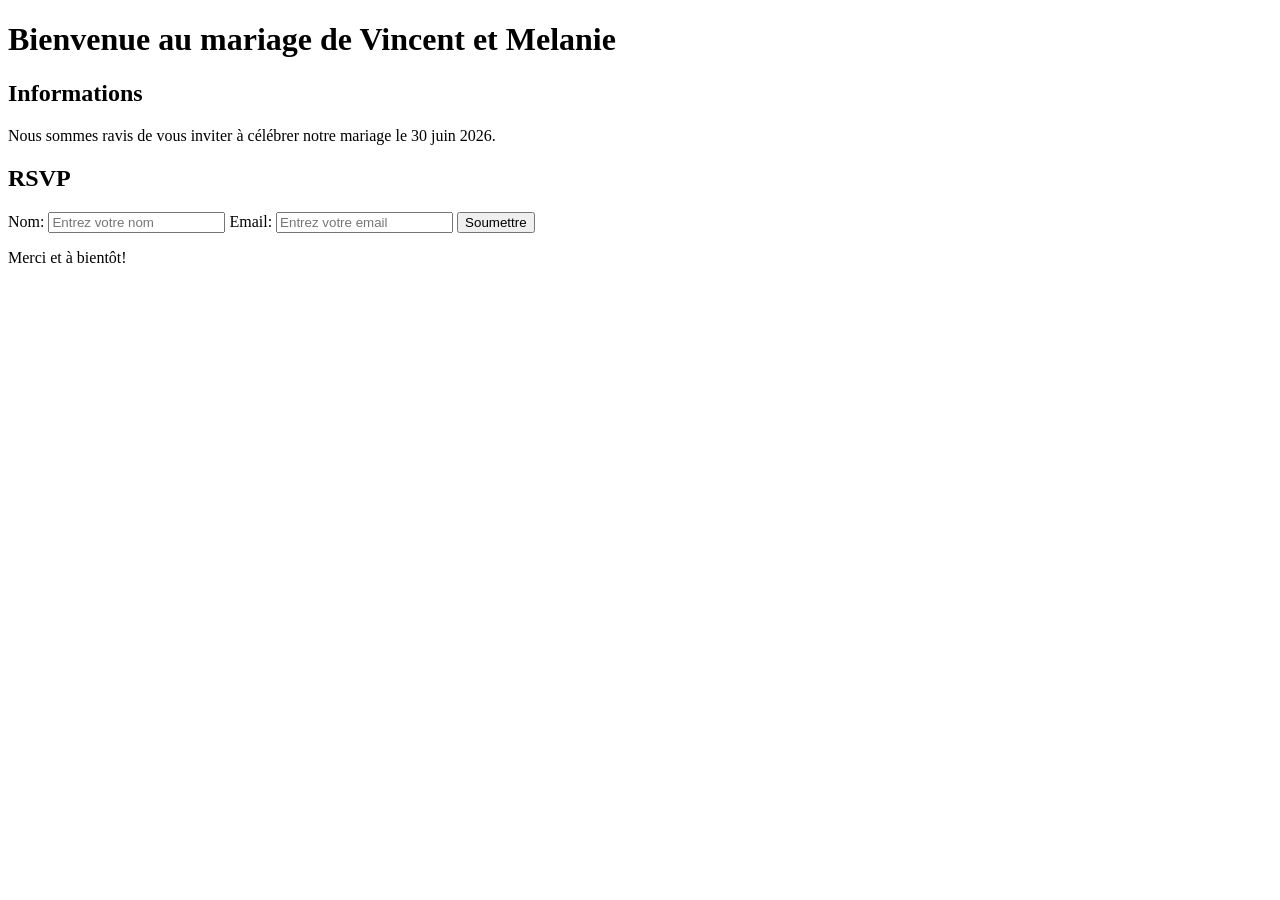
==== index.html @ d150af00 "Update index.html to French content" ====
<!DOCTYPE html>
<html lang="fr">
<head>
    <meta charset="UTF-8">
    <meta name="viewport" content="width=device-width, initial-scale=1.0">
    <title>Vincent et Melanie - Mariage</title>
</head>
<body>
    <header>
        <h1>Bienvenue au mariage de Vincent et Melanie</h1>
    </header>
    <main>
        <section>
            <h2>Informations</h2>
            <p>Nous sommes ravis de vous inviter à célébrer notre mariage le 30 juin 2026.</p>
        </section>
        <section>
            <h2>RSVP</h2>
            <form>
                <label for="name">Nom:</label>
                <input type="text" id="name" placeholder="Entrez votre nom" required>
                <label for="email">Email:</label>
                <input type="email" id="email" placeholder="Entrez votre email" required>
                <button type="submit">Soumettre</button>
            </form>
        </section>
    </main>
    <footer>
        <p>Merci et à bientôt!</p>
    </footer>
</body>
</html>
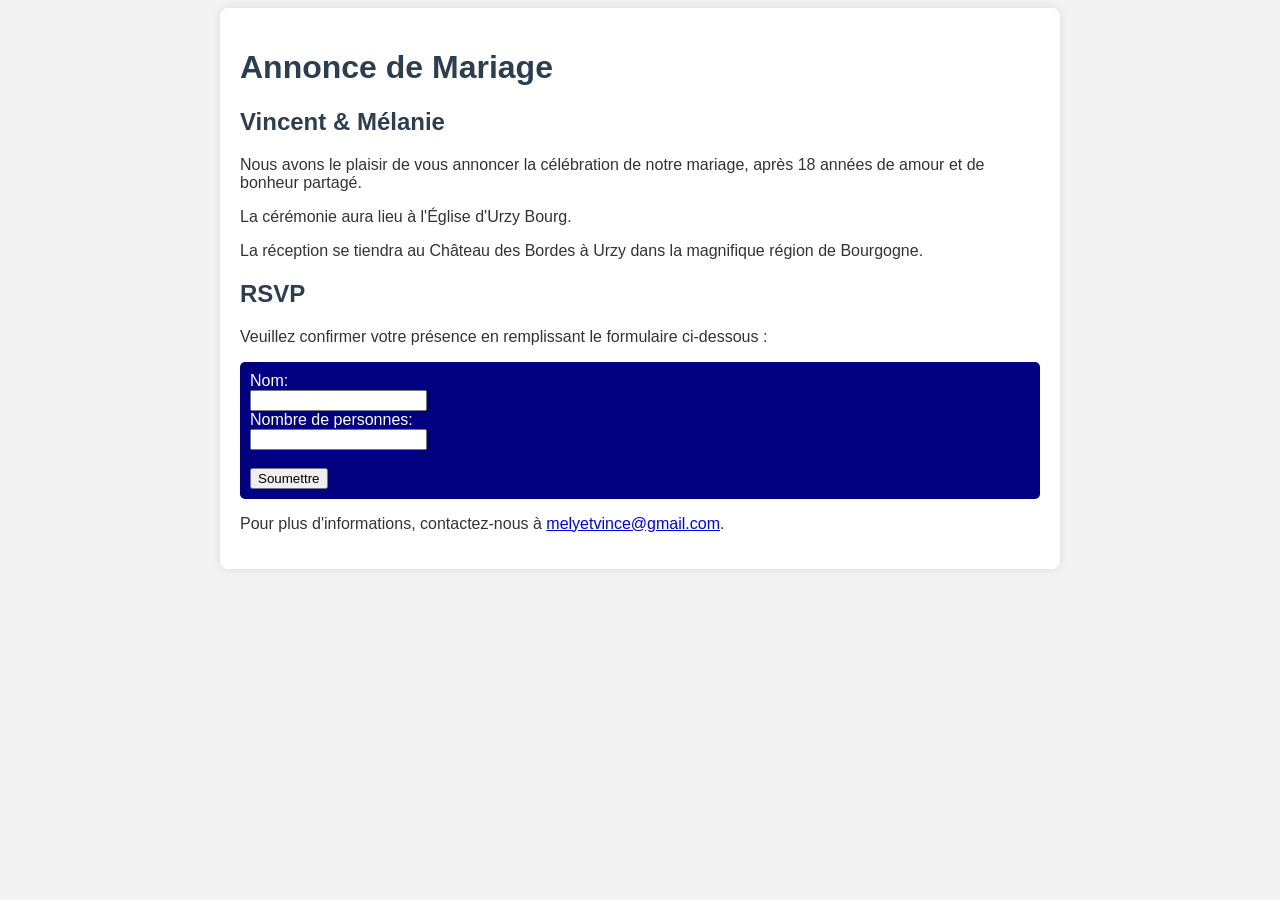
==== commit 3b2862e5: "Update index.html with wedding announcement content" ====
--- a/index.html
+++ b/index.html
@@ -3,30 +3,49 @@
 <head>
     <meta charset="UTF-8">
     <meta name="viewport" content="width=device-width, initial-scale=1.0">
-    <title>Vincent et Melanie - Mariage</title>
+    <title>Annonce de Mariage</title>
+    <style>
+        body {
+            font-family: Arial, sans-serif;
+            background-color: #f3f3f3;
+            color: #333;
+        }
+        .container {
+            max-width: 800px;
+            margin: auto;
+            background: white;
+            padding: 20px;
+            border-radius: 8px;
+            box-shadow: 0 0 10px rgba(0, 0, 0, 0.1);
+        }
+        h1, h2 {
+            color: #2c3e50;
+        }
+        .rsvp {
+            background-color: navy;
+            color: white;
+            padding: 10px;
+            border-radius: 5px;
+        }
+    </style>
 </head>
 <body>
-    <header>
-        <h1>Bienvenue au mariage de Vincent et Melanie</h1>
-    </header>
-    <main>
-        <section>
-            <h2>Informations</h2>
-            <p>Nous sommes ravis de vous inviter à célébrer notre mariage le 30 juin 2026.</p>
-        </section>
-        <section>
-            <h2>RSVP</h2>
-            <form>
-                <label for="name">Nom:</label>
-                <input type="text" id="name" placeholder="Entrez votre nom" required>
-                <label for="email">Email:</label>
-                <input type="email" id="email" placeholder="Entrez votre email" required>
-                <button type="submit">Soumettre</button>
-            </form>
-        </section>
-    </main>
-    <footer>
-        <p>Merci et à bientôt!</p>
-    </footer>
+    <div class="container">
+        <h1>Annonce de Mariage</h1>
+        <h2>Vincent & Mélanie</h2>
+        <p>Nous avons le plaisir de vous annoncer la célébration de notre mariage, après 18 années de amour et de bonheur partagé.</p>
+        <p>La cérémonie aura lieu à l'Église d'Urzy Bourg.</p>
+        <p>La réception se tiendra au Château des Bordes à Urzy dans la magnifique région de Bourgogne.</p>
+        <h2>RSVP</h2>
+        <p>Veuillez confirmer votre présence en remplissant le formulaire ci-dessous :</p>
+        <form class="rsvp">
+            <label for="name">Nom:</label><br>
+            <input type="text" id="name" name="name" required><br>
+            <label for="number">Nombre de personnes:</label><br>
+            <input type="number" id="number" name="number" min="1" required><br><br>
+            <input type="submit" value="Soumettre">
+        </form>
+        <p>Pour plus d'informations, contactez-nous à <a href="mailto:melyetvince@gmail.com">melyetvince@gmail.com</a>.</p>
+    </div>
 </body>
 </html>
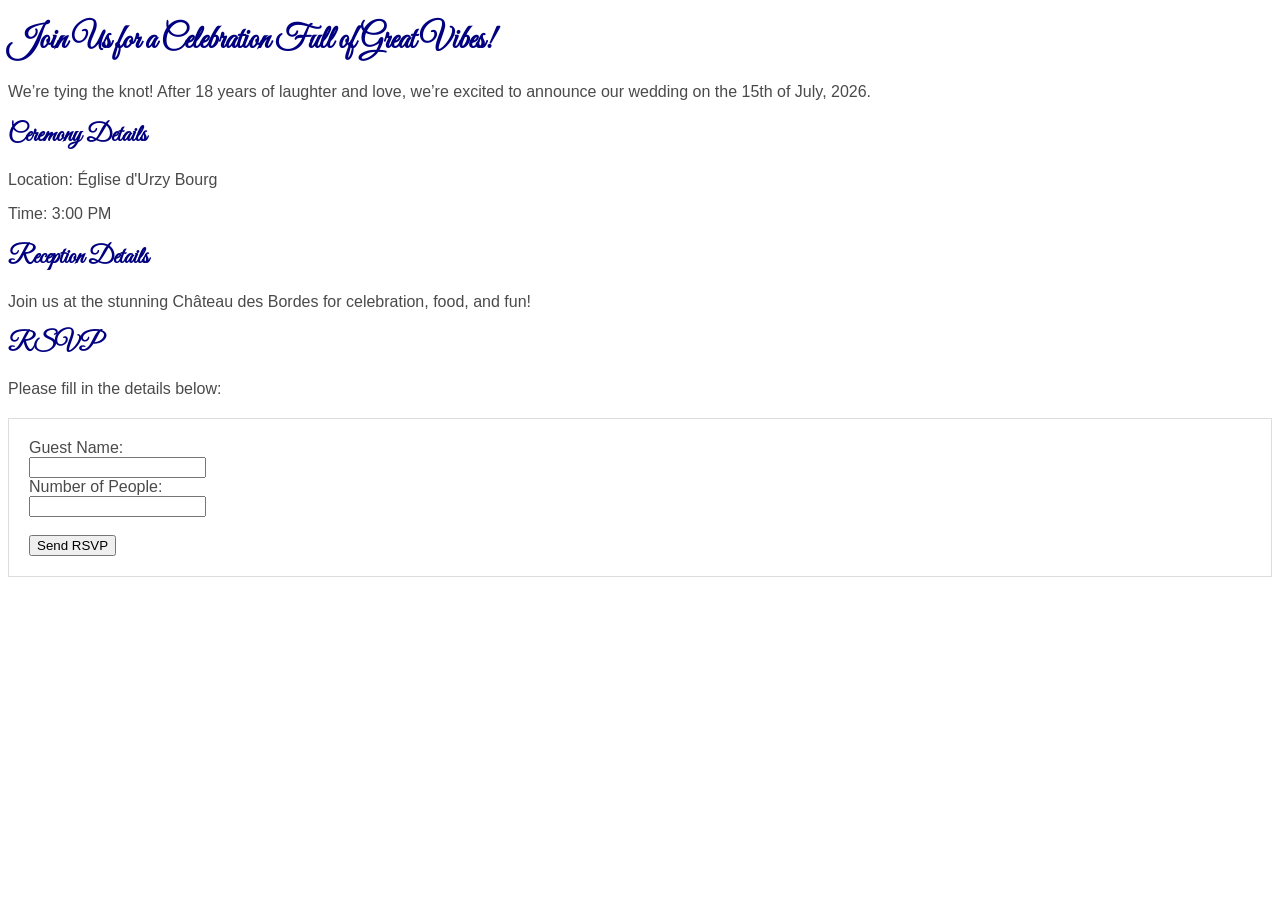
==== commit 25a69aa8: "Update index.html with wedding announcement content" ====
--- a/index.html
+++ b/index.html
@@ -1,51 +1,48 @@
 <!DOCTYPE html>
-<html lang="fr">
+<html lang="en">
 <head>
     <meta charset="UTF-8">
     <meta name="viewport" content="width=device-width, initial-scale=1.0">
-    <title>Annonce de Mariage</title>
+    <link href="https://fonts.googleapis.com/css2?family=Great+Vibes&display=swap" rel="stylesheet">
     <style>
         body {
             font-family: Arial, sans-serif;
-            background-color: #f3f3f3;
-            color: #333;
-        }
-        .container {
-            max-width: 800px;
-            margin: auto;
-            background: white;
-            padding: 20px;
-            border-radius: 8px;
-            box-shadow: 0 0 10px rgba(0, 0, 0, 0.1);
+            background-color: #fff;
+            color: #4A4A4A;
         }
         h1, h2 {
-            color: #2c3e50;
+            font-family: 'Great Vibes', cursive;
+            color: navy;
         }
-        .rsvp {
-            background-color: navy;
-            color: white;
-            padding: 10px;
-            border-radius: 5px;
+        .highlight {
+            color: terra-cotta;
+        }
+        .rsvp-form {
+            margin-top: 20px;
+            padding: 20px;
+            border: 1px solid #ddd;
         }
     </style>
+    <title>Wedding Announcement</title>
 </head>
 <body>
-    <div class="container">
-        <h1>Annonce de Mariage</h1>
-        <h2>Vincent & Mélanie</h2>
-        <p>Nous avons le plaisir de vous annoncer la célébration de notre mariage, après 18 années de amour et de bonheur partagé.</p>
-        <p>La cérémonie aura lieu à l'Église d'Urzy Bourg.</p>
-        <p>La réception se tiendra au Château des Bordes à Urzy dans la magnifique région de Bourgogne.</p>
-        <h2>RSVP</h2>
-        <p>Veuillez confirmer votre présence en remplissant le formulaire ci-dessous :</p>
-        <form class="rsvp">
-            <label for="name">Nom:</label><br>
-            <input type="text" id="name" name="name" required><br>
-            <label for="number">Nombre de personnes:</label><br>
-            <input type="number" id="number" name="number" min="1" required><br><br>
-            <input type="submit" value="Soumettre">
+    <h1>Join Us for a Celebration Full of Great Vibes!</h1>
+    <p>We’re tying the knot! After 18 years of laughter and love, we’re excited to announce our wedding on the 15th of July, 2026.</p>
+    <h2>Ceremony Details</h2>
+    <p>Location: Église d'Urzy Bourg</p>
+    <p>Time: 3:00 PM</p>
+    <h2>Reception Details</h2>
+    <p>Join us at the stunning Château des Bordes for celebration, food, and fun!</p>
+    <h2>RSVP</h2>
+    <p>Please fill in the details below:</p>
+    <div class="rsvp-form">
+        <form action="mailto:melyetvince@gmail.com" method="post" enctype="text/plain">
+            <label for="guestName">Guest Name:</label><br>
+            <input type="text" id="guestName" name="guestName" required><br>
+            <label for="numberOfPeople">Number of People:</label><br>
+            <input type="number" id="numberOfPeople" name="numberOfPeople" min="1" required><br><br>
+            <input type="submit" value="Send RSVP">
         </form>
-        <p>Pour plus d'informations, contactez-nous à <a href="mailto:melyetvince@gmail.com">melyetvince@gmail.com</a>.</p>
     </div>
 </body>
 </html>
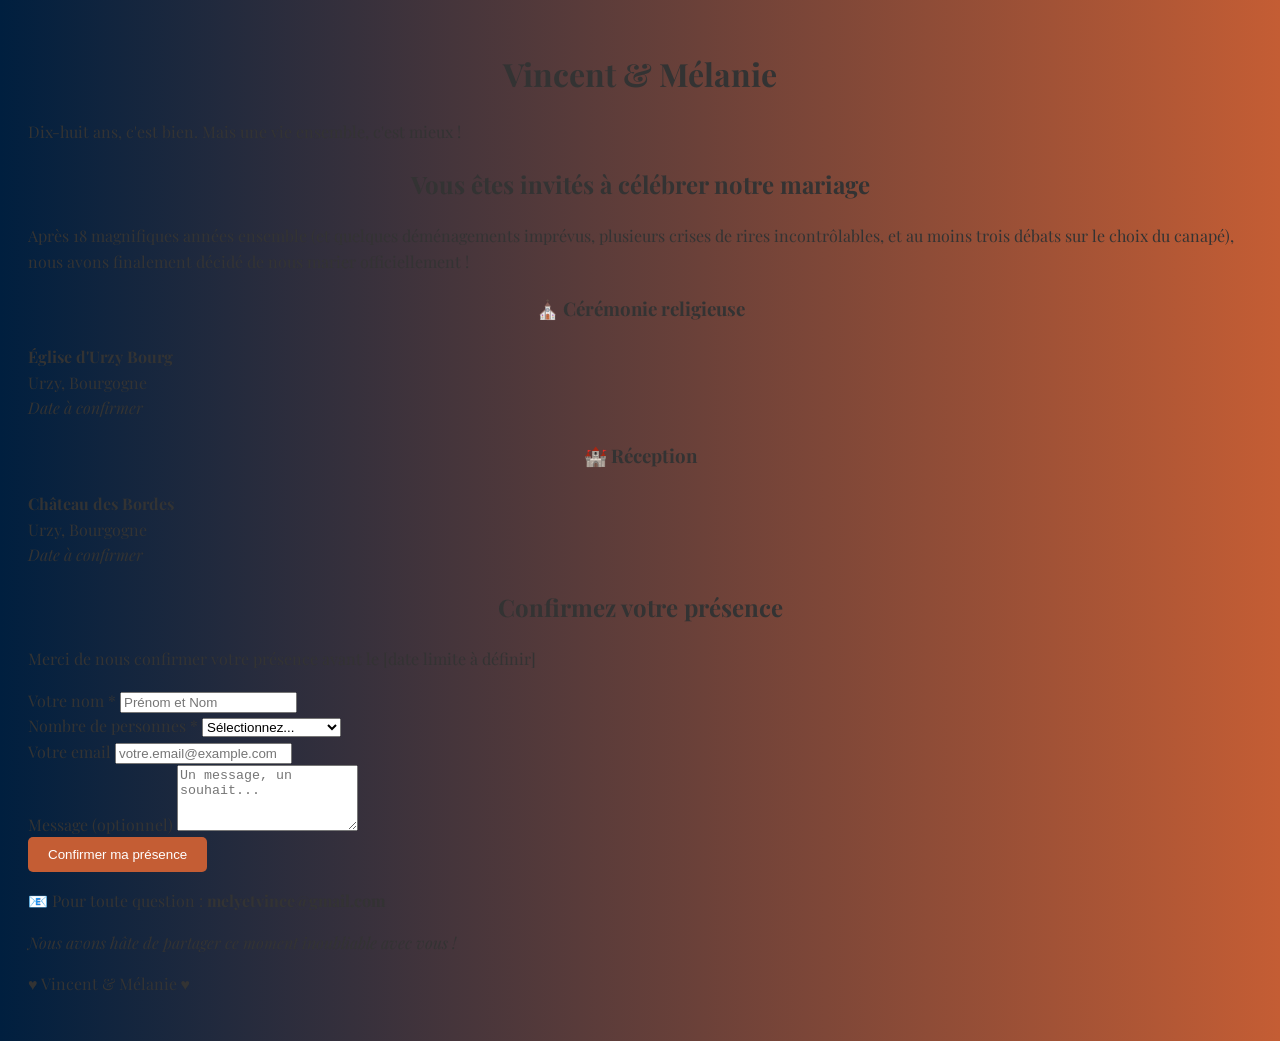
==== commit ecc298b6: "Revise index.html for French wedding announcement Updated the wedding announcement page to include F" ====
--- a/index.html
+++ b/index.html
@@ -1,48 +1,125 @@
 <!DOCTYPE html>
-<html lang="en">
+<html lang="fr">
 <head>
     <meta charset="UTF-8">
     <meta name="viewport" content="width=device-width, initial-scale=1.0">
-    <link href="https://fonts.googleapis.com/css2?family=Great+Vibes&display=swap" rel="stylesheet">
-    <style>
-        body {
-            font-family: Arial, sans-serif;
-            background-color: #fff;
-            color: #4A4A4A;
-        }
-        h1, h2 {
-            font-family: 'Great Vibes', cursive;
-            color: navy;
-        }
-        .highlight {
-            color: terra-cotta;
-        }
-        .rsvp-form {
-            margin-top: 20px;
-            padding: 20px;
-            border: 1px solid #ddd;
-        }
-    </style>
-    <title>Wedding Announcement</title>
+    <link href="https://fonts.googleapis.com/css2?family=Great+Vibes&family=Playfair+Display:wght@400;700&display=swap" rel="stylesheet">
+    <link rel="stylesheet" href="styles.css">
+    <title>Vincent & Mélanie - Faire-part de Mariage</title>
 </head>
 <body>
-    <h1>Join Us for a Celebration Full of Great Vibes!</h1>
-    <p>We’re tying the knot! After 18 years of laughter and love, we’re excited to announce our wedding on the 15th of July, 2026.</p>
-    <h2>Ceremony Details</h2>
-    <p>Location: Église d'Urzy Bourg</p>
-    <p>Time: 3:00 PM</p>
-    <h2>Reception Details</h2>
-    <p>Join us at the stunning Château des Bordes for celebration, food, and fun!</p>
-    <h2>RSVP</h2>
-    <p>Please fill in the details below:</p>
-    <div class="rsvp-form">
-        <form action="mailto:melyetvince@gmail.com" method="post" enctype="text/plain">
-            <label for="guestName">Guest Name:</label><br>
-            <input type="text" id="guestName" name="guestName" required><br>
-            <label for="numberOfPeople">Number of People:</label><br>
-            <input type="number" id="numberOfPeople" name="numberOfPeople" min="1" required><br><br>
-            <input type="submit" value="Send RSVP">
-        </form>
+    <div class="container">
+        <!-- En-tête -->
+        <header class="header">
+            <h1 class="main-title">Vincent & Mélanie</h1>
+            <p class="subtitle">Dix-huit ans, c'est bien. Mais une vie ensemble, c'est mieux !</p>
+        </header>
+
+        <!-- Section principale -->
+        <main class="main-content">
+            <!-- Invitation -->
+            <section class="invitation">
+                <h2 class="section-title">Vous êtes invités à célébrer notre mariage</h2>
+                <p class="invitation-text">
+                    Après 18 magnifiques années ensemble (et quelques déménagements imprévus, 
+                    plusieurs crises de rires incontrôlables, et au moins trois débats sur le choix 
+                    du canapé), nous avons finalement décidé de nous marier officiellement !
+                </p>
+            </section>
+
+            <!-- Détails de la cérémonie -->
+            <section class="details">
+                <div class="detail-block">
+                    <h3 class="detail-title">⛪ Cérémonie religieuse</h3>
+                    <p class="detail-content">
+                        <strong>Église d'Urzy Bourg</strong><br>
+                        Urzy, Bourgogne<br>
+                        <em>Date à confirmer</em>
+                    </p>
+                </div>
+
+                <div class="detail-block">
+                    <h3 class="detail-title">🏰 Réception</h3>
+                    <p class="detail-content">
+                        <strong>Château des Bordes</strong><br>
+                        Urzy, Bourgogne<br>
+                        <em>Date à confirmer</em>
+                    </p>
+                </div>
+            </section>
+
+            <!-- Formulaire RSVP -->
+            <section class="rsvp-section">
+                <h2 class="section-title">Confirmez votre présence</h2>
+                <p class="rsvp-text">
+                    Merci de nous confirmer votre présence avant le [date limite à définir]
+                </p>
+                
+                <form class="rsvp-form" action="mailto:melyetvince@gmail.com" method="post" enctype="text/plain">
+                    <div class="form-group">
+                        <label for="guest-name">Votre nom *</label>
+                        <input 
+                            type="text" 
+                            id="guest-name" 
+                            name="guest-name" 
+                            placeholder="Prénom et Nom" 
+                            required
+                        >
+                    </div>
+
+                    <div class="form-group">
+                        <label for="guest-count">Nombre de personnes *</label>
+                        <select id="guest-count" name="guest-count" required>
+                            <option value="">Sélectionnez...</option>
+                            <option value="1">1 personne</option>
+                            <option value="2">2 personnes</option>
+                            <option value="3">3 personnes</option>
+                            <option value="4">4 personnes</option>
+                            <option value="5">5 personnes</option>
+                            <option value="6">6 personnes et plus</option>
+                        </select>
+                    </div>
+
+                    <div class="form-group">
+                        <label for="guest-email">Votre email</label>
+                        <input 
+                            type="email" 
+                            id="guest-email" 
+                            name="guest-email" 
+                            placeholder="votre.email@example.com"
+                        >
+                    </div>
+
+                    <div class="form-group">
+                        <label for="guest-comment">Message (optionnel)</label>
+                        <textarea 
+                            id="guest-comment" 
+                            name="guest-comment" 
+                            placeholder="Un message, un souhait..."
+                            rows="4"
+                        ></textarea>
+                    </div>
+
+                    <button type="submit" class="submit-btn">Confirmer ma présence</button>
+                </form>
+
+                <p class="contact-info">
+                    📧 Pour toute question : <strong>melyetvince@gmail.com</strong>
+                </p>
+            </section>
+
+            <!-- Touche finale -->
+            <section class="closing">
+                <p class="closing-text">
+                    <em>Nous avons hâte de partager ce moment inoubliable avec vous !</em>
+                </p>
+            </section>
+        </main>
+
+        <!-- Pied de page -->
+        <footer class="footer">
+            <p>&hearts; Vincent & Mélanie &hearts;</p>
+        </footer>
     </div>
 </body>
-</html>+</html>
--- a/styles.css
+++ b/styles.css
@@ -0,0 +1,56 @@
+.container {
+    margin: 0 auto;
+    padding: 20px;
+    font-family: 'Playfair Display', serif;
+}
+
+body {
+    background: linear-gradient(to right, #001F3F, #C45D34);
+    color: #333;
+    line-height: 1.6;
+    font-family: 'Great Vibes', cursive;
+}
+
+h1, h2, h3 {
+    font-family: 'Playfair Display', serif;
+    text-align: center;
+    margin: 20px 0;
+}
+
+button {
+    background: #C45D34;
+    border: none;
+    border-radius: 5px;
+    color: white;
+    padding: 10px 20px;
+    cursor: pointer;
+    transition: background 0.3s;
+}
+
+button:hover {
+    background: #001F3F;
+}
+
+.form-control {
+    border: 2px solid #ccc;
+    border-radius: 5px;
+    padding: 10px;
+    width: 100%;
+}
+
+.form-control:focus {
+    border-color: #C45D34;
+    box-shadow: 0 0 5px #C45D34;
+}
+
+@media only screen and (max-width: 768px) {
+    body {
+        font-size: 14px;
+    }
+}
+
+@media only screen and (min-width: 769px) {
+    body {
+        font-size: 16px;
+    }
+}
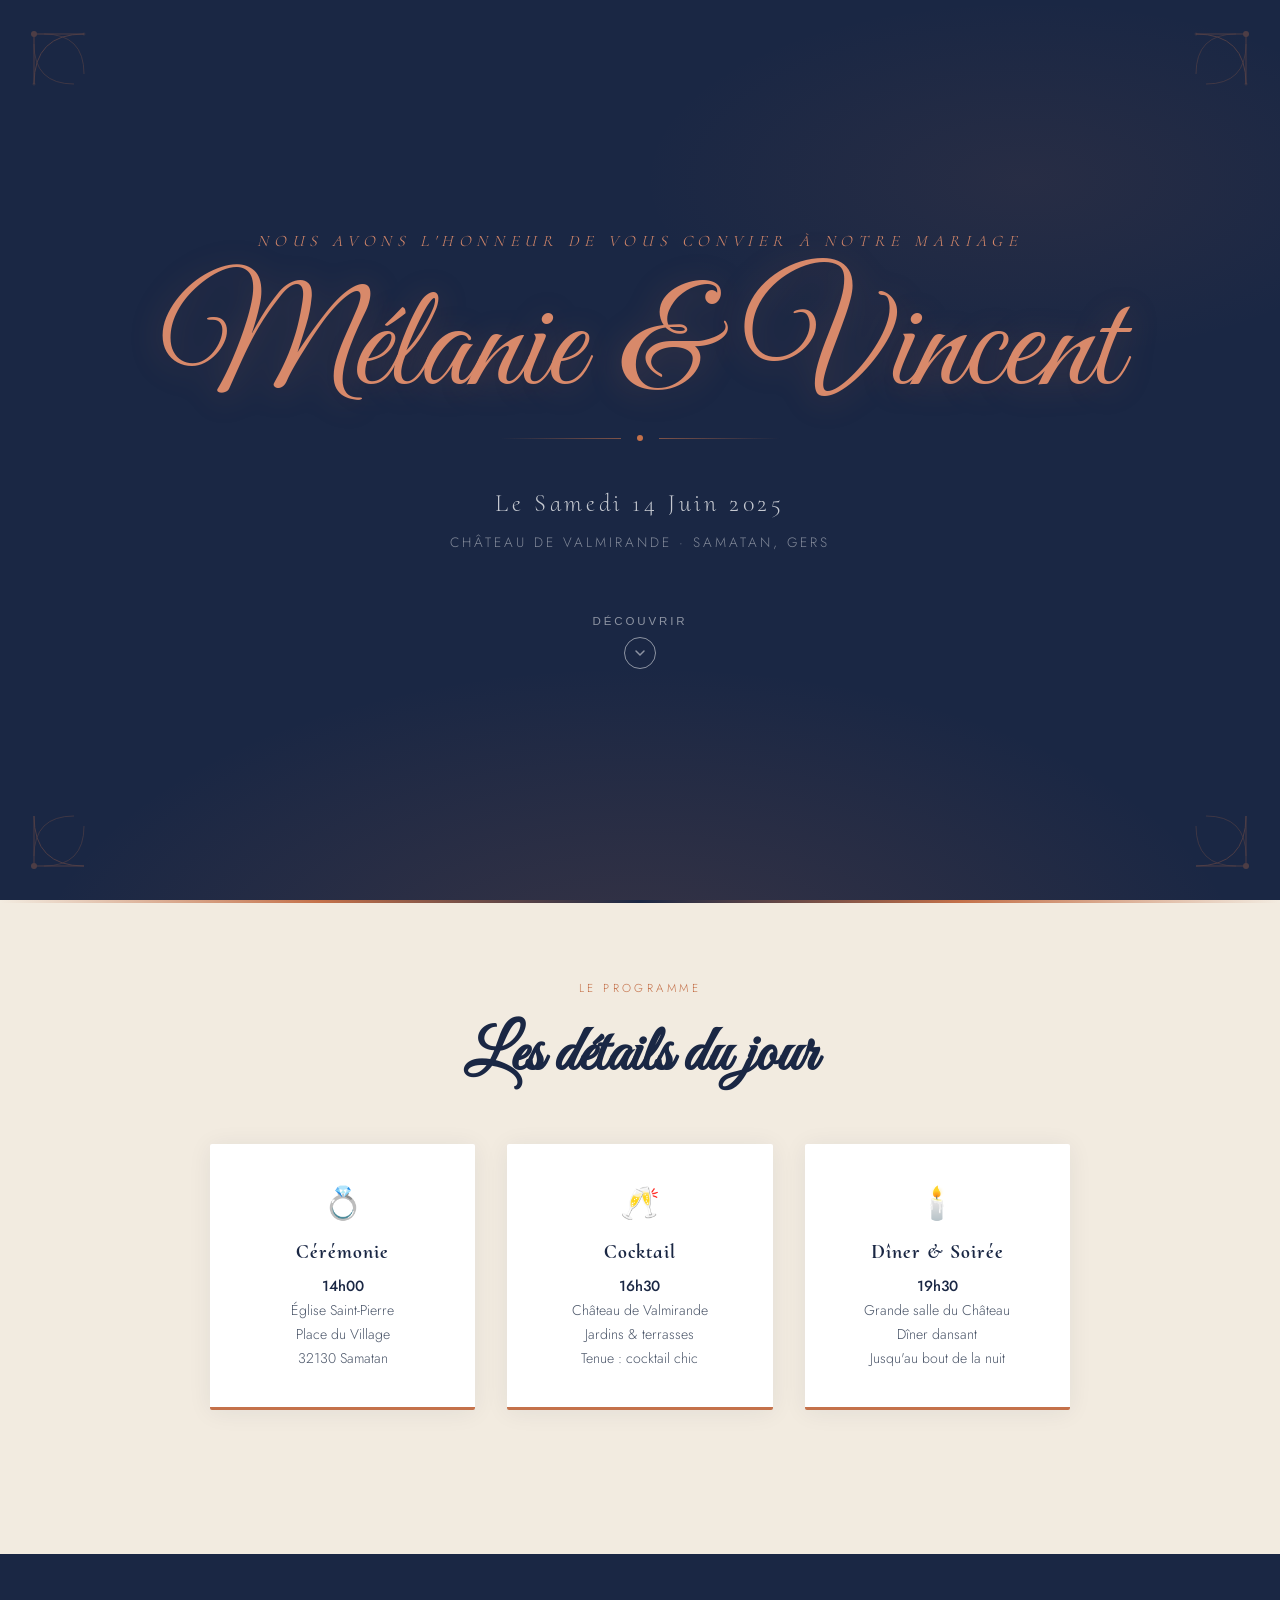
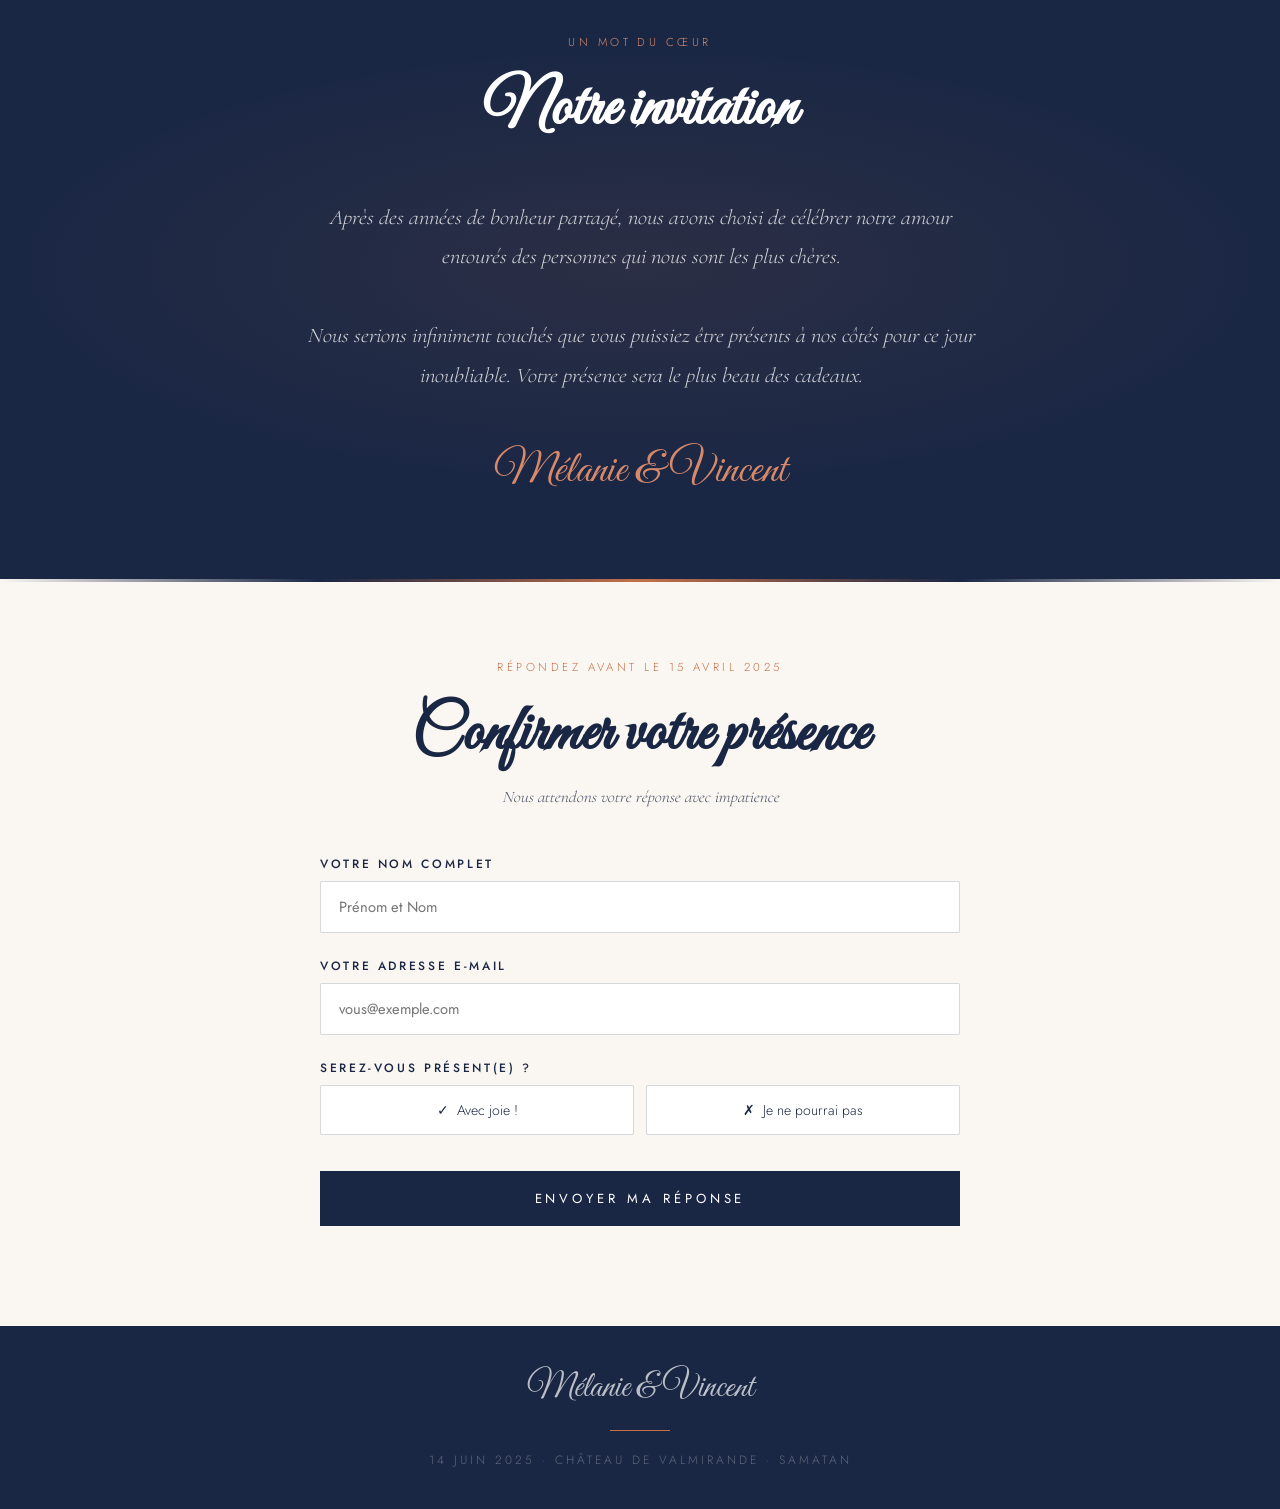
==== commit 8fdeecee: "Rename Index.html to index.html" ====
--- a/index.html
+++ b/index.html
@@ -1,125 +1,968 @@
-<!DOCTYPE html>
-<html lang="fr">
-<head>
-    <meta charset="UTF-8">
-    <meta name="viewport" content="width=device-width, initial-scale=1.0">
-    <link href="https://fonts.googleapis.com/css2?family=Great+Vibes&family=Playfair+Display:wght@400;700&display=swap" rel="stylesheet">
-    <link rel="stylesheet" href="styles.css">
-    <title>Vincent & Mélanie - Faire-part de Mariage</title>
-</head>
-<body>
-    <div class="container">
-        <!-- En-tête -->
-        <header class="header">
-            <h1 class="main-title">Vincent & Mélanie</h1>
-            <p class="subtitle">Dix-huit ans, c'est bien. Mais une vie ensemble, c'est mieux !</p>
-        </header>
-
-        <!-- Section principale -->
-        <main class="main-content">
-            <!-- Invitation -->
-            <section class="invitation">
-                <h2 class="section-title">Vous êtes invités à célébrer notre mariage</h2>
-                <p class="invitation-text">
-                    Après 18 magnifiques années ensemble (et quelques déménagements imprévus, 
-                    plusieurs crises de rires incontrôlables, et au moins trois débats sur le choix 
-                    du canapé), nous avons finalement décidé de nous marier officiellement !
-                </p>
-            </section>
-
-            <!-- Détails de la cérémonie -->
-            <section class="details">
-                <div class="detail-block">
-                    <h3 class="detail-title">⛪ Cérémonie religieuse</h3>
-                    <p class="detail-content">
-                        <strong>Église d'Urzy Bourg</strong><br>
-                        Urzy, Bourgogne<br>
-                        <em>Date à confirmer</em>
-                    </p>
-                </div>
-
-                <div class="detail-block">
-                    <h3 class="detail-title">🏰 Réception</h3>
-                    <p class="detail-content">
-                        <strong>Château des Bordes</strong><br>
-                        Urzy, Bourgogne<br>
-                        <em>Date à confirmer</em>
-                    </p>
-                </div>
-            </section>
-
-            <!-- Formulaire RSVP -->
-            <section class="rsvp-section">
-                <h2 class="section-title">Confirmez votre présence</h2>
-                <p class="rsvp-text">
-                    Merci de nous confirmer votre présence avant le [date limite à définir]
-                </p>
-                
-                <form class="rsvp-form" action="mailto:melyetvince@gmail.com" method="post" enctype="text/plain">
-                    <div class="form-group">
-                        <label for="guest-name">Votre nom *</label>
-                        <input 
-                            type="text" 
-                            id="guest-name" 
-                            name="guest-name" 
-                            placeholder="Prénom et Nom" 
-                            required
-                        >
-                    </div>
-
-                    <div class="form-group">
-                        <label for="guest-count">Nombre de personnes *</label>
-                        <select id="guest-count" name="guest-count" required>
-                            <option value="">Sélectionnez...</option>
-                            <option value="1">1 personne</option>
-                            <option value="2">2 personnes</option>
-                            <option value="3">3 personnes</option>
-                            <option value="4">4 personnes</option>
-                            <option value="5">5 personnes</option>
-                            <option value="6">6 personnes et plus</option>
-                        </select>
-                    </div>
-
-                    <div class="form-group">
-                        <label for="guest-email">Votre email</label>
-                        <input 
-                            type="email" 
-                            id="guest-email" 
-                            name="guest-email" 
-                            placeholder="votre.email@example.com"
-                        >
-                    </div>
-
-                    <div class="form-group">
-                        <label for="guest-comment">Message (optionnel)</label>
-                        <textarea 
-                            id="guest-comment" 
-                            name="guest-comment" 
-                            placeholder="Un message, un souhait..."
-                            rows="4"
-                        ></textarea>
-                    </div>
-
-                    <button type="submit" class="submit-btn">Confirmer ma présence</button>
-                </form>
-
-                <p class="contact-info">
-                    📧 Pour toute question : <strong>melyetvince@gmail.com</strong>
-                </p>
-            </section>
-
-            <!-- Touche finale -->
-            <section class="closing">
-                <p class="closing-text">
-                    <em>Nous avons hâte de partager ce moment inoubliable avec vous !</em>
-                </p>
-            </section>
-        </main>
-
-        <!-- Pied de page -->
-        <footer class="footer">
-            <p>&hearts; Vincent & Mélanie &hearts;</p>
-        </footer>
-    </div>
-</body>
-</html>
+<!DOCTYPE html>
+<html lang="fr">
+<head>
+<meta charset="UTF-8">
+<meta name="viewport" content="width=device-width, initial-scale=1.0">
+<title>Mélanie & Vincent — Mariage</title>
+<link rel="preconnect" href="https://fonts.googleapis.com">
+<link href="https://fonts.googleapis.com/css2?family=Cormorant+Upright:ital,wght@0,300;0,400;1,300;1,400&family=Great+Vibes&family=Jost:wght@300;400;500&display=swap" rel="stylesheet">
+<style>
+  :root {
+    --navy: #1a2744;
+    --navy-light: #243258;
+    --navy-mid: #2e3f6a;
+    --terra: #c4714a;
+    --terra-light: #d8896a;
+    --terra-pale: #f0d5c8;
+    --cream: #faf6f1;
+    --cream-dark: #f2ebe0;
+    --gold: #b8936a;
+    --text-dark: #1a2744;
+    --text-mid: #4a5568;
+  }
+
+  * { margin: 0; padding: 0; box-sizing: border-box; }
+
+  html { scroll-behavior: smooth; }
+
+  body {
+    background: var(--cream);
+    color: var(--text-dark);
+    font-family: 'Jost', sans-serif;
+    font-weight: 300;
+    overflow-x: hidden;
+  }
+
+  /* ===== HERO ===== */
+  .hero {
+    min-height: 100vh;
+    background: var(--navy);
+    display: flex;
+    flex-direction: column;
+    align-items: center;
+    justify-content: center;
+    position: relative;
+    overflow: hidden;
+    padding: 60px 20px;
+  }
+
+  .hero::before {
+    content: '';
+    position: absolute;
+    inset: 0;
+    background:
+      radial-gradient(ellipse 80% 60% at 50% 110%, rgba(196,113,74,0.18) 0%, transparent 60%),
+      radial-gradient(ellipse 60% 40% at 80% 20%, rgba(196,113,74,0.08) 0%, transparent 50%);
+  }
+
+  .hero-ornament {
+    position: absolute;
+    width: 100%;
+    height: 100%;
+    top: 0; left: 0;
+    pointer-events: none;
+  }
+
+  /* Decorative corners */
+  .corner {
+    position: absolute;
+    width: 120px;
+    height: 120px;
+    opacity: 0.3;
+  }
+  .corner svg { width: 100%; height: 100%; }
+  .corner-tl { top: 24px; left: 24px; }
+  .corner-tr { top: 24px; right: 24px; transform: scaleX(-1); }
+  .corner-bl { bottom: 24px; left: 24px; transform: scaleY(-1); }
+  .corner-br { bottom: 24px; right: 24px; transform: scale(-1); }
+
+  .hero-content {
+    position: relative;
+    z-index: 2;
+    text-align: center;
+    animation: fadeUp 1.2s ease both;
+  }
+
+  .pre-title {
+    font-family: 'Cormorant Upright', serif;
+    font-size: 1rem;
+    letter-spacing: 0.35em;
+    text-transform: uppercase;
+    color: var(--terra-light);
+    margin-bottom: 28px;
+    font-style: italic;
+  }
+
+  .names {
+    font-family: 'Great Vibes', cursive;
+    font-size: clamp(4.5rem, 12vw, 9rem);
+    color: #fff;
+    line-height: 1;
+    margin-bottom: 12px;
+    text-shadow: 0 4px 32px rgba(196,113,74,0.25);
+  }
+
+  .names span {
+    display: inline-block;
+    color: var(--terra-light);
+  }
+
+  .ampersand {
+    color: var(--terra);
+    margin: 0 12px;
+  }
+
+  .date-line {
+    font-family: 'Cormorant Upright', serif;
+    font-size: clamp(1.1rem, 2.5vw, 1.5rem);
+    color: rgba(255,255,255,0.75);
+    letter-spacing: 0.15em;
+    margin: 28px 0 14px;
+  }
+
+  .location-line {
+    font-family: 'Jost', sans-serif;
+    font-size: 0.85rem;
+    letter-spacing: 0.22em;
+    text-transform: uppercase;
+    color: rgba(255,255,255,0.45);
+    margin-bottom: 56px;
+  }
+
+  .divider {
+    display: flex;
+    align-items: center;
+    gap: 16px;
+    justify-content: center;
+    margin: 0 auto 48px;
+    width: 280px;
+  }
+  .divider-line {
+    flex: 1;
+    height: 1px;
+    background: linear-gradient(to right, transparent, rgba(196,113,74,0.6));
+  }
+  .divider-line:last-child {
+    background: linear-gradient(to left, transparent, rgba(196,113,74,0.6));
+  }
+  .divider-dot {
+    width: 6px; height: 6px;
+    border-radius: 50%;
+    background: var(--terra);
+  }
+
+  .scroll-cta {
+    display: inline-flex;
+    flex-direction: column;
+    align-items: center;
+    gap: 10px;
+    color: rgba(255,255,255,0.5);
+    font-size: 0.72rem;
+    letter-spacing: 0.25em;
+    text-transform: uppercase;
+    text-decoration: none;
+    transition: color 0.3s;
+    cursor: pointer;
+    border: none;
+    background: none;
+  }
+  .scroll-cta:hover { color: var(--terra-light); }
+  .scroll-arrow {
+    width: 32px; height: 32px;
+    border: 1px solid currentColor;
+    border-radius: 50%;
+    display: flex; align-items: center; justify-content: center;
+    animation: bounce 2s infinite;
+  }
+
+  /* ===== DETAILS SECTION ===== */
+  .details-section {
+    background: var(--cream-dark);
+    padding: 80px 20px;
+    text-align: center;
+    position: relative;
+    overflow: hidden;
+  }
+
+  .details-section::before {
+    content: '';
+    position: absolute;
+    top: 0; left: 0; right: 0;
+    height: 3px;
+    background: linear-gradient(to right, transparent, var(--terra), var(--navy), var(--terra), transparent);
+  }
+
+  .section-label {
+    font-family: 'Jost', sans-serif;
+    font-size: 0.72rem;
+    letter-spacing: 0.3em;
+    text-transform: uppercase;
+    color: var(--terra);
+    margin-bottom: 20px;
+  }
+
+  .section-title {
+    font-family: 'Great Vibes', cursive;
+    font-size: clamp(2.5rem, 6vw, 4rem);
+    color: var(--navy);
+    margin-bottom: 48px;
+  }
+
+  .details-grid {
+    display: grid;
+    grid-template-columns: repeat(auto-fit, minmax(220px, 1fr));
+    gap: 32px;
+    max-width: 860px;
+    margin: 0 auto 64px;
+  }
+
+  .detail-card {
+    background: #fff;
+    border-radius: 2px;
+    padding: 36px 28px;
+    border-bottom: 3px solid var(--terra);
+    box-shadow: 0 2px 24px rgba(26,39,68,0.07);
+    transition: transform 0.3s, box-shadow 0.3s;
+  }
+  .detail-card:hover {
+    transform: translateY(-4px);
+    box-shadow: 0 8px 40px rgba(26,39,68,0.12);
+  }
+
+  .detail-icon {
+    font-size: 2rem;
+    margin-bottom: 14px;
+  }
+
+  .detail-card-title {
+    font-family: 'Cormorant Upright', serif;
+    font-size: 1.25rem;
+    color: var(--navy);
+    letter-spacing: 0.05em;
+    margin-bottom: 10px;
+  }
+
+  .detail-card-text {
+    font-size: 0.88rem;
+    line-height: 1.7;
+    color: var(--text-mid);
+  }
+  .detail-card-text strong {
+    display: block;
+    color: var(--navy);
+    font-weight: 500;
+    font-size: 0.92rem;
+  }
+
+  /* ===== MESSAGE SECTION ===== */
+  .message-section {
+    background: var(--navy);
+    padding: 80px 20px;
+    text-align: center;
+    position: relative;
+    overflow: hidden;
+  }
+  .message-section::before {
+    content: '';
+    position: absolute;
+    inset: 0;
+    background: radial-gradient(ellipse 70% 50% at 50% 50%, rgba(196,113,74,0.1) 0%, transparent 70%);
+  }
+
+  .message-body {
+    position: relative;
+    z-index: 2;
+    max-width: 680px;
+    margin: 0 auto;
+  }
+
+  .message-section .section-label { color: var(--terra-light); }
+  .message-section .section-title { color: #fff; }
+
+  .message-text {
+    font-family: 'Cormorant Upright', serif;
+    font-size: clamp(1.05rem, 2.2vw, 1.3rem);
+    color: rgba(255,255,255,0.8);
+    line-height: 1.9;
+    font-style: italic;
+    margin-bottom: 48px;
+  }
+
+  .signature {
+    font-family: 'Great Vibes', cursive;
+    font-size: 2.8rem;
+    color: var(--terra-light);
+  }
+
+  /* ===== RSVP SECTION ===== */
+  .rsvp-section {
+    background: var(--cream);
+    padding: 80px 20px 100px;
+    position: relative;
+  }
+  .rsvp-section::before {
+    content: '';
+    position: absolute;
+    top: 0; left: 0; right: 0;
+    height: 3px;
+    background: linear-gradient(to right, transparent, var(--navy), var(--terra), var(--navy), transparent);
+  }
+
+  .rsvp-inner {
+    max-width: 640px;
+    margin: 0 auto;
+    text-align: center;
+  }
+
+  .rsvp-inner .section-title { color: var(--navy); margin-bottom: 12px; }
+
+  .rsvp-subtitle {
+    font-family: 'Cormorant Upright', serif;
+    font-size: 1rem;
+    color: var(--text-mid);
+    font-style: italic;
+    margin-bottom: 48px;
+  }
+
+  /* Form */
+  .form-group {
+    text-align: left;
+    margin-bottom: 24px;
+  }
+
+  .form-label {
+    display: block;
+    font-size: 0.75rem;
+    letter-spacing: 0.22em;
+    text-transform: uppercase;
+    color: var(--navy);
+    margin-bottom: 8px;
+    font-weight: 500;
+  }
+
+  .form-input, .form-select, .form-textarea {
+    width: 100%;
+    padding: 14px 18px;
+    border: 1.5px solid rgba(26,39,68,0.18);
+    border-radius: 2px;
+    background: #fff;
+    font-family: 'Jost', sans-serif;
+    font-size: 0.92rem;
+    color: var(--text-dark);
+    transition: border-color 0.25s, box-shadow 0.25s;
+    outline: none;
+    -webkit-appearance: none;
+  }
+
+  .form-input:focus, .form-select:focus, .form-textarea:focus {
+    border-color: var(--terra);
+    box-shadow: 0 0 0 3px rgba(196,113,74,0.12);
+  }
+
+  .form-select {
+    cursor: pointer;
+    background-image: url("data:image/svg+xml,%3Csvg xmlns='http://www.w3.org/2000/svg' width='14' height='8' viewBox='0 0 14 8'%3E%3Cpath d='M1 1l6 6 6-6' stroke='%231a2744' stroke-width='1.5' fill='none' stroke-linecap='round'/%3E%3C/svg%3E");
+    background-repeat: no-repeat;
+    background-position: right 16px center;
+    padding-right: 44px;
+  }
+
+  .form-textarea {
+    resize: vertical;
+    min-height: 100px;
+  }
+
+  /* Presence toggle */
+  .presence-toggle {
+    display: grid;
+    grid-template-columns: 1fr 1fr;
+    gap: 12px;
+  }
+
+  .toggle-option {
+    position: relative;
+  }
+
+  .toggle-option input {
+    position: absolute;
+    opacity: 0;
+    width: 0; height: 0;
+  }
+
+  .toggle-label {
+    display: flex;
+    align-items: center;
+    justify-content: center;
+    gap: 8px;
+    padding: 14px;
+    border: 1.5px solid rgba(26,39,68,0.18);
+    border-radius: 2px;
+    cursor: pointer;
+    font-size: 0.88rem;
+    transition: all 0.25s;
+    background: #fff;
+  }
+
+  .toggle-option input:checked + .toggle-label {
+    background: var(--navy);
+    border-color: var(--navy);
+    color: #fff;
+  }
+
+  .toggle-option.yes input:checked + .toggle-label {
+    background: var(--navy);
+    border-color: var(--navy);
+  }
+
+  .toggle-option.no input:checked + .toggle-label {
+    background: var(--terra);
+    border-color: var(--terra);
+    color: #fff;
+  }
+
+  .toggle-label:hover {
+    border-color: var(--navy);
+    background: rgba(26,39,68,0.04);
+  }
+
+  /* Guests counter */
+  .guests-counter {
+    display: flex;
+    align-items: center;
+    gap: 0;
+    border: 1.5px solid rgba(26,39,68,0.18);
+    border-radius: 2px;
+    overflow: hidden;
+    background: #fff;
+  }
+
+  .counter-btn {
+    width: 48px;
+    height: 48px;
+    border: none;
+    background: none;
+    font-size: 1.3rem;
+    cursor: pointer;
+    color: var(--navy);
+    transition: background 0.2s, color 0.2s;
+    display: flex; align-items: center; justify-content: center;
+  }
+  .counter-btn:hover { background: var(--navy); color: #fff; }
+
+  .counter-value {
+    flex: 1;
+    text-align: center;
+    font-size: 1.1rem;
+    font-family: 'Cormorant Upright', serif;
+    color: var(--navy);
+    border: none;
+    border-left: 1.5px solid rgba(26,39,68,0.12);
+    border-right: 1.5px solid rgba(26,39,68,0.12);
+    padding: 0 10px;
+    height: 48px;
+    background: #fff;
+    outline: none;
+    pointer-events: none;
+  }
+
+  /* Guests details */
+  #guests-details {
+    display: none;
+    animation: fadeUp 0.4s ease both;
+  }
+  #guests-details.visible { display: block; }
+
+  /* Dietary */
+  .checkbox-group {
+    display: flex;
+    flex-wrap: wrap;
+    gap: 10px;
+  }
+
+  .checkbox-option {
+    position: relative;
+  }
+  .checkbox-option input {
+    position: absolute;
+    opacity: 0;
+    width: 0; height: 0;
+  }
+  .checkbox-label {
+    display: inline-block;
+    padding: 8px 16px;
+    border: 1.5px solid rgba(26,39,68,0.18);
+    border-radius: 30px;
+    font-size: 0.82rem;
+    cursor: pointer;
+    transition: all 0.2s;
+    background: #fff;
+  }
+  .checkbox-option input:checked + .checkbox-label {
+    background: var(--terra-pale);
+    border-color: var(--terra);
+    color: var(--navy);
+  }
+
+  /* Submit */
+  .submit-btn {
+    width: 100%;
+    padding: 18px;
+    background: var(--navy);
+    color: #fff;
+    border: none;
+    font-family: 'Jost', sans-serif;
+    font-size: 0.82rem;
+    letter-spacing: 0.3em;
+    text-transform: uppercase;
+    cursor: pointer;
+    margin-top: 12px;
+    transition: background 0.3s, transform 0.2s;
+    position: relative;
+    overflow: hidden;
+  }
+  .submit-btn::after {
+    content: '';
+    position: absolute;
+    inset: 0;
+    background: linear-gradient(to right, transparent, rgba(255,255,255,0.08), transparent);
+    transform: translateX(-100%);
+    transition: transform 0.5s;
+  }
+  .submit-btn:hover { background: var(--terra); }
+  .submit-btn:hover::after { transform: translateX(100%); }
+  .submit-btn:active { transform: scale(0.99); }
+
+  /* Success */
+  .success-message {
+    display: none;
+    text-align: center;
+    padding: 60px 20px;
+    animation: fadeUp 0.6s ease both;
+  }
+  .success-message.visible { display: block; }
+  .success-icon { font-size: 3rem; margin-bottom: 24px; }
+  .success-title {
+    font-family: 'Great Vibes', cursive;
+    font-size: 3rem;
+    color: var(--navy);
+    margin-bottom: 16px;
+  }
+  .success-text {
+    font-family: 'Cormorant Upright', serif;
+    font-style: italic;
+    font-size: 1.1rem;
+    color: var(--text-mid);
+    line-height: 1.7;
+  }
+
+  /* Absence message */
+  #absence-block {
+    display: none;
+    animation: fadeUp 0.4s ease both;
+  }
+  #absence-block.visible { display: block; }
+
+  /* ===== FOOTER ===== */
+  footer {
+    background: var(--navy);
+    padding: 40px 20px;
+    text-align: center;
+  }
+
+  .footer-names {
+    font-family: 'Great Vibes', cursive;
+    font-size: 2.2rem;
+    color: rgba(255,255,255,0.7);
+    margin-bottom: 10px;
+  }
+
+  .footer-date {
+    font-size: 0.75rem;
+    letter-spacing: 0.25em;
+    text-transform: uppercase;
+    color: rgba(255,255,255,0.3);
+  }
+
+  .footer-line {
+    width: 60px;
+    height: 1px;
+    background: var(--terra);
+    margin: 20px auto;
+  }
+
+  /* ===== ANIMATIONS ===== */
+  @keyframes fadeUp {
+    from { opacity: 0; transform: translateY(28px); }
+    to { opacity: 1; transform: translateY(0); }
+  }
+
+  @keyframes bounce {
+    0%, 100% { transform: translateY(0); }
+    50% { transform: translateY(6px); }
+  }
+
+  /* ===== RESPONSIVE ===== */
+  @media (max-width: 540px) {
+    .corner { width: 70px; height: 70px; }
+    .names { font-size: 4rem; }
+    .details-grid { grid-template-columns: 1fr; }
+  }
+
+  /* Fade-in on scroll */
+  .fade-in {
+    opacity: 0;
+    transform: translateY(24px);
+    transition: opacity 0.7s ease, transform 0.7s ease;
+  }
+  .fade-in.visible-anim {
+    opacity: 1;
+    transform: translateY(0);
+  }
+</style>
+</head>
+<body>
+
+<!-- ===== HERO ===== -->
+<section class="hero" id="top">
+
+  <!-- Decorative corners -->
+  <div class="corner corner-tl">
+    <svg viewBox="0 0 120 120" fill="none" xmlns="http://www.w3.org/2000/svg">
+      <path d="M10 10 L10 60 Q10 10 60 10 Z" stroke="#c4714a" stroke-width="1" fill="none"/>
+      <path d="M20 10 Q60 10 60 50" stroke="#c4714a" stroke-width="0.7" fill="none"/>
+      <path d="M10 20 Q10 60 50 60" stroke="#c4714a" stroke-width="0.7" fill="none"/>
+      <circle cx="10" cy="10" r="3" fill="#c4714a"/>
+      <circle cx="60" cy="10" r="1.5" fill="#c4714a" opacity="0.5"/>
+      <circle cx="10" cy="60" r="1.5" fill="#c4714a" opacity="0.5"/>
+      <path d="M30 10 L10 10 L10 30" stroke="#c4714a" stroke-width="0.5" fill="none" opacity="0.4"/>
+    </svg>
+  </div>
+  <div class="corner corner-tr">
+    <svg viewBox="0 0 120 120" fill="none" xmlns="http://www.w3.org/2000/svg">
+      <path d="M10 10 L10 60 Q10 10 60 10 Z" stroke="#c4714a" stroke-width="1" fill="none"/>
+      <path d="M20 10 Q60 10 60 50" stroke="#c4714a" stroke-width="0.7" fill="none"/>
+      <path d="M10 20 Q10 60 50 60" stroke="#c4714a" stroke-width="0.7" fill="none"/>
+      <circle cx="10" cy="10" r="3" fill="#c4714a"/>
+      <circle cx="60" cy="10" r="1.5" fill="#c4714a" opacity="0.5"/>
+      <circle cx="10" cy="60" r="1.5" fill="#c4714a" opacity="0.5"/>
+    </svg>
+  </div>
+  <div class="corner corner-bl">
+    <svg viewBox="0 0 120 120" fill="none" xmlns="http://www.w3.org/2000/svg">
+      <path d="M10 10 L10 60 Q10 10 60 10 Z" stroke="#c4714a" stroke-width="1" fill="none"/>
+      <path d="M20 10 Q60 10 60 50" stroke="#c4714a" stroke-width="0.7" fill="none"/>
+      <path d="M10 20 Q10 60 50 60" stroke="#c4714a" stroke-width="0.7" fill="none"/>
+      <circle cx="10" cy="10" r="3" fill="#c4714a"/>
+    </svg>
+  </div>
+  <div class="corner corner-br">
+    <svg viewBox="0 0 120 120" fill="none" xmlns="http://www.w3.org/2000/svg">
+      <path d="M10 10 L10 60 Q10 10 60 10 Z" stroke="#c4714a" stroke-width="1" fill="none"/>
+      <path d="M20 10 Q60 10 60 50" stroke="#c4714a" stroke-width="0.7" fill="none"/>
+      <path d="M10 20 Q10 60 50 60" stroke="#c4714a" stroke-width="0.7" fill="none"/>
+      <circle cx="10" cy="10" r="3" fill="#c4714a"/>
+    </svg>
+  </div>
+
+  <div class="hero-content">
+    <p class="pre-title">Nous avons l'honneur de vous convier à notre mariage</p>
+
+    <div class="names">
+      <span>Mélanie</span>
+      <span class="ampersand">&amp;</span>
+      <span>Vincent</span>
+    </div>
+
+    <div class="divider">
+      <div class="divider-line"></div>
+      <div class="divider-dot"></div>
+      <div class="divider-line"></div>
+    </div>
+
+    <p class="date-line">Le Samedi 14 Juin 2025</p>
+    <p class="location-line">Château de Valmirande · Samatan, Gers</p>
+
+    <button class="scroll-cta" onclick="document.getElementById('details').scrollIntoView({behavior:'smooth'})">
+      <span>Découvrir</span>
+      <div class="scroll-arrow">
+        <svg width="12" height="12" viewBox="0 0 12 12" fill="none"><path d="M2 4l4 4 4-4" stroke="currentColor" stroke-width="1.5" stroke-linecap="round"/></svg>
+      </div>
+    </button>
+  </div>
+</section>
+
+<!-- ===== DETAILS ===== -->
+<section class="details-section" id="details">
+  <p class="section-label fade-in">Le Programme</p>
+  <h2 class="section-title fade-in">Les détails du jour</h2>
+
+  <div class="details-grid">
+    <div class="detail-card fade-in">
+      <div class="detail-icon">💍</div>
+      <h3 class="detail-card-title">Cérémonie</h3>
+      <p class="detail-card-text">
+        <strong>14h00</strong>
+        Église Saint-Pierre<br>
+        Place du Village<br>
+        32130 Samatan
+      </p>
+    </div>
+    <div class="detail-card fade-in">
+      <div class="detail-icon">🥂</div>
+      <h3 class="detail-card-title">Cocktail</h3>
+      <p class="detail-card-text">
+        <strong>16h30</strong>
+        Château de Valmirande<br>
+        Jardins & terrasses<br>
+        Tenue : cocktail chic
+      </p>
+    </div>
+    <div class="detail-card fade-in">
+      <div class="detail-icon">🕯️</div>
+      <h3 class="detail-card-title">Dîner & Soirée</h3>
+      <p class="detail-card-text">
+        <strong>19h30</strong>
+        Grande salle du Château<br>
+        Dîner dansant<br>
+        Jusqu'au bout de la nuit
+      </p>
+    </div>
+  </div>
+</section>
+
+<!-- ===== MESSAGE ===== -->
+<section class="message-section">
+  <div class="message-body fade-in">
+    <p class="section-label">Un mot du cœur</p>
+    <h2 class="section-title">Notre invitation</h2>
+
+    <p class="message-text">
+      Après des années de bonheur partagé, nous avons choisi de célébrer notre amour entourés des personnes qui nous sont les plus chères.<br><br>
+      Nous serions infiniment touchés que vous puissiez être présents à nos côtés pour ce jour inoubliable. Votre présence sera le plus beau des cadeaux.
+    </p>
+
+    <p class="signature">Mélanie &amp; Vincent</p>
+  </div>
+</section>
+
+<!-- ===== RSVP ===== -->
+<section class="rsvp-section" id="rsvp">
+  <div class="rsvp-inner">
+    <p class="section-label fade-in">Répondez avant le 15 Avril 2025</p>
+    <h2 class="section-title fade-in">Confirmer votre présence</h2>
+    <p class="rsvp-subtitle fade-in">Nous attendons votre réponse avec impatience</p>
+
+    <!-- FORM -->
+    <div id="rsvp-form" class="fade-in">
+
+      <!-- Prénom / Nom -->
+      <div class="form-group">
+        <label class="form-label" for="fullname">Votre nom complet</label>
+        <input class="form-input" type="text" id="fullname" placeholder="Prénom et Nom" required>
+      </div>
+
+      <!-- Email -->
+      <div class="form-group">
+        <label class="form-label" for="email">Votre adresse e-mail</label>
+        <input class="form-input" type="email" id="email" placeholder="vous@exemple.com">
+      </div>
+
+      <!-- Présence -->
+      <div class="form-group">
+        <label class="form-label">Serez-vous présent(e) ?</label>
+        <div class="presence-toggle">
+          <div class="toggle-option yes">
+            <input type="radio" name="presence" id="pres-yes" value="yes" onchange="handlePresence(this)">
+            <label class="toggle-label" for="pres-yes">
+              <span>✓</span> Avec joie !
+            </label>
+          </div>
+          <div class="toggle-option no">
+            <input type="radio" name="presence" id="pres-no" value="no" onchange="handlePresence(this)">
+            <label class="toggle-label" for="pres-no">
+              <span>✗</span> Je ne pourrai pas
+            </label>
+          </div>
+        </div>
+      </div>
+
+      <!-- Si présent -->
+      <div id="presence-block">
+
+        <!-- Nombre de personnes -->
+        <div class="form-group">
+          <label class="form-label">Nombre de personnes (vous inclus)</label>
+          <div class="guests-counter">
+            <button type="button" class="counter-btn" onclick="changeCount(-1)">−</button>
+            <div class="counter-value" id="counter-display">1</div>
+            <button type="button" class="counter-btn" onclick="changeCount(1)">+</button>
+          </div>
+        </div>
+
+        <!-- Détails invités supplémentaires -->
+        <div id="guests-details">
+          <div class="form-group">
+            <label class="form-label">Noms des personnes vous accompagnant</label>
+            <textarea class="form-textarea" id="guest-names" placeholder="Ex : Marie Dupont, Jean Dupont…" style="min-height:80px;"></textarea>
+          </div>
+        </div>
+
+        <!-- Participe aux festivités -->
+        <div class="form-group">
+          <label class="form-label">Vous souhaitez participer à</label>
+          <div class="checkbox-group">
+            <div class="checkbox-option">
+              <input type="checkbox" id="cer" checked>
+              <label class="checkbox-label" for="cer">🕍 Cérémonie</label>
+            </div>
+            <div class="checkbox-option">
+              <input type="checkbox" id="coc" checked>
+              <label class="checkbox-label" for="coc">🥂 Cocktail</label>
+            </div>
+            <div class="checkbox-option">
+              <input type="checkbox" id="din" checked>
+              <label class="checkbox-label" for="din">🍽️ Dîner & Soirée</label>
+            </div>
+          </div>
+        </div>
+
+        <!-- Régime alimentaire -->
+        <div class="form-group">
+          <label class="form-label">Régime alimentaire</label>
+          <div class="checkbox-group">
+            <div class="checkbox-option">
+              <input type="checkbox" id="veg">
+              <label class="checkbox-label" for="veg">🥗 Végétarien</label>
+            </div>
+            <div class="checkbox-option">
+              <input type="checkbox" id="vegan">
+              <label class="checkbox-label" for="vegan">🌱 Vegan</label>
+            </div>
+            <div class="checkbox-option">
+              <input type="checkbox" id="gf">
+              <label class="checkbox-label" for="gf">🌾 Sans gluten</label>
+            </div>
+            <div class="checkbox-option">
+              <input type="checkbox" id="allerg">
+              <label class="checkbox-label" for="allerg">⚠️ Allergie(s)</label>
+            </div>
+          </div>
+        </div>
+
+        <!-- Message -->
+        <div class="form-group">
+          <label class="form-label">Un message pour les mariés (optionnel)</label>
+          <textarea class="form-textarea" id="message" placeholder="Partagez vos mots doux…"></textarea>
+        </div>
+
+      </div>
+
+      <!-- Si absent -->
+      <div id="absence-block">
+        <div class="form-group">
+          <label class="form-label">Un mot pour les mariés</label>
+          <textarea class="form-textarea" id="absence-message" placeholder="Partagez vos voeux et vos pensées…"></textarea>
+        </div>
+      </div>
+
+      <button class="submit-btn" onclick="submitForm()">
+        Envoyer ma réponse
+      </button>
+    </div>
+
+    <!-- SUCCESS -->
+    <div class="success-message" id="success-msg">
+      <div class="success-icon">💌</div>
+      <h3 class="success-title" id="success-title">Merci !</h3>
+      <p class="success-text" id="success-text">Nous avons bien reçu votre réponse.<br>Nous vous attendons avec impatience !</p>
+    </div>
+  </div>
+</section>
+
+<!-- ===== FOOTER ===== -->
+<footer>
+  <p class="footer-names">Mélanie &amp; Vincent</p>
+  <div class="footer-line"></div>
+  <p class="footer-date">14 Juin 2025 · Château de Valmirande · Samatan</p>
+</footer>
+
+<script>
+  // Presence toggle
+  let guestCount = 1;
+
+  function handlePresence(radio) {
+    const presBlock = document.getElementById('presence-block');
+    const absBlock = document.getElementById('absence-block');
+
+    if (radio.value === 'yes') {
+      presBlock.style.display = 'block';
+      absBlock.classList.remove('visible');
+    } else {
+      presBlock.style.display = 'none';
+      absBlock.classList.add('visible');
+    }
+  }
+
+  // Counter
+  function changeCount(delta) {
+    guestCount = Math.max(1, Math.min(10, guestCount + delta));
+    document.getElementById('counter-display').textContent = guestCount;
+
+    const detailsEl = document.getElementById('guests-details');
+    if (guestCount > 1) {
+      detailsEl.classList.add('visible');
+    } else {
+      detailsEl.classList.remove('visible');
+    }
+  }
+
+  // Submit
+  function submitForm() {
+    const name = document.getElementById('fullname').value.trim();
+    const presence = document.querySelector('input[name="presence"]:checked');
+
+    if (!name) {
+      document.getElementById('fullname').focus();
+      document.getElementById('fullname').style.borderColor = '#c0392b';
+      setTimeout(() => document.getElementById('fullname').style.borderColor = '', 2000);
+      return;
+    }
+
+    if (!presence) {
+      alert('Merci d\'indiquer si vous serez présent(e).');
+      return;
+    }
+
+    const isPresent = presence.value === 'yes';
+
+    document.getElementById('rsvp-form').style.display = 'none';
+    const successEl = document.getElementById('success-msg');
+    successEl.classList.add('visible');
+
+    const firstName = name.split(' ')[0];
+
+    if (isPresent) {
+      document.getElementById('success-title').textContent = `À bientôt, ${firstName} !`;
+      document.getElementById('success-text').innerHTML = `Nous sommes ravis de vous compter parmi nous.<br>Nous avons hâte de célébrer avec vous !<br><br><em style="font-family:'Cormorant Upright',serif;color:#c4714a;">Mélanie &amp; Vincent</em>`;
+    } else {
+      document.getElementById('success-title').textContent = `Merci, ${firstName}`;
+      document.getElementById('success-text').innerHTML = `Nous sommes touchés de votre réponse.<br>Vous serez dans nos pensées en ce beau jour.<br><br><em style="font-family:'Cormorant Upright',serif;color:#c4714a;">Mélanie &amp; Vincent</em>`;
+    }
+  }
+
+  // Scroll animations
+  const observer = new IntersectionObserver((entries) => {
+    entries.forEach(e => {
+      if (e.isIntersecting) {
+        e.target.classList.add('visible-anim');
+      }
+    });
+  }, { threshold: 0.12 });
+
+  document.querySelectorAll('.fade-in').forEach(el => observer.observe(el));
+
+  // Init presence block hidden
+  document.getElementById('presence-block').style.display = 'none';
+</script>
+</body>
+</html>
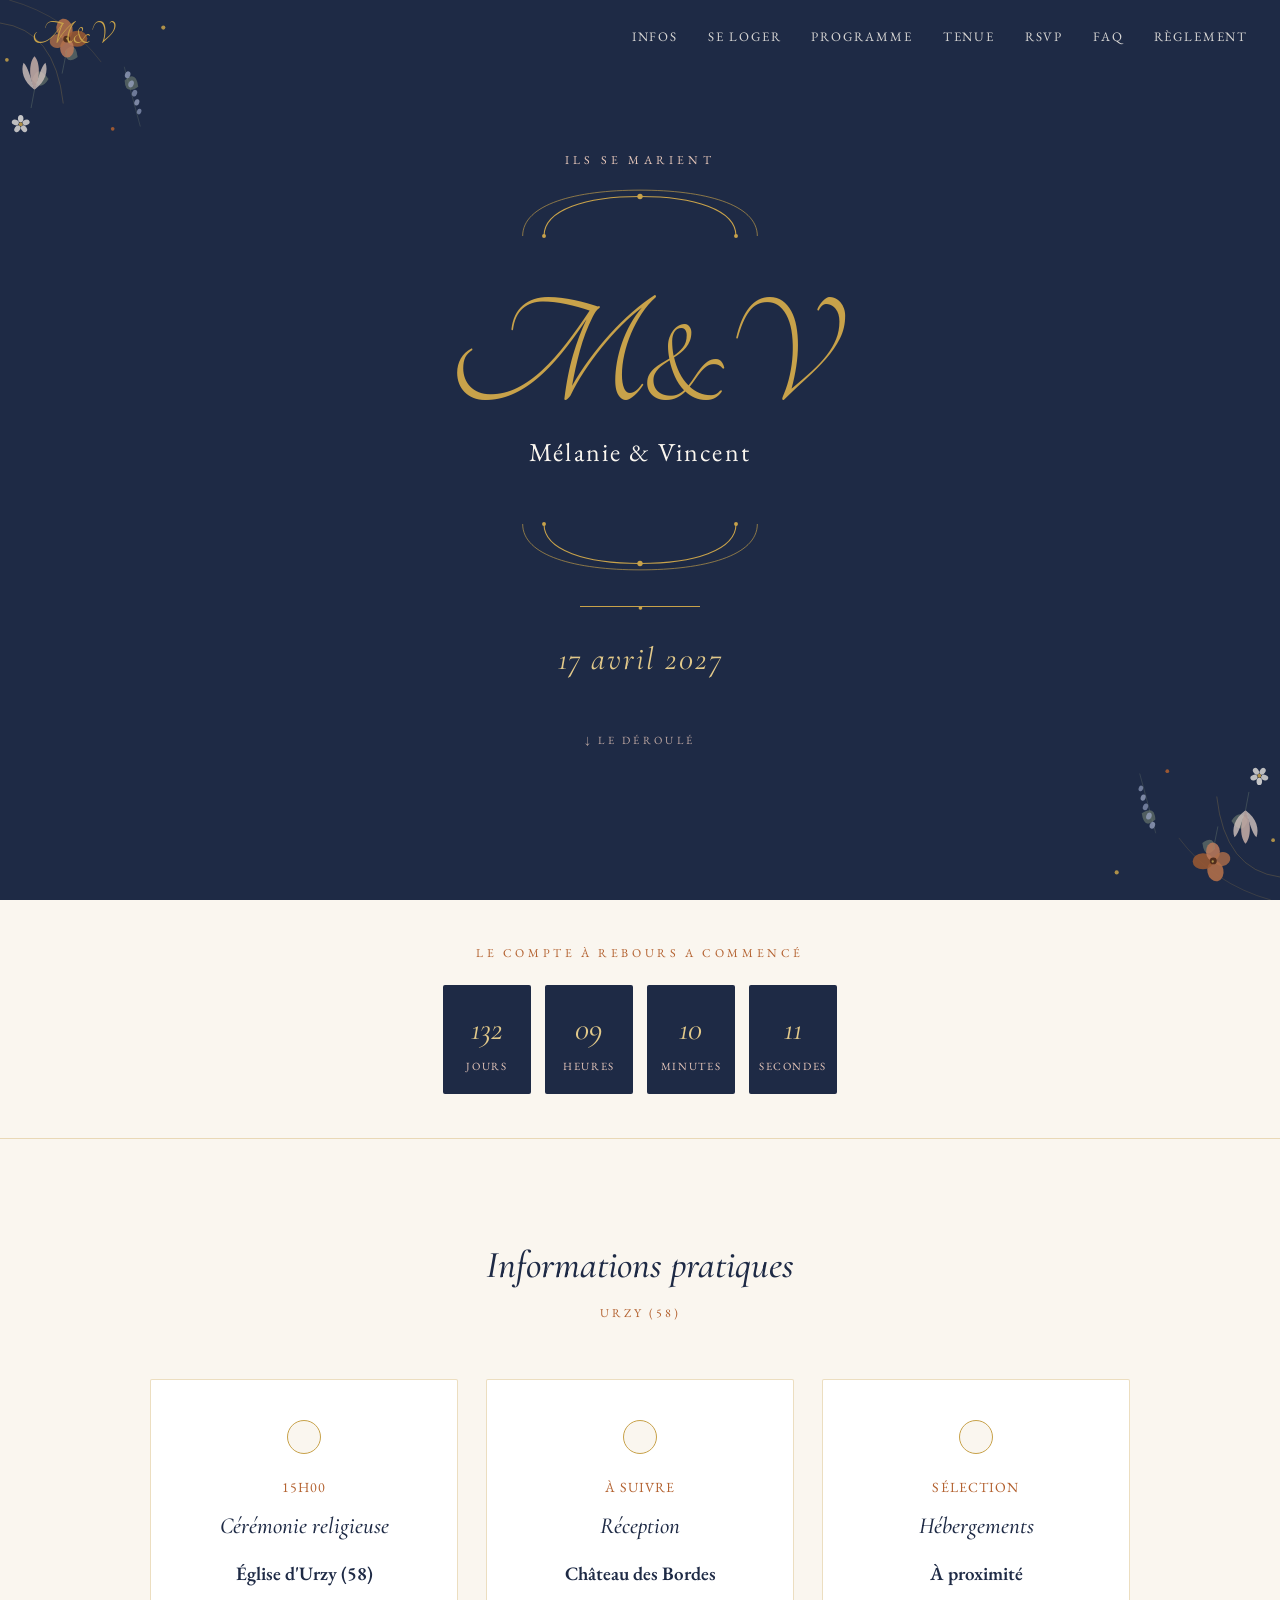
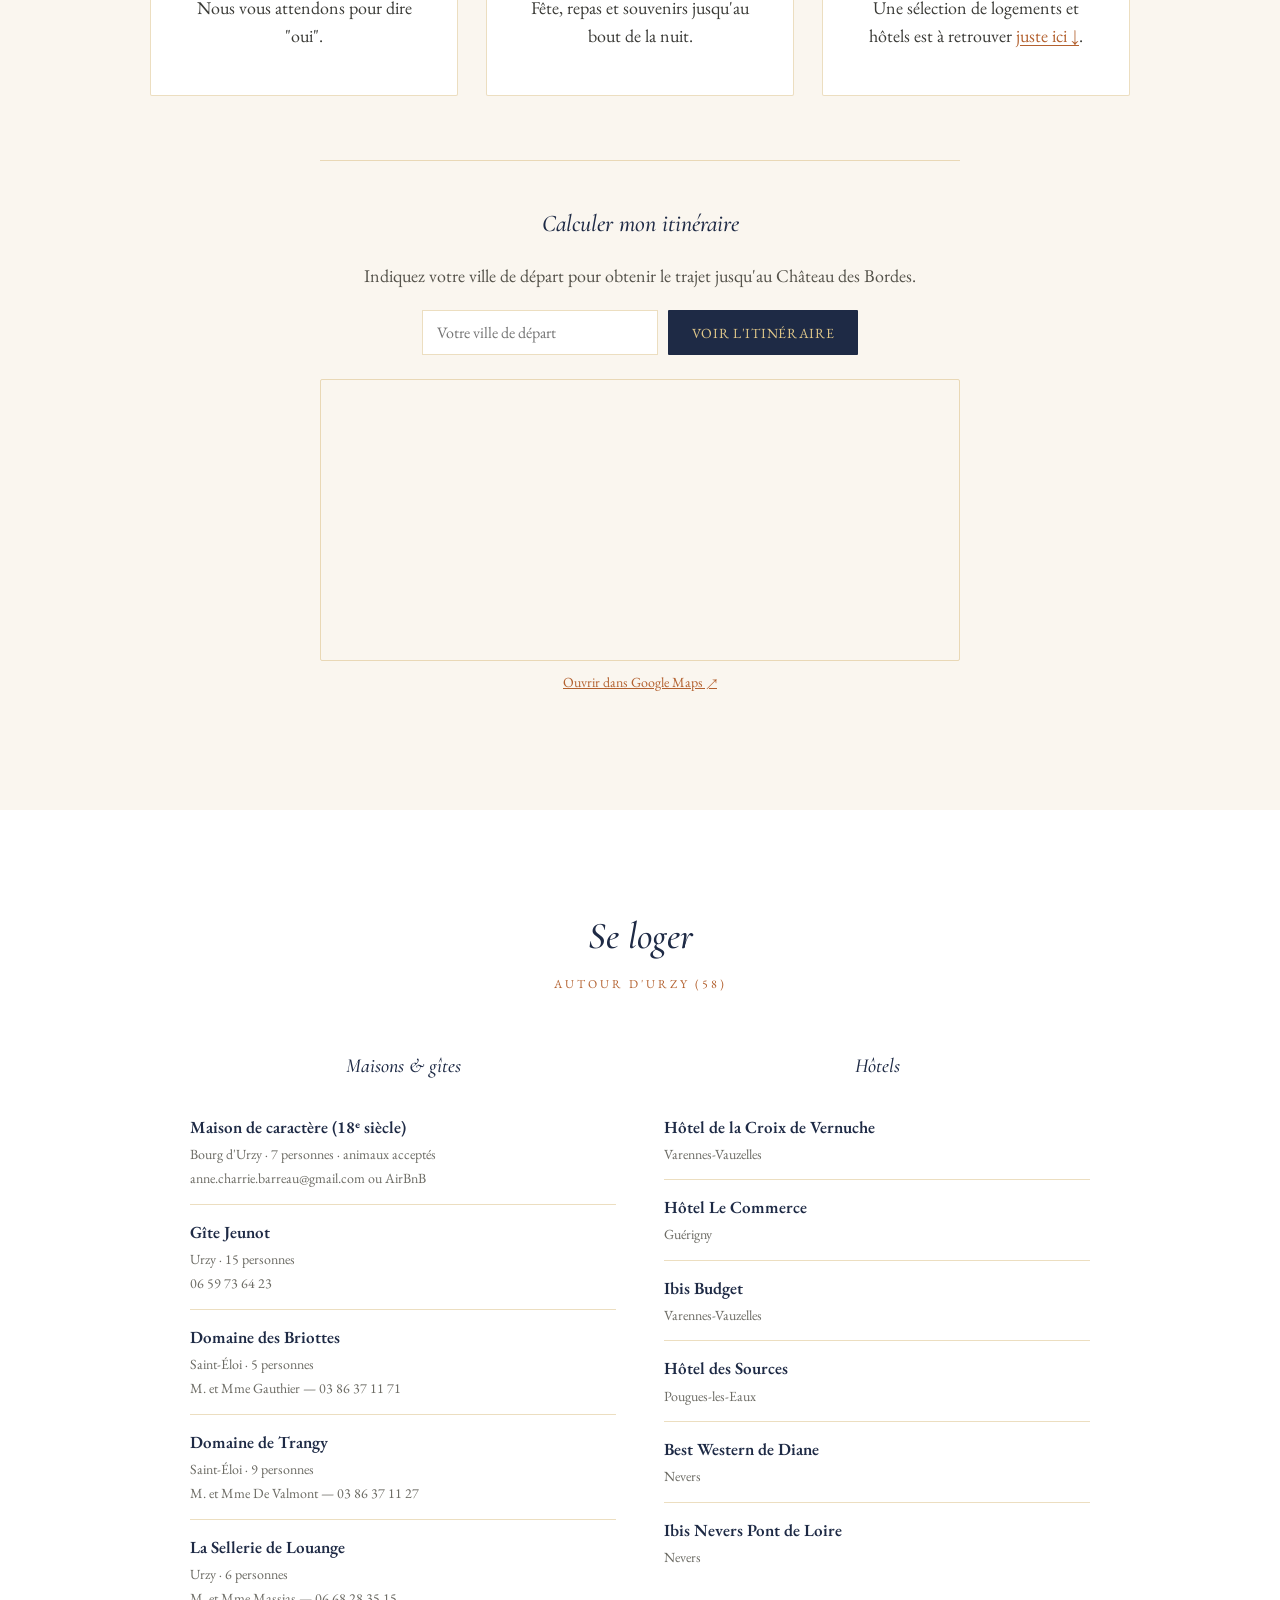
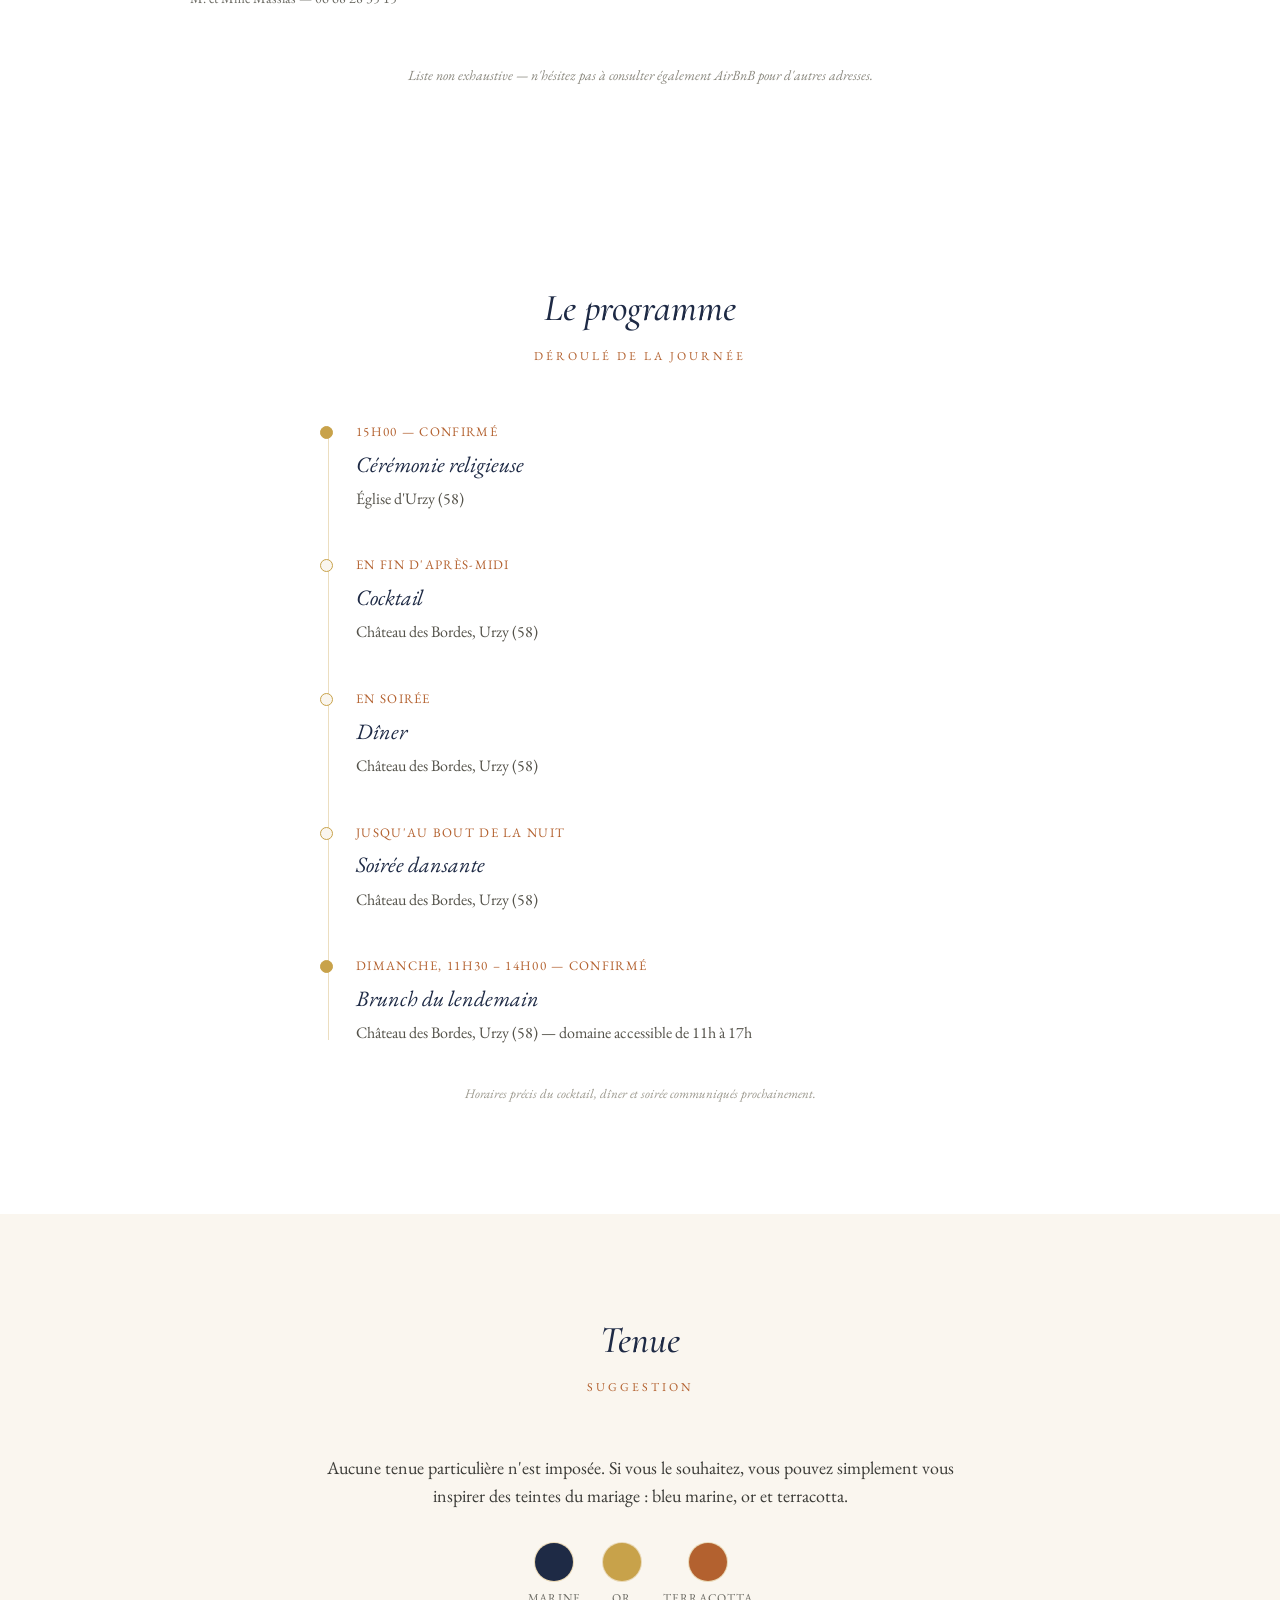
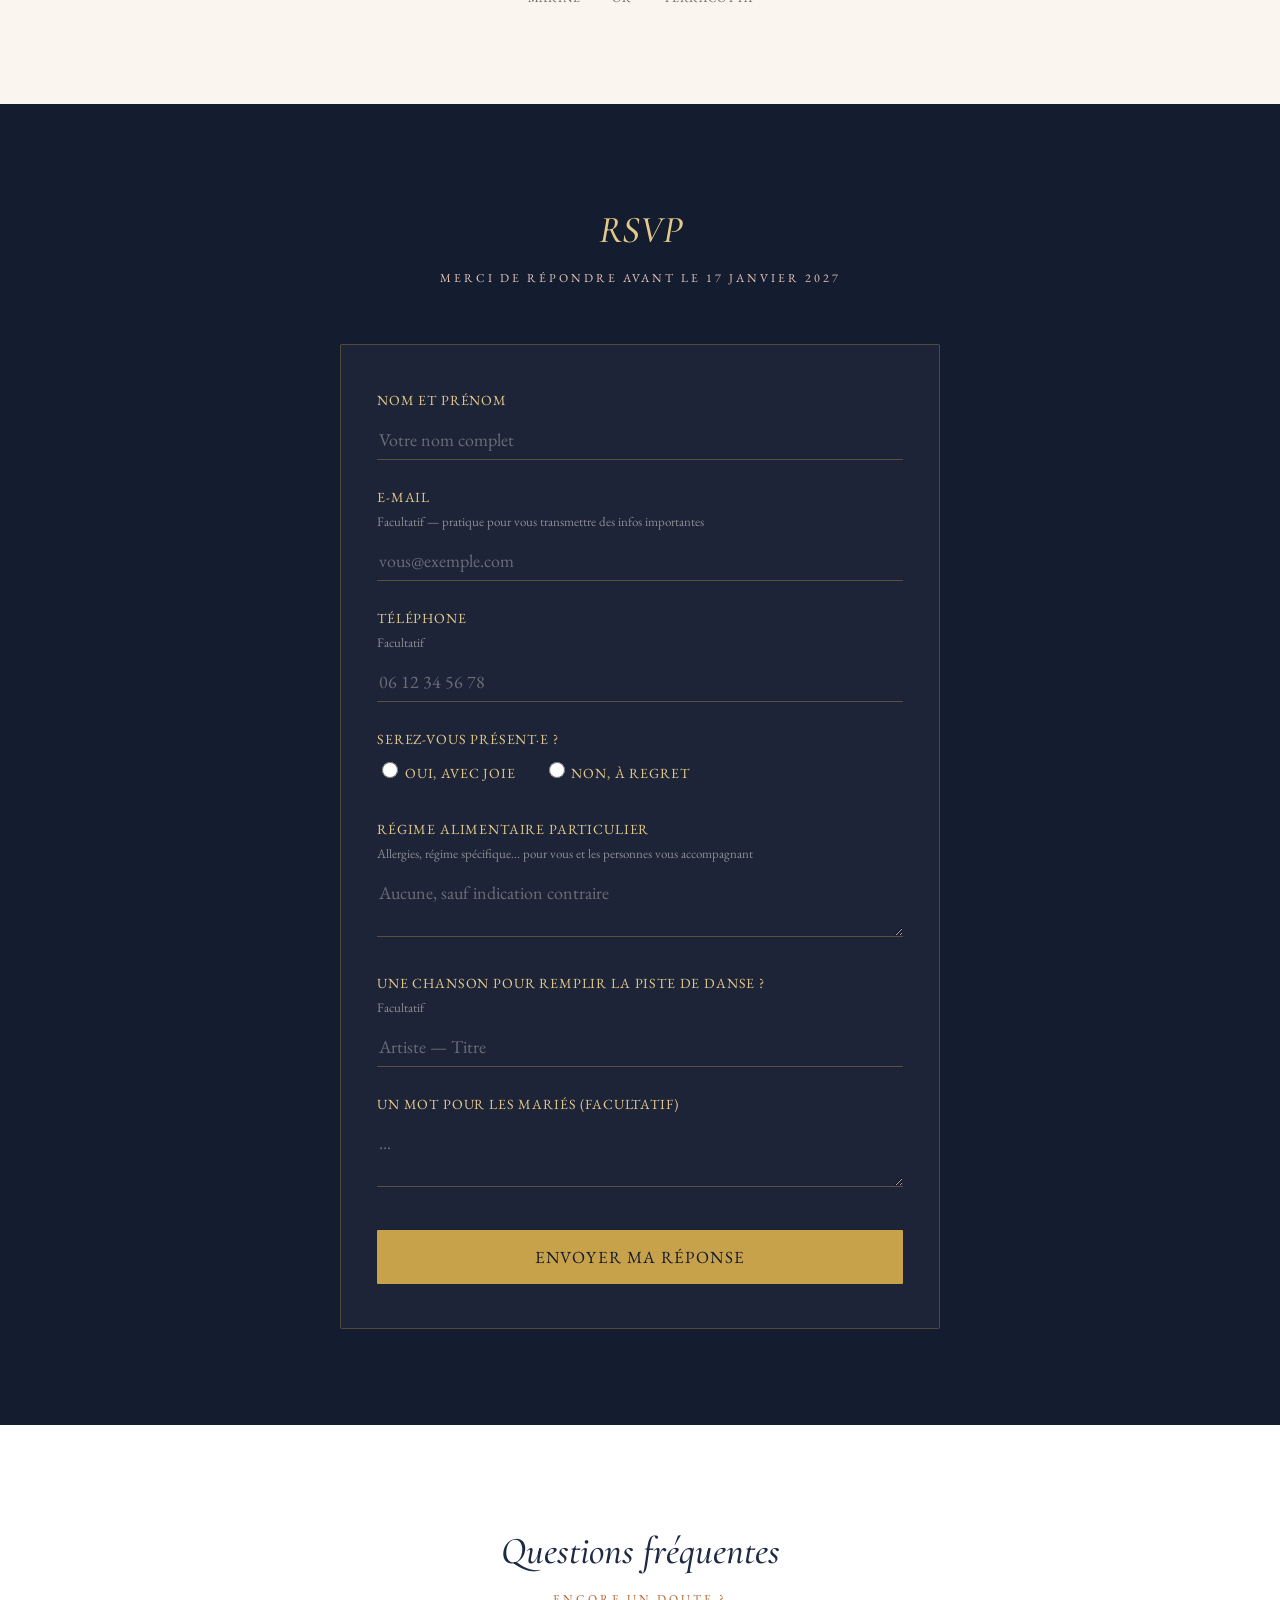
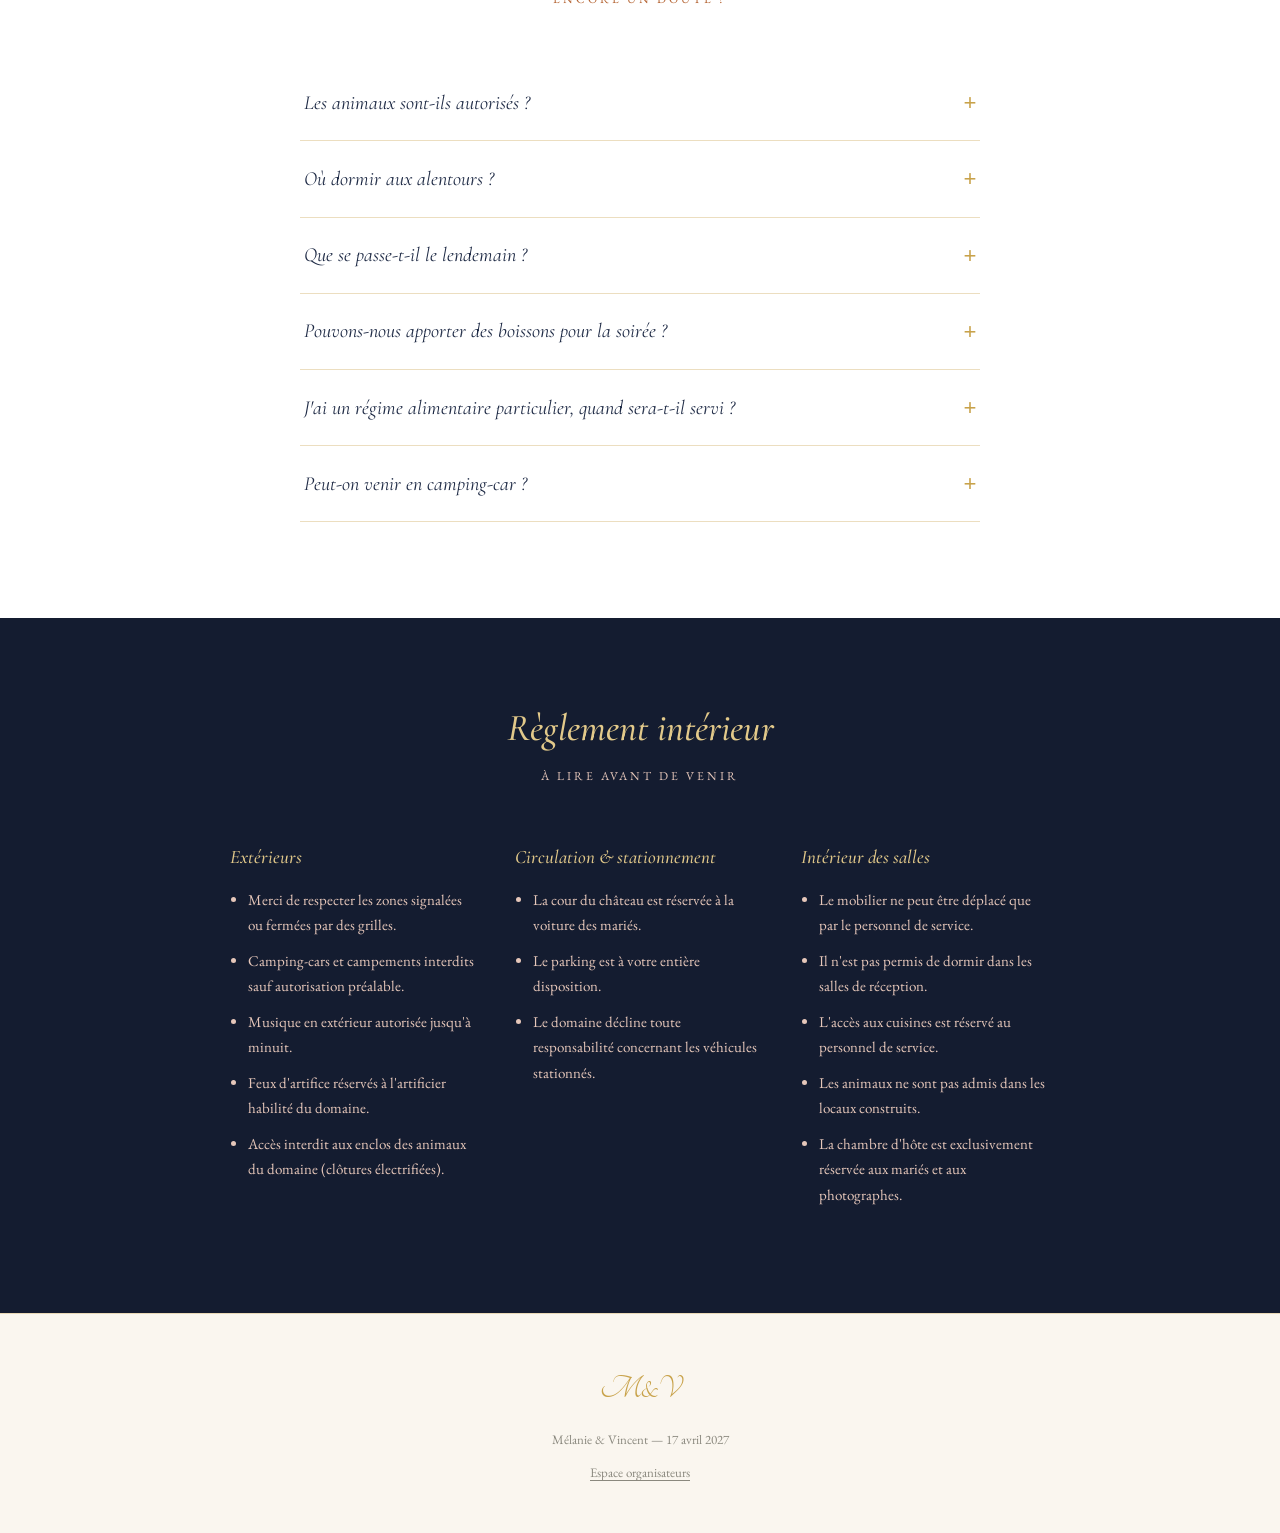
==== commit 2954b9ce: "Add files via upload" ====
--- a/index.html
+++ b/index.html
@@ -1,968 +1,1169 @@
-<!DOCTYPE html>
-<html lang="fr">
-<head>
-<meta charset="UTF-8">
-<meta name="viewport" content="width=device-width, initial-scale=1.0">
-<title>Mélanie & Vincent — Mariage</title>
-<link rel="preconnect" href="https://fonts.googleapis.com">
-<link href="https://fonts.googleapis.com/css2?family=Cormorant+Upright:ital,wght@0,300;0,400;1,300;1,400&family=Great+Vibes&family=Jost:wght@300;400;500&display=swap" rel="stylesheet">
-<style>
-  :root {
-    --navy: #1a2744;
-    --navy-light: #243258;
-    --navy-mid: #2e3f6a;
-    --terra: #c4714a;
-    --terra-light: #d8896a;
-    --terra-pale: #f0d5c8;
-    --cream: #faf6f1;
-    --cream-dark: #f2ebe0;
-    --gold: #b8936a;
-    --text-dark: #1a2744;
-    --text-mid: #4a5568;
-  }
-
-  * { margin: 0; padding: 0; box-sizing: border-box; }
-
-  html { scroll-behavior: smooth; }
-
-  body {
-    background: var(--cream);
-    color: var(--text-dark);
-    font-family: 'Jost', sans-serif;
-    font-weight: 300;
-    overflow-x: hidden;
-  }
-
-  /* ===== HERO ===== */
-  .hero {
-    min-height: 100vh;
-    background: var(--navy);
-    display: flex;
-    flex-direction: column;
-    align-items: center;
-    justify-content: center;
-    position: relative;
-    overflow: hidden;
-    padding: 60px 20px;
-  }
-
-  .hero::before {
-    content: '';
-    position: absolute;
-    inset: 0;
-    background:
-      radial-gradient(ellipse 80% 60% at 50% 110%, rgba(196,113,74,0.18) 0%, transparent 60%),
-      radial-gradient(ellipse 60% 40% at 80% 20%, rgba(196,113,74,0.08) 0%, transparent 50%);
-  }
-
-  .hero-ornament {
-    position: absolute;
-    width: 100%;
-    height: 100%;
-    top: 0; left: 0;
-    pointer-events: none;
-  }
-
-  /* Decorative corners */
-  .corner {
-    position: absolute;
-    width: 120px;
-    height: 120px;
-    opacity: 0.3;
-  }
-  .corner svg { width: 100%; height: 100%; }
-  .corner-tl { top: 24px; left: 24px; }
-  .corner-tr { top: 24px; right: 24px; transform: scaleX(-1); }
-  .corner-bl { bottom: 24px; left: 24px; transform: scaleY(-1); }
-  .corner-br { bottom: 24px; right: 24px; transform: scale(-1); }
-
-  .hero-content {
-    position: relative;
-    z-index: 2;
-    text-align: center;
-    animation: fadeUp 1.2s ease both;
-  }
-
-  .pre-title {
-    font-family: 'Cormorant Upright', serif;
-    font-size: 1rem;
-    letter-spacing: 0.35em;
-    text-transform: uppercase;
-    color: var(--terra-light);
-    margin-bottom: 28px;
-    font-style: italic;
-  }
-
-  .names {
-    font-family: 'Great Vibes', cursive;
-    font-size: clamp(4.5rem, 12vw, 9rem);
-    color: #fff;
-    line-height: 1;
-    margin-bottom: 12px;
-    text-shadow: 0 4px 32px rgba(196,113,74,0.25);
-  }
-
-  .names span {
-    display: inline-block;
-    color: var(--terra-light);
-  }
-
-  .ampersand {
-    color: var(--terra);
-    margin: 0 12px;
-  }
-
-  .date-line {
-    font-family: 'Cormorant Upright', serif;
-    font-size: clamp(1.1rem, 2.5vw, 1.5rem);
-    color: rgba(255,255,255,0.75);
-    letter-spacing: 0.15em;
-    margin: 28px 0 14px;
-  }
-
-  .location-line {
-    font-family: 'Jost', sans-serif;
-    font-size: 0.85rem;
-    letter-spacing: 0.22em;
-    text-transform: uppercase;
-    color: rgba(255,255,255,0.45);
-    margin-bottom: 56px;
-  }
-
-  .divider {
-    display: flex;
-    align-items: center;
-    gap: 16px;
-    justify-content: center;
-    margin: 0 auto 48px;
-    width: 280px;
-  }
-  .divider-line {
-    flex: 1;
-    height: 1px;
-    background: linear-gradient(to right, transparent, rgba(196,113,74,0.6));
-  }
-  .divider-line:last-child {
-    background: linear-gradient(to left, transparent, rgba(196,113,74,0.6));
-  }
-  .divider-dot {
-    width: 6px; height: 6px;
-    border-radius: 50%;
-    background: var(--terra);
-  }
-
-  .scroll-cta {
-    display: inline-flex;
-    flex-direction: column;
-    align-items: center;
-    gap: 10px;
-    color: rgba(255,255,255,0.5);
-    font-size: 0.72rem;
-    letter-spacing: 0.25em;
-    text-transform: uppercase;
-    text-decoration: none;
-    transition: color 0.3s;
-    cursor: pointer;
-    border: none;
-    background: none;
-  }
-  .scroll-cta:hover { color: var(--terra-light); }
-  .scroll-arrow {
-    width: 32px; height: 32px;
-    border: 1px solid currentColor;
-    border-radius: 50%;
-    display: flex; align-items: center; justify-content: center;
-    animation: bounce 2s infinite;
-  }
-
-  /* ===== DETAILS SECTION ===== */
-  .details-section {
-    background: var(--cream-dark);
-    padding: 80px 20px;
-    text-align: center;
-    position: relative;
-    overflow: hidden;
-  }
-
-  .details-section::before {
-    content: '';
-    position: absolute;
-    top: 0; left: 0; right: 0;
-    height: 3px;
-    background: linear-gradient(to right, transparent, var(--terra), var(--navy), var(--terra), transparent);
-  }
-
-  .section-label {
-    font-family: 'Jost', sans-serif;
-    font-size: 0.72rem;
-    letter-spacing: 0.3em;
-    text-transform: uppercase;
-    color: var(--terra);
-    margin-bottom: 20px;
-  }
-
-  .section-title {
-    font-family: 'Great Vibes', cursive;
-    font-size: clamp(2.5rem, 6vw, 4rem);
-    color: var(--navy);
-    margin-bottom: 48px;
-  }
-
-  .details-grid {
-    display: grid;
-    grid-template-columns: repeat(auto-fit, minmax(220px, 1fr));
-    gap: 32px;
-    max-width: 860px;
-    margin: 0 auto 64px;
-  }
-
-  .detail-card {
-    background: #fff;
-    border-radius: 2px;
-    padding: 36px 28px;
-    border-bottom: 3px solid var(--terra);
-    box-shadow: 0 2px 24px rgba(26,39,68,0.07);
-    transition: transform 0.3s, box-shadow 0.3s;
-  }
-  .detail-card:hover {
-    transform: translateY(-4px);
-    box-shadow: 0 8px 40px rgba(26,39,68,0.12);
-  }
-
-  .detail-icon {
-    font-size: 2rem;
-    margin-bottom: 14px;
-  }
-
-  .detail-card-title {
-    font-family: 'Cormorant Upright', serif;
-    font-size: 1.25rem;
-    color: var(--navy);
-    letter-spacing: 0.05em;
-    margin-bottom: 10px;
-  }
-
-  .detail-card-text {
-    font-size: 0.88rem;
-    line-height: 1.7;
-    color: var(--text-mid);
-  }
-  .detail-card-text strong {
-    display: block;
-    color: var(--navy);
-    font-weight: 500;
-    font-size: 0.92rem;
-  }
-
-  /* ===== MESSAGE SECTION ===== */
-  .message-section {
-    background: var(--navy);
-    padding: 80px 20px;
-    text-align: center;
-    position: relative;
-    overflow: hidden;
-  }
-  .message-section::before {
-    content: '';
-    position: absolute;
-    inset: 0;
-    background: radial-gradient(ellipse 70% 50% at 50% 50%, rgba(196,113,74,0.1) 0%, transparent 70%);
-  }
-
-  .message-body {
-    position: relative;
-    z-index: 2;
-    max-width: 680px;
-    margin: 0 auto;
-  }
-
-  .message-section .section-label { color: var(--terra-light); }
-  .message-section .section-title { color: #fff; }
-
-  .message-text {
-    font-family: 'Cormorant Upright', serif;
-    font-size: clamp(1.05rem, 2.2vw, 1.3rem);
-    color: rgba(255,255,255,0.8);
-    line-height: 1.9;
-    font-style: italic;
-    margin-bottom: 48px;
-  }
-
-  .signature {
-    font-family: 'Great Vibes', cursive;
-    font-size: 2.8rem;
-    color: var(--terra-light);
-  }
-
-  /* ===== RSVP SECTION ===== */
-  .rsvp-section {
-    background: var(--cream);
-    padding: 80px 20px 100px;
-    position: relative;
-  }
-  .rsvp-section::before {
-    content: '';
-    position: absolute;
-    top: 0; left: 0; right: 0;
-    height: 3px;
-    background: linear-gradient(to right, transparent, var(--navy), var(--terra), var(--navy), transparent);
-  }
-
-  .rsvp-inner {
-    max-width: 640px;
-    margin: 0 auto;
-    text-align: center;
-  }
-
-  .rsvp-inner .section-title { color: var(--navy); margin-bottom: 12px; }
-
-  .rsvp-subtitle {
-    font-family: 'Cormorant Upright', serif;
-    font-size: 1rem;
-    color: var(--text-mid);
-    font-style: italic;
-    margin-bottom: 48px;
-  }
-
-  /* Form */
-  .form-group {
-    text-align: left;
-    margin-bottom: 24px;
-  }
-
-  .form-label {
-    display: block;
-    font-size: 0.75rem;
-    letter-spacing: 0.22em;
-    text-transform: uppercase;
-    color: var(--navy);
-    margin-bottom: 8px;
-    font-weight: 500;
-  }
-
-  .form-input, .form-select, .form-textarea {
-    width: 100%;
-    padding: 14px 18px;
-    border: 1.5px solid rgba(26,39,68,0.18);
-    border-radius: 2px;
-    background: #fff;
-    font-family: 'Jost', sans-serif;
-    font-size: 0.92rem;
-    color: var(--text-dark);
-    transition: border-color 0.25s, box-shadow 0.25s;
-    outline: none;
-    -webkit-appearance: none;
-  }
-
-  .form-input:focus, .form-select:focus, .form-textarea:focus {
-    border-color: var(--terra);
-    box-shadow: 0 0 0 3px rgba(196,113,74,0.12);
-  }
-
-  .form-select {
-    cursor: pointer;
-    background-image: url("data:image/svg+xml,%3Csvg xmlns='http://www.w3.org/2000/svg' width='14' height='8' viewBox='0 0 14 8'%3E%3Cpath d='M1 1l6 6 6-6' stroke='%231a2744' stroke-width='1.5' fill='none' stroke-linecap='round'/%3E%3C/svg%3E");
-    background-repeat: no-repeat;
-    background-position: right 16px center;
-    padding-right: 44px;
-  }
-
-  .form-textarea {
-    resize: vertical;
-    min-height: 100px;
-  }
-
-  /* Presence toggle */
-  .presence-toggle {
-    display: grid;
-    grid-template-columns: 1fr 1fr;
-    gap: 12px;
-  }
-
-  .toggle-option {
-    position: relative;
-  }
-
-  .toggle-option input {
-    position: absolute;
-    opacity: 0;
-    width: 0; height: 0;
-  }
-
-  .toggle-label {
-    display: flex;
-    align-items: center;
-    justify-content: center;
-    gap: 8px;
-    padding: 14px;
-    border: 1.5px solid rgba(26,39,68,0.18);
-    border-radius: 2px;
-    cursor: pointer;
-    font-size: 0.88rem;
-    transition: all 0.25s;
-    background: #fff;
-  }
-
-  .toggle-option input:checked + .toggle-label {
-    background: var(--navy);
-    border-color: var(--navy);
-    color: #fff;
-  }
-
-  .toggle-option.yes input:checked + .toggle-label {
-    background: var(--navy);
-    border-color: var(--navy);
-  }
-
-  .toggle-option.no input:checked + .toggle-label {
-    background: var(--terra);
-    border-color: var(--terra);
-    color: #fff;
-  }
-
-  .toggle-label:hover {
-    border-color: var(--navy);
-    background: rgba(26,39,68,0.04);
-  }
-
-  /* Guests counter */
-  .guests-counter {
-    display: flex;
-    align-items: center;
-    gap: 0;
-    border: 1.5px solid rgba(26,39,68,0.18);
-    border-radius: 2px;
-    overflow: hidden;
-    background: #fff;
-  }
-
-  .counter-btn {
-    width: 48px;
-    height: 48px;
-    border: none;
-    background: none;
-    font-size: 1.3rem;
-    cursor: pointer;
-    color: var(--navy);
-    transition: background 0.2s, color 0.2s;
-    display: flex; align-items: center; justify-content: center;
-  }
-  .counter-btn:hover { background: var(--navy); color: #fff; }
-
-  .counter-value {
-    flex: 1;
-    text-align: center;
-    font-size: 1.1rem;
-    font-family: 'Cormorant Upright', serif;
-    color: var(--navy);
-    border: none;
-    border-left: 1.5px solid rgba(26,39,68,0.12);
-    border-right: 1.5px solid rgba(26,39,68,0.12);
-    padding: 0 10px;
-    height: 48px;
-    background: #fff;
-    outline: none;
-    pointer-events: none;
-  }
-
-  /* Guests details */
-  #guests-details {
-    display: none;
-    animation: fadeUp 0.4s ease both;
-  }
-  #guests-details.visible { display: block; }
-
-  /* Dietary */
-  .checkbox-group {
-    display: flex;
-    flex-wrap: wrap;
-    gap: 10px;
-  }
-
-  .checkbox-option {
-    position: relative;
-  }
-  .checkbox-option input {
-    position: absolute;
-    opacity: 0;
-    width: 0; height: 0;
-  }
-  .checkbox-label {
-    display: inline-block;
-    padding: 8px 16px;
-    border: 1.5px solid rgba(26,39,68,0.18);
-    border-radius: 30px;
-    font-size: 0.82rem;
-    cursor: pointer;
-    transition: all 0.2s;
-    background: #fff;
-  }
-  .checkbox-option input:checked + .checkbox-label {
-    background: var(--terra-pale);
-    border-color: var(--terra);
-    color: var(--navy);
-  }
-
-  /* Submit */
-  .submit-btn {
-    width: 100%;
-    padding: 18px;
-    background: var(--navy);
-    color: #fff;
-    border: none;
-    font-family: 'Jost', sans-serif;
-    font-size: 0.82rem;
-    letter-spacing: 0.3em;
-    text-transform: uppercase;
-    cursor: pointer;
-    margin-top: 12px;
-    transition: background 0.3s, transform 0.2s;
-    position: relative;
-    overflow: hidden;
-  }
-  .submit-btn::after {
-    content: '';
-    position: absolute;
-    inset: 0;
-    background: linear-gradient(to right, transparent, rgba(255,255,255,0.08), transparent);
-    transform: translateX(-100%);
-    transition: transform 0.5s;
-  }
-  .submit-btn:hover { background: var(--terra); }
-  .submit-btn:hover::after { transform: translateX(100%); }
-  .submit-btn:active { transform: scale(0.99); }
-
-  /* Success */
-  .success-message {
-    display: none;
-    text-align: center;
-    padding: 60px 20px;
-    animation: fadeUp 0.6s ease both;
-  }
-  .success-message.visible { display: block; }
-  .success-icon { font-size: 3rem; margin-bottom: 24px; }
-  .success-title {
-    font-family: 'Great Vibes', cursive;
-    font-size: 3rem;
-    color: var(--navy);
-    margin-bottom: 16px;
-  }
-  .success-text {
-    font-family: 'Cormorant Upright', serif;
-    font-style: italic;
-    font-size: 1.1rem;
-    color: var(--text-mid);
-    line-height: 1.7;
-  }
-
-  /* Absence message */
-  #absence-block {
-    display: none;
-    animation: fadeUp 0.4s ease both;
-  }
-  #absence-block.visible { display: block; }
-
-  /* ===== FOOTER ===== */
-  footer {
-    background: var(--navy);
-    padding: 40px 20px;
-    text-align: center;
-  }
-
-  .footer-names {
-    font-family: 'Great Vibes', cursive;
-    font-size: 2.2rem;
-    color: rgba(255,255,255,0.7);
-    margin-bottom: 10px;
-  }
-
-  .footer-date {
-    font-size: 0.75rem;
-    letter-spacing: 0.25em;
-    text-transform: uppercase;
-    color: rgba(255,255,255,0.3);
-  }
-
-  .footer-line {
-    width: 60px;
-    height: 1px;
-    background: var(--terra);
-    margin: 20px auto;
-  }
-
-  /* ===== ANIMATIONS ===== */
-  @keyframes fadeUp {
-    from { opacity: 0; transform: translateY(28px); }
-    to { opacity: 1; transform: translateY(0); }
-  }
-
-  @keyframes bounce {
-    0%, 100% { transform: translateY(0); }
-    50% { transform: translateY(6px); }
-  }
-
-  /* ===== RESPONSIVE ===== */
-  @media (max-width: 540px) {
-    .corner { width: 70px; height: 70px; }
-    .names { font-size: 4rem; }
-    .details-grid { grid-template-columns: 1fr; }
-  }
-
-  /* Fade-in on scroll */
-  .fade-in {
-    opacity: 0;
-    transform: translateY(24px);
-    transition: opacity 0.7s ease, transform 0.7s ease;
-  }
-  .fade-in.visible-anim {
-    opacity: 1;
-    transform: translateY(0);
-  }
-</style>
-</head>
-<body>
-
-<!-- ===== HERO ===== -->
-<section class="hero" id="top">
-
-  <!-- Decorative corners -->
-  <div class="corner corner-tl">
-    <svg viewBox="0 0 120 120" fill="none" xmlns="http://www.w3.org/2000/svg">
-      <path d="M10 10 L10 60 Q10 10 60 10 Z" stroke="#c4714a" stroke-width="1" fill="none"/>
-      <path d="M20 10 Q60 10 60 50" stroke="#c4714a" stroke-width="0.7" fill="none"/>
-      <path d="M10 20 Q10 60 50 60" stroke="#c4714a" stroke-width="0.7" fill="none"/>
-      <circle cx="10" cy="10" r="3" fill="#c4714a"/>
-      <circle cx="60" cy="10" r="1.5" fill="#c4714a" opacity="0.5"/>
-      <circle cx="10" cy="60" r="1.5" fill="#c4714a" opacity="0.5"/>
-      <path d="M30 10 L10 10 L10 30" stroke="#c4714a" stroke-width="0.5" fill="none" opacity="0.4"/>
-    </svg>
-  </div>
-  <div class="corner corner-tr">
-    <svg viewBox="0 0 120 120" fill="none" xmlns="http://www.w3.org/2000/svg">
-      <path d="M10 10 L10 60 Q10 10 60 10 Z" stroke="#c4714a" stroke-width="1" fill="none"/>
-      <path d="M20 10 Q60 10 60 50" stroke="#c4714a" stroke-width="0.7" fill="none"/>
-      <path d="M10 20 Q10 60 50 60" stroke="#c4714a" stroke-width="0.7" fill="none"/>
-      <circle cx="10" cy="10" r="3" fill="#c4714a"/>
-      <circle cx="60" cy="10" r="1.5" fill="#c4714a" opacity="0.5"/>
-      <circle cx="10" cy="60" r="1.5" fill="#c4714a" opacity="0.5"/>
-    </svg>
-  </div>
-  <div class="corner corner-bl">
-    <svg viewBox="0 0 120 120" fill="none" xmlns="http://www.w3.org/2000/svg">
-      <path d="M10 10 L10 60 Q10 10 60 10 Z" stroke="#c4714a" stroke-width="1" fill="none"/>
-      <path d="M20 10 Q60 10 60 50" stroke="#c4714a" stroke-width="0.7" fill="none"/>
-      <path d="M10 20 Q10 60 50 60" stroke="#c4714a" stroke-width="0.7" fill="none"/>
-      <circle cx="10" cy="10" r="3" fill="#c4714a"/>
-    </svg>
-  </div>
-  <div class="corner corner-br">
-    <svg viewBox="0 0 120 120" fill="none" xmlns="http://www.w3.org/2000/svg">
-      <path d="M10 10 L10 60 Q10 10 60 10 Z" stroke="#c4714a" stroke-width="1" fill="none"/>
-      <path d="M20 10 Q60 10 60 50" stroke="#c4714a" stroke-width="0.7" fill="none"/>
-      <path d="M10 20 Q10 60 50 60" stroke="#c4714a" stroke-width="0.7" fill="none"/>
-      <circle cx="10" cy="10" r="3" fill="#c4714a"/>
-    </svg>
-  </div>
-
-  <div class="hero-content">
-    <p class="pre-title">Nous avons l'honneur de vous convier à notre mariage</p>
-
-    <div class="names">
-      <span>Mélanie</span>
-      <span class="ampersand">&amp;</span>
-      <span>Vincent</span>
-    </div>
-
-    <div class="divider">
-      <div class="divider-line"></div>
-      <div class="divider-dot"></div>
-      <div class="divider-line"></div>
-    </div>
-
-    <p class="date-line">Le Samedi 14 Juin 2025</p>
-    <p class="location-line">Château de Valmirande · Samatan, Gers</p>
-
-    <button class="scroll-cta" onclick="document.getElementById('details').scrollIntoView({behavior:'smooth'})">
-      <span>Découvrir</span>
-      <div class="scroll-arrow">
-        <svg width="12" height="12" viewBox="0 0 12 12" fill="none"><path d="M2 4l4 4 4-4" stroke="currentColor" stroke-width="1.5" stroke-linecap="round"/></svg>
-      </div>
-    </button>
-  </div>
-</section>
-
-<!-- ===== DETAILS ===== -->
-<section class="details-section" id="details">
-  <p class="section-label fade-in">Le Programme</p>
-  <h2 class="section-title fade-in">Les détails du jour</h2>
-
-  <div class="details-grid">
-    <div class="detail-card fade-in">
-      <div class="detail-icon">💍</div>
-      <h3 class="detail-card-title">Cérémonie</h3>
-      <p class="detail-card-text">
-        <strong>14h00</strong>
-        Église Saint-Pierre<br>
-        Place du Village<br>
-        32130 Samatan
-      </p>
-    </div>
-    <div class="detail-card fade-in">
-      <div class="detail-icon">🥂</div>
-      <h3 class="detail-card-title">Cocktail</h3>
-      <p class="detail-card-text">
-        <strong>16h30</strong>
-        Château de Valmirande<br>
-        Jardins & terrasses<br>
-        Tenue : cocktail chic
-      </p>
-    </div>
-    <div class="detail-card fade-in">
-      <div class="detail-icon">🕯️</div>
-      <h3 class="detail-card-title">Dîner & Soirée</h3>
-      <p class="detail-card-text">
-        <strong>19h30</strong>
-        Grande salle du Château<br>
-        Dîner dansant<br>
-        Jusqu'au bout de la nuit
-      </p>
-    </div>
-  </div>
-</section>
-
-<!-- ===== MESSAGE ===== -->
-<section class="message-section">
-  <div class="message-body fade-in">
-    <p class="section-label">Un mot du cœur</p>
-    <h2 class="section-title">Notre invitation</h2>
-
-    <p class="message-text">
-      Après des années de bonheur partagé, nous avons choisi de célébrer notre amour entourés des personnes qui nous sont les plus chères.<br><br>
-      Nous serions infiniment touchés que vous puissiez être présents à nos côtés pour ce jour inoubliable. Votre présence sera le plus beau des cadeaux.
-    </p>
-
-    <p class="signature">Mélanie &amp; Vincent</p>
-  </div>
-</section>
-
-<!-- ===== RSVP ===== -->
-<section class="rsvp-section" id="rsvp">
-  <div class="rsvp-inner">
-    <p class="section-label fade-in">Répondez avant le 15 Avril 2025</p>
-    <h2 class="section-title fade-in">Confirmer votre présence</h2>
-    <p class="rsvp-subtitle fade-in">Nous attendons votre réponse avec impatience</p>
-
-    <!-- FORM -->
-    <div id="rsvp-form" class="fade-in">
-
-      <!-- Prénom / Nom -->
-      <div class="form-group">
-        <label class="form-label" for="fullname">Votre nom complet</label>
-        <input class="form-input" type="text" id="fullname" placeholder="Prénom et Nom" required>
-      </div>
-
-      <!-- Email -->
-      <div class="form-group">
-        <label class="form-label" for="email">Votre adresse e-mail</label>
-        <input class="form-input" type="email" id="email" placeholder="vous@exemple.com">
-      </div>
-
-      <!-- Présence -->
-      <div class="form-group">
-        <label class="form-label">Serez-vous présent(e) ?</label>
-        <div class="presence-toggle">
-          <div class="toggle-option yes">
-            <input type="radio" name="presence" id="pres-yes" value="yes" onchange="handlePresence(this)">
-            <label class="toggle-label" for="pres-yes">
-              <span>✓</span> Avec joie !
-            </label>
-          </div>
-          <div class="toggle-option no">
-            <input type="radio" name="presence" id="pres-no" value="no" onchange="handlePresence(this)">
-            <label class="toggle-label" for="pres-no">
-              <span>✗</span> Je ne pourrai pas
-            </label>
-          </div>
-        </div>
-      </div>
-
-      <!-- Si présent -->
-      <div id="presence-block">
-
-        <!-- Nombre de personnes -->
-        <div class="form-group">
-          <label class="form-label">Nombre de personnes (vous inclus)</label>
-          <div class="guests-counter">
-            <button type="button" class="counter-btn" onclick="changeCount(-1)">−</button>
-            <div class="counter-value" id="counter-display">1</div>
-            <button type="button" class="counter-btn" onclick="changeCount(1)">+</button>
-          </div>
-        </div>
-
-        <!-- Détails invités supplémentaires -->
-        <div id="guests-details">
-          <div class="form-group">
-            <label class="form-label">Noms des personnes vous accompagnant</label>
-            <textarea class="form-textarea" id="guest-names" placeholder="Ex : Marie Dupont, Jean Dupont…" style="min-height:80px;"></textarea>
-          </div>
-        </div>
-
-        <!-- Participe aux festivités -->
-        <div class="form-group">
-          <label class="form-label">Vous souhaitez participer à</label>
-          <div class="checkbox-group">
-            <div class="checkbox-option">
-              <input type="checkbox" id="cer" checked>
-              <label class="checkbox-label" for="cer">🕍 Cérémonie</label>
-            </div>
-            <div class="checkbox-option">
-              <input type="checkbox" id="coc" checked>
-              <label class="checkbox-label" for="coc">🥂 Cocktail</label>
-            </div>
-            <div class="checkbox-option">
-              <input type="checkbox" id="din" checked>
-              <label class="checkbox-label" for="din">🍽️ Dîner & Soirée</label>
-            </div>
-          </div>
-        </div>
-
-        <!-- Régime alimentaire -->
-        <div class="form-group">
-          <label class="form-label">Régime alimentaire</label>
-          <div class="checkbox-group">
-            <div class="checkbox-option">
-              <input type="checkbox" id="veg">
-              <label class="checkbox-label" for="veg">🥗 Végétarien</label>
-            </div>
-            <div class="checkbox-option">
-              <input type="checkbox" id="vegan">
-              <label class="checkbox-label" for="vegan">🌱 Vegan</label>
-            </div>
-            <div class="checkbox-option">
-              <input type="checkbox" id="gf">
-              <label class="checkbox-label" for="gf">🌾 Sans gluten</label>
-            </div>
-            <div class="checkbox-option">
-              <input type="checkbox" id="allerg">
-              <label class="checkbox-label" for="allerg">⚠️ Allergie(s)</label>
-            </div>
-          </div>
-        </div>
-
-        <!-- Message -->
-        <div class="form-group">
-          <label class="form-label">Un message pour les mariés (optionnel)</label>
-          <textarea class="form-textarea" id="message" placeholder="Partagez vos mots doux…"></textarea>
-        </div>
-
-      </div>
-
-      <!-- Si absent -->
-      <div id="absence-block">
-        <div class="form-group">
-          <label class="form-label">Un mot pour les mariés</label>
-          <textarea class="form-textarea" id="absence-message" placeholder="Partagez vos voeux et vos pensées…"></textarea>
-        </div>
-      </div>
-
-      <button class="submit-btn" onclick="submitForm()">
-        Envoyer ma réponse
-      </button>
-    </div>
-
-    <!-- SUCCESS -->
-    <div class="success-message" id="success-msg">
-      <div class="success-icon">💌</div>
-      <h3 class="success-title" id="success-title">Merci !</h3>
-      <p class="success-text" id="success-text">Nous avons bien reçu votre réponse.<br>Nous vous attendons avec impatience !</p>
-    </div>
-  </div>
-</section>
-
-<!-- ===== FOOTER ===== -->
-<footer>
-  <p class="footer-names">Mélanie &amp; Vincent</p>
-  <div class="footer-line"></div>
-  <p class="footer-date">14 Juin 2025 · Château de Valmirande · Samatan</p>
-</footer>
-
-<script>
-  // Presence toggle
-  let guestCount = 1;
-
-  function handlePresence(radio) {
-    const presBlock = document.getElementById('presence-block');
-    const absBlock = document.getElementById('absence-block');
-
-    if (radio.value === 'yes') {
-      presBlock.style.display = 'block';
-      absBlock.classList.remove('visible');
-    } else {
-      presBlock.style.display = 'none';
-      absBlock.classList.add('visible');
-    }
-  }
-
-  // Counter
-  function changeCount(delta) {
-    guestCount = Math.max(1, Math.min(10, guestCount + delta));
-    document.getElementById('counter-display').textContent = guestCount;
-
-    const detailsEl = document.getElementById('guests-details');
-    if (guestCount > 1) {
-      detailsEl.classList.add('visible');
-    } else {
-      detailsEl.classList.remove('visible');
-    }
-  }
-
-  // Submit
-  function submitForm() {
-    const name = document.getElementById('fullname').value.trim();
-    const presence = document.querySelector('input[name="presence"]:checked');
-
-    if (!name) {
-      document.getElementById('fullname').focus();
-      document.getElementById('fullname').style.borderColor = '#c0392b';
-      setTimeout(() => document.getElementById('fullname').style.borderColor = '', 2000);
-      return;
-    }
-
-    if (!presence) {
-      alert('Merci d\'indiquer si vous serez présent(e).');
-      return;
-    }
-
-    const isPresent = presence.value === 'yes';
-
-    document.getElementById('rsvp-form').style.display = 'none';
-    const successEl = document.getElementById('success-msg');
-    successEl.classList.add('visible');
-
-    const firstName = name.split(' ')[0];
-
-    if (isPresent) {
-      document.getElementById('success-title').textContent = `À bientôt, ${firstName} !`;
-      document.getElementById('success-text').innerHTML = `Nous sommes ravis de vous compter parmi nous.<br>Nous avons hâte de célébrer avec vous !<br><br><em style="font-family:'Cormorant Upright',serif;color:#c4714a;">Mélanie &amp; Vincent</em>`;
-    } else {
-      document.getElementById('success-title').textContent = `Merci, ${firstName}`;
-      document.getElementById('success-text').innerHTML = `Nous sommes touchés de votre réponse.<br>Vous serez dans nos pensées en ce beau jour.<br><br><em style="font-family:'Cormorant Upright',serif;color:#c4714a;">Mélanie &amp; Vincent</em>`;
-    }
-  }
-
-  // Scroll animations
-  const observer = new IntersectionObserver((entries) => {
-    entries.forEach(e => {
-      if (e.isIntersecting) {
-        e.target.classList.add('visible-anim');
-      }
-    });
-  }, { threshold: 0.12 });
-
-  document.querySelectorAll('.fade-in').forEach(el => observer.observe(el));
-
-  // Init presence block hidden
-  document.getElementById('presence-block').style.display = 'none';
-</script>
-</body>
-</html>
+<!DOCTYPE html>
+<html lang="fr">
+<head>
+<meta charset="UTF-8">
+<meta name="viewport" content="width=device-width, initial-scale=1.0">
+<title>Mélanie & Vincent — 17 avril 2027</title>
+<link rel="preconnect" href="https://fonts.googleapis.com">
+<link href="https://fonts.googleapis.com/css2?family=Cormorant+Garamond:ital,wght@0,400;0,500;0,600;1,500&family=EB+Garamond:ital,wght@0,400;0,500;1,400&family=Tangerine:wght@400;700&display=swap" rel="stylesheet">
+<style>
+  :root{
+    --navy:#1e2a45;
+    --navy-deep:#141c30;
+    --gold:#c8a24a;
+    --gold-soft:#e2c98a;
+    --terracotta:#b3612f;
+    --rose:#e6c7ba;
+    --lavender:#a9b4d1;
+    --sage:#8a9a80;
+    --cream:#faf6ef;
+    --ink:#2b2a26;
+    --line: rgba(200,162,74,0.35);
+  }
+  *{box-sizing:border-box;}
+  html{scroll-behavior:smooth;}
+  body{
+    margin:0;
+    background:var(--cream);
+    color:var(--ink);
+    font-family:'EB Garamond', serif;
+    font-size:18px;
+    line-height:1.6;
+  }
+  h1,h2,h3{font-family:'Cormorant Garamond', serif; margin:0; font-weight:500;}
+  a{color:inherit;}
+  ::selection{background:var(--gold-soft); color:var(--navy-deep);}
+  .visually-hidden{position:absolute; width:1px; height:1px; overflow:hidden; clip:rect(0,0,0,0); white-space:nowrap;}
+
+  .reveal{opacity:0; transform:translateY(18px); transition:opacity 0.7s ease, transform 0.7s ease;}
+  .reveal.in-view{opacity:1; transform:translateY(0);}
+
+  /* ---------- NAV ---------- */
+  .nav{
+    position:fixed; top:0; left:0; right:0; z-index:100;
+    display:flex; align-items:center; justify-content:space-between;
+    padding:18px 32px;
+    background:transparent;
+    transition:background 0.3s ease, padding 0.3s ease, box-shadow 0.3s ease;
+  }
+  .nav.scrolled{
+    background:rgba(20,28,48,0.92);
+    backdrop-filter:blur(6px);
+    padding:12px 32px;
+    box-shadow:0 2px 20px rgba(0,0,0,0.15);
+  }
+  .nav-mono{font-family:'Tangerine', cursive; font-size:34px; color:var(--gold); line-height:1;}
+  .nav-links{display:flex; gap:30px; list-style:none; margin:0; padding:0;}
+  .nav-links a{
+    font-size:13px; letter-spacing:0.14em; text-transform:uppercase; color:var(--cream);
+    text-decoration:none; opacity:0.85; padding-bottom:3px; border-bottom:1px solid transparent;
+    transition:border-color 0.2s ease, opacity 0.2s ease;
+  }
+  .nav-links a:hover{opacity:1; border-color:var(--gold);}
+  .nav-toggle{display:none; background:none; border:none; color:var(--cream); font-size:26px; cursor:pointer;}
+  @media (max-width:840px){
+    .nav-links{
+      position:fixed; top:0; right:0; height:100vh; width:min(260px,80vw);
+      background:var(--navy-deep); flex-direction:column; justify-content:center;
+      align-items:flex-start; padding:0 40px; gap:26px;
+      transform:translateX(100%); transition:transform 0.35s ease;
+    }
+    .nav-links.open{transform:translateX(0);}
+    .nav-toggle{display:block;}
+  }
+
+  /* ---------- HERO ---------- */
+  .hero{
+    position:relative;
+    background:var(--navy);
+    color:var(--gold-soft);
+    min-height:100vh;
+    display:flex;
+    flex-direction:column;
+    align-items:center;
+    justify-content:center;
+    text-align:center;
+    padding:48px 24px;
+    overflow:hidden;
+  }
+  .hero-corner{position:absolute; opacity:0.85; pointer-events:none;}
+  .hero-corner.tl{top:0; left:0; width:230px;}
+  .hero-corner.br{bottom:0; right:0; width:230px; transform:rotate(180deg);}
+  @media (max-width:600px){ .hero-corner.tl, .hero-corner.br{width:160px;} }
+  .crest{width:min(320px, 70vw); margin-bottom:8px;}
+  .eyebrow{
+    letter-spacing:0.35em; text-transform:uppercase; font-size:12px;
+    color:var(--rose); margin-bottom:18px;
+  }
+  .monogram{
+    font-family:'Tangerine', cursive;
+    font-size:clamp(90px, 18vw, 160px);
+    color:var(--gold); line-height:0.8; margin:6px 0 2px;
+  }
+  .names{font-size:clamp(20px,3vw,26px); letter-spacing:0.08em; color:var(--cream); margin-top:4px;}
+  .divider{width:120px; height:1px; background:var(--gold); margin:26px auto; position:relative;}
+  .divider::before{content:"•"; position:absolute; top:-9px; left:50%; transform:translateX(-50%); color:var(--gold); font-size:14px;}
+  .date-line{
+    font-family:'Cormorant Garamond', serif; font-style:italic;
+    font-size:clamp(24px,4vw,32px); letter-spacing:0.06em; color:var(--gold-soft);
+  }
+  .scroll-cue{margin-top:48px; font-size:11px; letter-spacing:0.3em; text-transform:uppercase; color:var(--rose); opacity:0.8;}
+
+  /* ---------- COUNTDOWN ---------- */
+  .countdown-strip{
+    background:var(--cream); padding:44px 24px; text-align:center;
+    border-bottom:1px solid var(--line);
+  }
+  .countdown-label{font-size:12px; letter-spacing:0.3em; text-transform:uppercase; color:var(--terracotta); margin-bottom:22px;}
+  .countdown-grid{display:flex; justify-content:center; gap:14px; flex-wrap:wrap;}
+  .countdown-box{
+    background:var(--navy); color:var(--gold-soft); min-width:88px; padding:18px 10px;
+    border-radius:2px;
+  }
+  .countdown-box .num{font-family:'Cormorant Garamond', serif; font-size:32px; font-style:italic;}
+  .countdown-box .lbl{font-size:11px; letter-spacing:0.15em; text-transform:uppercase; color:var(--rose); margin-top:4px;}
+
+  /* ---------- SHARED SECTION STYLES ---------- */
+  section{padding:96px 24px;}
+  .section-title{text-align:center; font-size:clamp(28px,4vw,38px); font-style:italic; color:var(--navy); margin-bottom:8px;}
+  .section-sub{
+    text-align:center; color:var(--terracotta); letter-spacing:0.25em; text-transform:uppercase;
+    font-size:12px; margin-bottom:56px;
+  }
+  .section-intro{max-width:620px; margin:-32px auto 56px; text-align:center; color:#54524a; font-style:italic;}
+
+  /* ---------- PROGRAMME ---------- */
+  .timeline{max-width:640px; margin:0 auto; position:relative; padding-left:36px;}
+  .timeline::before{content:""; position:absolute; left:8px; top:6px; bottom:6px; width:1px; background:var(--line);}
+  .tl-item{position:relative; margin-bottom:44px;}
+  .tl-item:last-child{margin-bottom:0;}
+  .tl-item::before{
+    content:""; position:absolute; left:-36px; top:4px; width:11px; height:11px; border-radius:50%;
+    background:var(--cream); border:1.5px solid var(--gold);
+  }
+  .tl-item.confirmed::before{background:var(--gold);}
+  .tl-time{font-size:13px; letter-spacing:0.1em; text-transform:uppercase; color:var(--terracotta); margin-bottom:4px;}
+  .tl-title{font-size:22px; font-style:italic; color:var(--navy);}
+  .tl-desc{color:#54524a; margin-top:4px; font-size:16px;}
+  .tl-note{font-size:13px; color:#9a978c; font-style:italic; margin-top:38px; text-align:center;}
+
+  /* ---------- CARDS (infos pratiques) ---------- */
+  .cards{max-width:980px; margin:0 auto; display:grid; grid-template-columns:repeat(3,1fr); gap:28px;}
+  @media (max-width:900px){ .cards{grid-template-columns:1fr;} }
+  .card{background:#fff; border:1px solid var(--line); border-radius:2px; padding:40px 30px; text-align:center; position:relative;}
+  .card::before{content:""; display:block; width:32px; height:32px; margin:0 auto 18px; border:1px solid var(--gold); border-radius:50%; background:var(--cream);}
+  .card h3{font-size:23px; font-style:italic; color:var(--navy); margin-bottom:14px;}
+  .card .time{display:inline-block; color:var(--terracotta); letter-spacing:0.08em; margin-bottom:10px; font-size:14px; text-transform:uppercase;}
+  .card p{margin:4px 0; color:#3a3a36;}
+  .card .venue{font-weight:600; font-size:19px; color:var(--navy); margin-top:6px;}
+  .card.muted{opacity:0.75;}
+
+  .itinerary-box{
+    max-width:640px; margin:64px auto 0; text-align:center;
+    border-top:1px solid var(--line); padding-top:44px;
+  }
+  .itinerary-box h3{font-size:24px; font-style:italic; color:var(--navy); margin-bottom:10px;}
+  .itinerary-box p{color:#54524a; margin-bottom:20px;}
+  .itinerary-form{display:flex; gap:10px; justify-content:center; flex-wrap:wrap; margin-bottom:24px;}
+  .itinerary-form input{
+    padding:11px 14px; border:1px solid var(--line); font-family:'EB Garamond', serif;
+    font-size:16px; min-width:220px; background:#fff;
+  }
+  .itinerary-form button{
+    background:var(--navy); color:var(--gold-soft); border:none; padding:11px 24px;
+    font-family:'EB Garamond', serif; letter-spacing:0.05em; text-transform:uppercase;
+    font-size:14px; cursor:pointer; border-radius:1px;
+  }
+  .itinerary-form button:hover{background:var(--navy-deep);}
+  .map-embed{border:1px solid var(--line); overflow:hidden; border-radius:2px;}
+  .map-embed iframe{width:100%; height:280px; border:0; display:block;}
+  .map-fallback{margin-top:10px; font-size:14px;}
+  .map-fallback a{color:var(--terracotta);}
+
+  /* ---------- SE LOGER ---------- */
+  .lodging-grid{max-width:900px; margin:0 auto; display:grid; grid-template-columns:1fr 1fr; gap:48px;}
+  @media (max-width:720px){ .lodging-grid{grid-template-columns:1fr;} }
+  .lodging-col h3{font-size:20px; font-style:italic; color:var(--navy); margin-bottom:18px; text-align:center;}
+  .lodging-list{list-style:none; margin:0; padding:0;}
+  .lodging-list li{padding:14px 0; border-bottom:1px solid var(--line);}
+  .lodging-list li:last-child{border-bottom:none;}
+  .lodging-name{font-weight:600; color:var(--navy); font-size:17px;}
+  .lodging-meta{color:#6b6a63; font-size:14px; margin-top:2px;}
+  .lodging-note{max-width:640px; margin:40px auto 0; text-align:center; font-style:italic; color:#8a887e; font-size:14px;}
+
+  /* ---------- REGLEMENT ---------- */
+  .reglement-grid{max-width:820px; margin:0 auto; display:grid; grid-template-columns:1fr 1fr 1fr; gap:36px;}
+  @media (max-width:820px){ .reglement-grid{grid-template-columns:1fr;} }
+  .reglement-col h3{font-size:19px; font-style:italic; color:var(--gold-soft); margin-bottom:14px;}
+  .reglement-col ul{margin:0; padding-left:18px; color:var(--rose); font-size:15px; line-height:1.7;}
+  .reglement-col li{margin-bottom:10px;}
+
+  /* ---------- FAQ ---------- */
+  .faq{max-width:680px; margin:0 auto;}
+  .faq details{border-bottom:1px solid var(--line); padding:20px 4px;}
+  .faq summary{
+    cursor:pointer; list-style:none; display:flex; justify-content:space-between; align-items:center;
+    font-family:'Cormorant Garamond', serif; font-size:20px; font-style:italic; color:var(--navy);
+    gap:16px;
+  }
+  .faq summary::-webkit-details-marker{display:none;}
+  .faq summary::after{content:"+"; color:var(--gold); font-size:22px; font-family:sans-serif; flex-shrink:0;}
+  .faq details[open] summary::after{content:"–";}
+  .faq .faq-answer{color:#54524a; margin-top:12px; font-size:16px;}
+
+  /* ---------- TENUE (dress code) ---------- */
+  .dresscode{max-width:640px; margin:0 auto; text-align:center;}
+  .dresscode p{color:#3a3a36; margin-bottom:32px;}
+  .palette{display:flex; justify-content:center; gap:22px; flex-wrap:wrap;}
+  .swatch{display:flex; flex-direction:column; align-items:center; gap:8px;}
+  .swatch .dot{width:38px; height:38px; border-radius:50%; box-shadow:0 0 0 1px var(--line);}
+  .swatch span{font-size:12px; letter-spacing:0.06em; color:#6b6a63; text-transform:uppercase;}
+
+  /* ---------- RSVP ---------- */
+  .rsvp{background:var(--navy-deep); color:var(--cream);}
+  .rsvp .section-title{color:var(--gold-soft);}
+  .rsvp .section-sub{color:var(--rose);}
+  .form-wrap{max-width:600px; margin:0 auto; background:rgba(250,246,239,0.04); border:1px solid rgba(200,162,74,0.3); padding:44px 36px; border-radius:2px;}
+  .field{margin-bottom:26px;}
+  .field label{display:block; margin-bottom:8px; font-size:14px; letter-spacing:0.06em; text-transform:uppercase; color:var(--gold-soft);}
+  .field .hint{display:block; font-size:13px; color:rgba(250,246,239,0.5); text-transform:none; letter-spacing:0; margin-top:4px;}
+  .field input[type=text], .field textarea{
+    width:100%; background:transparent; border:none; border-bottom:1px solid var(--line);
+    color:var(--cream); font-family:'EB Garamond', serif; font-size:18px; padding:8px 2px; outline:none;
+  }
+  .field input::placeholder, .field textarea::placeholder{color:rgba(250,246,239,0.35);}
+  .field input:focus, .field textarea:focus{border-bottom-color:var(--gold);}
+  .field textarea{resize:vertical; min-height:64px;}
+  .radio-row{display:flex; gap:28px; flex-wrap:wrap;}
+  .radio-opt{display:flex; align-items:center; gap:8px; cursor:pointer; font-size:17px;}
+  .radio-opt input{accent-color:var(--gold); width:16px; height:16px;}
+  .check-opt{display:flex; align-items:center; gap:10px; cursor:pointer; font-size:16px; margin-top:4px;}
+  .check-opt input{accent-color:var(--gold); width:16px; height:16px;}
+  .guest-count{display:flex; align-items:center; gap:14px;}
+  .guest-count button{width:32px; height:32px; border-radius:50%; border:1px solid var(--gold); background:transparent; color:var(--gold); font-size:18px; cursor:pointer; line-height:1;}
+  .guest-count button:focus-visible, .submit-btn:focus-visible, .radio-opt input:focus-visible{outline:2px solid var(--gold-soft); outline-offset:2px;}
+  .guest-count span{min-width:24px; text-align:center; font-size:18px;}
+  #guestFieldWrap, #childFieldWrap, #transportFieldWrap, #brunchFieldWrap{display:none;}
+  .submit-btn{
+    width:100%; padding:16px; margin-top:8px; background:var(--gold); color:var(--navy-deep); border:none;
+    font-family:'EB Garamond', serif; font-size:17px; letter-spacing:0.08em; text-transform:uppercase;
+    cursor:pointer; border-radius:1px; transition:background 0.2s ease;
+  }
+  .submit-btn:hover{background:var(--gold-soft);}
+  .submit-btn:disabled{opacity:0.6; cursor:default;}
+  .error-msg{color:#e0a58c; font-size:14px; margin-top:6px; display:none;}
+  .thanks{text-align:center; display:none;}
+  .thanks .monogram-mini{font-family:'Tangerine', cursive; font-size:56px; color:var(--gold); display:block; margin-bottom:8px;}
+  .thanks h3{color:var(--gold-soft); font-style:italic; font-size:26px; margin-bottom:10px;}
+  .thanks p{color:var(--rose);}
+
+  /* ---------- FOOTER ---------- */
+  footer{background:var(--cream); text-align:center; padding:48px 24px 36px; font-size:13px; color:#8a887e; border-top:1px solid var(--line);}
+  footer .foot-mono{font-family:'Tangerine', cursive; font-size:34px; color:var(--gold); display:block; margin-bottom:10px;}
+  footer a{color:#8a887e; text-decoration:underline; text-underline-offset:3px;}
+
+  /* ---------- ADMIN ---------- */
+  #adminView{display:none; min-height:100vh; background:var(--cream); padding:110px 24px 80px;}
+  .admin-header{max-width:1100px; margin:0 auto 28px; display:flex; justify-content:space-between; align-items:baseline; flex-wrap:wrap; gap:12px;}
+  .admin-header h1{font-size:30px; font-style:italic; color:var(--navy);}
+  .back-link{font-size:13px; color:var(--terracotta); text-decoration:underline; text-underline-offset:3px;}
+  .lock-screen{max-width:360px; margin:120px auto; text-align:center;}
+  .lock-screen input{width:100%; padding:12px; margin:18px 0; border:1px solid var(--line); font-family:'EB Garamond', serif; font-size:17px; text-align:center; background:#fff;}
+  .lock-screen button{background:var(--navy); color:var(--gold-soft); border:none; padding:12px 28px; font-family:'EB Garamond', serif; letter-spacing:0.06em; text-transform:uppercase; cursor:pointer;}
+  .stats{max-width:1200px; margin:0 auto 32px; display:grid; grid-template-columns:repeat(7,1fr); gap:12px;}
+  @media (max-width:1000px){.stats{grid-template-columns:repeat(4,1fr);}}
+  @media (max-width:600px){.stats{grid-template-columns:repeat(2,1fr);}}
+  .stat{background:#fff; border:1px solid var(--line); padding:18px; text-align:center;}
+  .stat .num{font-family:'Cormorant Garamond', serif; font-size:28px; color:var(--navy); font-style:italic;}
+  .stat .lbl{font-size:11px; letter-spacing:0.08em; text-transform:uppercase; color:var(--terracotta); margin-top:4px;}
+  .admin-toolbar{max-width:1100px; margin:0 auto 20px; display:flex; gap:12px; flex-wrap:wrap; align-items:center; justify-content:space-between;}
+  .admin-filters{display:flex; gap:8px; flex-wrap:wrap;}
+  .filter-btn{
+    background:#fff; border:1px solid var(--line); padding:8px 16px; font-size:13px; letter-spacing:0.04em;
+    text-transform:uppercase; cursor:pointer; color:#54524a; border-radius:20px;
+  }
+  .filter-btn.active{background:var(--navy); color:var(--gold-soft); border-color:var(--navy);}
+  .search-export{display:flex; gap:10px; flex-wrap:wrap;}
+  #searchInput{padding:9px 14px; border:1px solid var(--line); font-family:'EB Garamond', serif; font-size:15px; min-width:220px; background:#fff;}
+  .export-btn{background:var(--terracotta); color:#fff; border:none; padding:9px 18px; font-size:13px; letter-spacing:0.05em; text-transform:uppercase; cursor:pointer; border-radius:2px;}
+  .export-btn:hover{opacity:0.9;}
+  .table-wrap{max-width:1100px; margin:0 auto; overflow-x:auto; background:#fff; border:1px solid var(--line);}
+  table{width:100%; border-collapse:collapse; font-size:15px;}
+  th, td{padding:14px 16px; text-align:left; border-bottom:1px solid var(--line); vertical-align:top;}
+  th{background:var(--navy); color:var(--gold-soft); font-weight:500; letter-spacing:0.04em; font-size:13px; text-transform:uppercase;}
+  tr:last-child td{border-bottom:none;}
+  .pill{display:inline-block; padding:3px 10px; border-radius:20px; font-size:12px; letter-spacing:0.03em;}
+  .pill.yes{background:#e4efe4; color:#3d6b3d;}
+  .pill.no{background:#f3e2e2; color:#8a3a3a;}
+  .del-btn{background:none; border:none; color:#a7a49a; cursor:pointer; font-size:13px; text-decoration:underline;}
+  .empty-state{text-align:center; padding:60px 20px; color:#8a887e; font-style:italic;}
+</style>
+</head>
+<body>
+
+<!-- ============ NAV ============ -->
+<nav class="nav" id="mainNav">
+  <div class="nav-mono">M&amp;V</div>
+  <button class="nav-toggle" id="navToggle" aria-label="Ouvrir le menu">☰</button>
+  <ul class="nav-links" id="navLinks">
+    <li><a href="#infos">Infos</a></li>
+    <li><a href="#se-loger">Se loger</a></li>
+    <li><a href="#programme">Programme</a></li>
+    <li><a href="#tenue">Tenue</a></li>
+    <li><a href="#rsvp">RSVP</a></li>
+    <li><a href="#faq">FAQ</a></li>
+    <li><a href="#reglement">Règlement</a></li>
+  </ul>
+</nav>
+
+<!-- ============ GUEST VIEW ============ -->
+<div id="guestView">
+
+  <section class="hero">
+    <svg class="hero-corner tl" viewBox="0 0 200 200" fill="none" xmlns="http://www.w3.org/2000/svg" aria-hidden="true">
+      <path d="M0,20 Q48,26 55,90" stroke="var(--gold)" stroke-width="0.6" opacity="0.4"/>
+      <path d="M8,0 Q58,14 88,54" stroke="var(--gold)" stroke-width="0.5" opacity="0.35"/>
+
+      <g fill="var(--sage)" opacity="0.55">
+        <path d="M56,46 Q62,34 68,48 Q60,58 56,46 Z" transform="rotate(15 62 47)"/>
+        <path d="M28,68 Q35,55 42,70 Q33,80 28,68 Z" transform="rotate(-10 35 68)"/>
+        <path d="M108,72 Q114,60 121,73 Q113,84 108,72 Z" transform="rotate(20 114 72)"/>
+      </g>
+
+      <!-- poppy -->
+      <g transform="translate(58,34)">
+        <ellipse cx="0" cy="-9" rx="7" ry="9" fill="#c97a4a" opacity="0.9" transform="rotate(-12)"/>
+        <ellipse cx="0" cy="-9" rx="7" ry="9" fill="#b3612f" opacity="0.85" transform="rotate(88)"/>
+        <ellipse cx="0" cy="-8" rx="6" ry="8" fill="#d98a5f" opacity="0.85" transform="rotate(178)"/>
+        <ellipse cx="0" cy="-8" rx="6" ry="7" fill="#c97a4a" opacity="0.8" transform="rotate(258)"/>
+        <circle r="3" fill="#5a2f16"/>
+        <circle cx="0.5" cy="-0.5" r="1" fill="var(--gold)"/>
+      </g>
+      <path d="M58,44 L54,64" stroke="var(--sage)" stroke-width="0.6" opacity="0.5"/>
+
+      <!-- tulip -->
+      <g transform="translate(30,78)">
+        <path d="M0,0 C-6,-13 -4,-25 0,-29 C4,-25 6,-13 0,0 Z" fill="var(--rose)" opacity="0.85"/>
+        <path d="M0,0 C-8,-9 -8,-19 -4,-25 C-1,-21 -1,-10 0,0 Z" fill="#f1ded3" opacity="0.8" transform="rotate(-13)"/>
+        <path d="M0,0 C8,-9 8,-19 4,-25 C1,-21 1,-10 0,0 Z" fill="#f1ded3" opacity="0.8" transform="rotate(13)"/>
+      </g>
+      <path d="M30,78 L27,94" stroke="var(--sage)" stroke-width="0.6" opacity="0.5"/>
+
+      <!-- lavender sprig -->
+      <path d="M108,58 L122,110" stroke="var(--sage)" stroke-width="0.5" opacity="0.45"/>
+      <g fill="var(--lavender)" opacity="0.8">
+        <ellipse cx="111" cy="65" rx="2.3" ry="3.1" transform="rotate(20 111 65)"/>
+        <ellipse cx="114" cy="73" rx="2.3" ry="3.1" transform="rotate(20 114 73)"/>
+        <ellipse cx="117" cy="81" rx="2.2" ry="3" fill="#939fc0" transform="rotate(20 117 81)"/>
+        <ellipse cx="119" cy="89" rx="2.1" ry="2.8" transform="rotate(20 119 89)"/>
+        <ellipse cx="121" cy="97" rx="1.9" ry="2.5" fill="#939fc0" transform="rotate(20 121 97)"/>
+      </g>
+
+      <!-- small cream wildflower -->
+      <g transform="translate(18,108) scale(0.7)">
+        <ellipse cx="0" cy="-7" rx="3.4" ry="4.5" fill="var(--cream)" opacity="0.9"/>
+        <g transform="rotate(72)"><ellipse cx="0" cy="-7" rx="3.4" ry="4.5" fill="var(--cream)" opacity="0.85"/></g>
+        <g transform="rotate(144)"><ellipse cx="0" cy="-7" rx="3.4" ry="4.5" fill="var(--cream)" opacity="0.85"/></g>
+        <g transform="rotate(216)"><ellipse cx="0" cy="-7" rx="3.4" ry="4.5" fill="var(--cream)" opacity="0.85"/></g>
+        <g transform="rotate(288)"><ellipse cx="0" cy="-7" rx="3.4" ry="4.5" fill="var(--cream)" opacity="0.85"/></g>
+        <circle r="2.4" fill="var(--gold)"/>
+      </g>
+
+      <circle cx="142" cy="24" r="1.8" fill="var(--gold)"/>
+      <circle cx="6" cy="52" r="1.6" fill="var(--gold)"/>
+      <circle cx="98" cy="112" r="1.6" fill="var(--terracotta)"/>
+    </svg>
+    <svg class="hero-corner br" viewBox="0 0 200 200" fill="none" xmlns="http://www.w3.org/2000/svg" aria-hidden="true">
+      <path d="M0,20 Q48,26 55,90" stroke="var(--gold)" stroke-width="0.6" opacity="0.4"/>
+      <path d="M8,0 Q58,14 88,54" stroke="var(--gold)" stroke-width="0.5" opacity="0.35"/>
+
+      <g fill="var(--sage)" opacity="0.55">
+        <path d="M56,46 Q62,34 68,48 Q60,58 56,46 Z" transform="rotate(15 62 47)"/>
+        <path d="M28,68 Q35,55 42,70 Q33,80 28,68 Z" transform="rotate(-10 35 68)"/>
+        <path d="M108,72 Q114,60 121,73 Q113,84 108,72 Z" transform="rotate(20 114 72)"/>
+      </g>
+
+      <!-- poppy -->
+      <g transform="translate(58,34)">
+        <ellipse cx="0" cy="-9" rx="7" ry="9" fill="#c97a4a" opacity="0.9" transform="rotate(-12)"/>
+        <ellipse cx="0" cy="-9" rx="7" ry="9" fill="#b3612f" opacity="0.85" transform="rotate(88)"/>
+        <ellipse cx="0" cy="-8" rx="6" ry="8" fill="#d98a5f" opacity="0.85" transform="rotate(178)"/>
+        <ellipse cx="0" cy="-8" rx="6" ry="7" fill="#c97a4a" opacity="0.8" transform="rotate(258)"/>
+        <circle r="3" fill="#5a2f16"/>
+        <circle cx="0.5" cy="-0.5" r="1" fill="var(--gold)"/>
+      </g>
+      <path d="M58,44 L54,64" stroke="var(--sage)" stroke-width="0.6" opacity="0.5"/>
+
+      <!-- tulip -->
+      <g transform="translate(30,78)">
+        <path d="M0,0 C-6,-13 -4,-25 0,-29 C4,-25 6,-13 0,0 Z" fill="var(--rose)" opacity="0.85"/>
+        <path d="M0,0 C-8,-9 -8,-19 -4,-25 C-1,-21 -1,-10 0,0 Z" fill="#f1ded3" opacity="0.8" transform="rotate(-13)"/>
+        <path d="M0,0 C8,-9 8,-19 4,-25 C1,-21 1,-10 0,0 Z" fill="#f1ded3" opacity="0.8" transform="rotate(13)"/>
+      </g>
+      <path d="M30,78 L27,94" stroke="var(--sage)" stroke-width="0.6" opacity="0.5"/>
+
+      <!-- lavender sprig -->
+      <path d="M108,58 L122,110" stroke="var(--sage)" stroke-width="0.5" opacity="0.45"/>
+      <g fill="var(--lavender)" opacity="0.8">
+        <ellipse cx="111" cy="65" rx="2.3" ry="3.1" transform="rotate(20 111 65)"/>
+        <ellipse cx="114" cy="73" rx="2.3" ry="3.1" transform="rotate(20 114 73)"/>
+        <ellipse cx="117" cy="81" rx="2.2" ry="3" fill="#939fc0" transform="rotate(20 117 81)"/>
+        <ellipse cx="119" cy="89" rx="2.1" ry="2.8" transform="rotate(20 119 89)"/>
+        <ellipse cx="121" cy="97" rx="1.9" ry="2.5" fill="#939fc0" transform="rotate(20 121 97)"/>
+      </g>
+
+      <!-- small cream wildflower -->
+      <g transform="translate(18,108) scale(0.7)">
+        <ellipse cx="0" cy="-7" rx="3.4" ry="4.5" fill="var(--cream)" opacity="0.9"/>
+        <g transform="rotate(72)"><ellipse cx="0" cy="-7" rx="3.4" ry="4.5" fill="var(--cream)" opacity="0.85"/></g>
+        <g transform="rotate(144)"><ellipse cx="0" cy="-7" rx="3.4" ry="4.5" fill="var(--cream)" opacity="0.85"/></g>
+        <g transform="rotate(216)"><ellipse cx="0" cy="-7" rx="3.4" ry="4.5" fill="var(--cream)" opacity="0.85"/></g>
+        <g transform="rotate(288)"><ellipse cx="0" cy="-7" rx="3.4" ry="4.5" fill="var(--cream)" opacity="0.85"/></g>
+        <circle r="2.4" fill="var(--gold)"/>
+      </g>
+
+      <circle cx="142" cy="24" r="1.8" fill="var(--gold)"/>
+      <circle cx="6" cy="52" r="1.6" fill="var(--gold)"/>
+      <circle cx="98" cy="112" r="1.6" fill="var(--terracotta)"/>
+    </svg>
+
+
+    <div class="eyebrow reveal">Ils se marient</div>
+
+    <svg class="crest reveal" viewBox="0 0 300 90" fill="none" xmlns="http://www.w3.org/2000/svg" aria-hidden="true">
+      <path d="M60 45 C 60 20, 100 8, 150 8 C 200 8, 240 20, 240 45" stroke="var(--gold)" stroke-width="1"/>
+      <path d="M40 45 C 40 15, 90 2, 150 2 C 210 2, 260 15, 260 45" stroke="var(--gold)" stroke-width="0.6"/>
+      <circle cx="150" cy="8" r="2.5" fill="var(--gold)"/>
+      <circle cx="60" cy="45" r="1.8" fill="var(--gold)"/>
+      <circle cx="240" cy="45" r="1.8" fill="var(--gold)"/>
+    </svg>
+    <div class="monogram reveal">M&amp;V</div>
+    <div class="names reveal">Mélanie &amp; Vincent</div>
+    <svg class="crest reveal" viewBox="0 0 300 90" fill="none" xmlns="http://www.w3.org/2000/svg" aria-hidden="true" style="transform:rotate(180deg); margin-top:2px;">
+      <path d="M60 45 C 60 20, 100 8, 150 8 C 200 8, 240 20, 240 45" stroke="var(--gold)" stroke-width="1"/>
+      <path d="M40 45 C 40 15, 90 2, 150 2 C 210 2, 260 15, 260 45" stroke="var(--gold)" stroke-width="0.6"/>
+      <circle cx="150" cy="8" r="2.5" fill="var(--gold)"/>
+      <circle cx="60" cy="45" r="1.8" fill="var(--gold)"/>
+      <circle cx="240" cy="45" r="1.8" fill="var(--gold)"/>
+    </svg>
+
+    <div class="divider reveal"></div>
+    <div class="date-line reveal">17 avril 2027</div>
+    <div class="scroll-cue">↓ Le déroulé</div>
+  </section>
+
+  <div class="countdown-strip">
+    <div class="countdown-label">Le compte à rebours a commencé</div>
+    <div class="countdown-grid" id="countdown">
+      <div class="countdown-box"><div class="num" id="cdDays">–</div><div class="lbl">Jours</div></div>
+      <div class="countdown-box"><div class="num" id="cdHours">–</div><div class="lbl">Heures</div></div>
+      <div class="countdown-box"><div class="num" id="cdMinutes">–</div><div class="lbl">Minutes</div></div>
+      <div class="countdown-box"><div class="num" id="cdSeconds">–</div><div class="lbl">Secondes</div></div>
+    </div>
+  </div>
+
+  <section class="details reveal" id="infos">
+    <h2 class="section-title">Informations pratiques</h2>
+    <div class="section-sub">Urzy (58)</div>
+    <div class="cards">
+      <div class="card">
+        <div class="time">15h00</div>
+        <h3>Cérémonie religieuse</h3>
+        <p class="venue">Église d'Urzy (58)</p>
+        <p>Nous vous attendons pour dire "oui".</p>
+      </div>
+      <div class="card">
+        <div class="time">À suivre</div>
+        <h3>Réception</h3>
+        <p class="venue">Château des Bordes</p>
+        <p>Fête, repas et souvenirs jusqu'au bout de la nuit.</p>
+      </div>
+      <div class="card">
+        <div class="time">Sélection</div>
+        <h3>Hébergements</h3>
+        <p class="venue">À proximité</p>
+        <p>Une sélection de logements et hôtels est à retrouver <a href="#se-loger" style="color:var(--terracotta); text-decoration:underline; text-underline-offset:3px;">juste ici ↓</a>.</p>
+      </div>
+    </div>
+
+    <div class="itinerary-box">
+      <h3>Calculer mon itinéraire</h3>
+      <p>Indiquez votre ville de départ pour obtenir le trajet jusqu'au Château des Bordes.</p>
+      <div class="itinerary-form">
+        <input type="text" id="originInput" placeholder="Votre ville de départ">
+        <button type="button" id="itineraryBtn">Voir l'itinéraire</button>
+      </div>
+      <div class="map-embed">
+        <iframe
+          src="https://maps.google.com/maps?q=Ch%C3%A2teau%20des%20Bordes%2C%20Urzy&t=&z=12&ie=UTF8&iwloc=&output=embed"
+          loading="lazy"
+          referrerpolicy="no-referrer-when-downgrade"
+          title="Carte du Château des Bordes, Urzy">
+        </iframe>
+      </div>
+      <p class="map-fallback"><a href="https://www.google.com/maps/search/?api=1&query=Ch%C3%A2teau%20des%20Bordes%2C%20Urzy" target="_blank" rel="noopener">Ouvrir dans Google Maps ↗</a></p>
+    </div>
+  </section>
+
+  <section class="reveal" id="se-loger" style="background:#fff;">
+    <h2 class="section-title">Se loger</h2>
+    <div class="section-sub">Autour d'Urzy (58)</div>
+    <div class="lodging-grid">
+      <div class="lodging-col">
+        <h3>Maisons &amp; gîtes</h3>
+        <ul class="lodging-list">
+          <li>
+            <div class="lodging-name">Maison de caractère (18ᵉ siècle)</div>
+            <div class="lodging-meta">Bourg d'Urzy · 7 personnes · animaux acceptés</div>
+            <div class="lodging-meta">anne.charrie.barreau@gmail.com ou AirBnB</div>
+          </li>
+          <li>
+            <div class="lodging-name">Gîte Jeunot</div>
+            <div class="lodging-meta">Urzy · 15 personnes</div>
+            <div class="lodging-meta">06 59 73 64 23</div>
+          </li>
+          <li>
+            <div class="lodging-name">Domaine des Briottes</div>
+            <div class="lodging-meta">Saint-Éloi · 5 personnes</div>
+            <div class="lodging-meta">M. et Mme Gauthier — 03 86 37 11 71</div>
+          </li>
+          <li>
+            <div class="lodging-name">Domaine de Trangy</div>
+            <div class="lodging-meta">Saint-Éloi · 9 personnes</div>
+            <div class="lodging-meta">M. et Mme De Valmont — 03 86 37 11 27</div>
+          </li>
+          <li>
+            <div class="lodging-name">La Sellerie de Louange</div>
+            <div class="lodging-meta">Urzy · 6 personnes</div>
+            <div class="lodging-meta">M. et Mme Massias — 06 68 28 35 15</div>
+          </li>
+        </ul>
+      </div>
+      <div class="lodging-col">
+        <h3>Hôtels</h3>
+        <ul class="lodging-list">
+          <li><div class="lodging-name">Hôtel de la Croix de Vernuche</div><div class="lodging-meta">Varennes-Vauzelles</div></li>
+          <li><div class="lodging-name">Hôtel Le Commerce</div><div class="lodging-meta">Guérigny</div></li>
+          <li><div class="lodging-name">Ibis Budget</div><div class="lodging-meta">Varennes-Vauzelles</div></li>
+          <li><div class="lodging-name">Hôtel des Sources</div><div class="lodging-meta">Pougues-les-Eaux</div></li>
+          <li><div class="lodging-name">Best Western de Diane</div><div class="lodging-meta">Nevers</div></li>
+          <li><div class="lodging-name">Ibis Nevers Pont de Loire</div><div class="lodging-meta">Nevers</div></li>
+        </ul>
+      </div>
+    </div>
+    <p class="lodging-note">Liste non exhaustive — n'hésitez pas à consulter également AirBnB pour d'autres adresses.</p>
+  </section>
+
+  <section class="reveal" id="programme" style="background:#fff;">
+    <h2 class="section-title">Le programme</h2>
+    <div class="section-sub">Déroulé de la journée</div>
+    <div class="timeline">
+      <div class="tl-item confirmed">
+        <div class="tl-time">15h00 — confirmé</div>
+        <div class="tl-title">Cérémonie religieuse</div>
+        <div class="tl-desc">Église d'Urzy (58)</div>
+      </div>
+      <div class="tl-item">
+        <div class="tl-time">En fin d'après-midi</div>
+        <div class="tl-title">Cocktail</div>
+        <div class="tl-desc">Château des Bordes, Urzy (58)</div>
+      </div>
+      <div class="tl-item">
+        <div class="tl-time">En soirée</div>
+        <div class="tl-title">Dîner</div>
+        <div class="tl-desc">Château des Bordes, Urzy (58)</div>
+      </div>
+      <div class="tl-item">
+        <div class="tl-time">Jusqu'au bout de la nuit</div>
+        <div class="tl-title">Soirée dansante</div>
+        <div class="tl-desc">Château des Bordes, Urzy (58)</div>
+      </div>
+      <div class="tl-item confirmed">
+        <div class="tl-time">Dimanche, 11h30 – 14h00 — confirmé</div>
+        <div class="tl-title">Brunch du lendemain</div>
+        <div class="tl-desc">Château des Bordes, Urzy (58) — domaine accessible de 11h à 17h</div>
+      </div>
+    </div>
+    <p class="tl-note">Horaires précis du cocktail, dîner et soirée communiqués prochainement.</p>
+  </section>
+
+  <section class="reveal" id="tenue">
+    <h2 class="section-title">Tenue</h2>
+    <div class="section-sub">Suggestion</div>
+    <div class="dresscode">
+      <p>Aucune tenue particulière n'est imposée. Si vous le souhaitez, vous pouvez simplement vous inspirer des teintes du mariage : bleu marine, or et terracotta.</p>
+      <div class="palette">
+        <div class="swatch"><div class="dot" style="background:#1e2a45;"></div><span>Marine</span></div>
+        <div class="swatch"><div class="dot" style="background:#c8a24a;"></div><span>Or</span></div>
+        <div class="swatch"><div class="dot" style="background:#b3612f;"></div><span>Terracotta</span></div>
+      </div>
+    </div>
+  </section>
+
+  <section class="rsvp reveal" id="rsvp">
+    <h2 class="section-title">RSVP</h2>
+    <div class="section-sub">Merci de répondre avant le 17 janvier 2027</div>
+
+    <div class="form-wrap" id="formWrap">
+      <form id="rsvpForm" name="rsvp" method="POST" data-netlify="true" data-netlify-honeypot="bot-field" novalidate>
+        <input type="hidden" name="form-name" value="rsvp">
+        <p class="visually-hidden"><label>Ne pas remplir : <input name="bot-field"></label></p>
+
+        <div class="field">
+          <label for="fname">Nom et prénom</label>
+          <input type="text" id="fname" name="nom" placeholder="Votre nom complet" required>
+        </div>
+
+        <div class="field">
+          <label for="femail">E-mail <span class="hint">Facultatif — pratique pour vous transmettre des infos importantes</span></label>
+          <input type="text" id="femail" name="email" placeholder="vous@exemple.com">
+        </div>
+
+        <div class="field">
+          <label for="fphone">Téléphone <span class="hint">Facultatif</span></label>
+          <input type="text" id="fphone" name="telephone" placeholder="06 12 34 56 78">
+        </div>
+
+        <div class="field">
+          <label>Serez-vous présent·e ?</label>
+          <div class="radio-row">
+            <label class="radio-opt"><input type="radio" name="attending" value="oui" required> Oui, avec joie</label>
+            <label class="radio-opt"><input type="radio" name="attending" value="non" required> Non, à regret</label>
+          </div>
+        </div>
+
+        <div class="field" id="guestFieldWrap">
+          <label>Nombre d'adultes (vous inclus·e)</label>
+          <div class="guest-count">
+            <button type="button" id="adultMinusBtn" aria-label="Diminuer">−</button>
+            <span id="adultCountVal">1</span>
+            <button type="button" id="adultPlusBtn" aria-label="Augmenter">+</button>
+          </div>
+          <input type="hidden" id="adultsHidden" name="adultes" value="1">
+        </div>
+
+        <div class="field" id="childFieldWrap">
+          <label>Nombre d'enfants</label>
+          <div class="guest-count">
+            <button type="button" id="childMinusBtn" aria-label="Diminuer">−</button>
+            <span id="childCountVal">0</span>
+            <button type="button" id="childPlusBtn" aria-label="Augmenter">+</button>
+          </div>
+          <input type="hidden" id="childrenHidden" name="enfants" value="0">
+        </div>
+
+        <div class="field" id="transportFieldWrap">
+          <label class="check-opt"><input type="checkbox" id="carpool" name="covoiturage" value="oui"> Je suis intéressé·e par une solution de covoiturage</label>
+        </div>
+
+        <div class="field" id="brunchFieldWrap">
+          <label>Serez-vous présent·e au brunch du lendemain ? <span class="hint">Dimanche, 11h30 – 14h00</span></label>
+          <div class="radio-row">
+            <label class="radio-opt"><input type="radio" name="brunch" value="oui"> Oui</label>
+            <label class="radio-opt"><input type="radio" name="brunch" value="non"> Non</label>
+          </div>
+        </div>
+
+        <div class="field">
+          <label for="diet">Régime alimentaire particulier<span class="hint">Allergies, régime spécifique... pour vous et les personnes vous accompagnant</span></label>
+          <textarea id="diet" name="regime" placeholder="Aucune, sauf indication contraire"></textarea>
+        </div>
+
+        <div class="field">
+          <label for="song">Une chanson pour remplir la piste de danse ? <span class="hint">Facultatif</span></label>
+          <input type="text" id="song" name="chanson" placeholder="Artiste — Titre">
+        </div>
+
+        <div class="field">
+          <label for="msg">Un mot pour les mariés (facultatif)</label>
+          <textarea id="msg" name="message" placeholder="..."></textarea>
+        </div>
+
+        <div class="error-msg" id="errorMsg">Merci de renseigner votre nom et de préciser votre présence.</div>
+        <button type="submit" class="submit-btn" id="submitBtn">Envoyer ma réponse</button>
+      </form>
+
+      <div class="thanks" id="thanksMsg">
+        <span class="monogram-mini">M&amp;V</span>
+        <h3>Merci !</h3>
+        <p>Votre réponse a bien été enregistrée.</p>
+      </div>
+    </div>
+  </section>
+
+  <section class="reveal" id="faq" style="background:#fff;">
+    <h2 class="section-title">Questions fréquentes</h2>
+    <div class="section-sub">Encore un doute ?</div>
+    <div class="faq">
+      <details>
+        <summary>Les animaux sont-ils autorisés ?</summary>
+        <p class="faq-answer">Par mesure de sécurité, les animaux sont acceptés uniquement sur le parking et doivent impérativement rester tenus en laisse. Ils ne sont pas admis à l'intérieur des salles de réception.</p>
+      </details>
+      <details>
+        <summary>Où dormir aux alentours ?</summary>
+        <p class="faq-answer">Une sélection de maisons, gîtes et hôtels à proximité est à retrouver dans la section <a href="#se-loger" style="color:var(--terracotta); text-decoration:underline; text-underline-offset:3px;">Se loger</a> juste au-dessus.</p>
+      </details>
+      <details>
+        <summary>Que se passe-t-il le lendemain ?</summary>
+        <p class="faq-answer">Le domaine reste accessible de 11h à 17h le dimanche. Un brunch est servi entre 11h30 et 14h00 pour celles et ceux qui souhaitent prolonger le week-end avec nous.</p>
+      </details>
+      <details>
+        <summary>Pouvons-nous apporter des boissons pour la soirée ?</summary>
+        <p class="faq-answer">Avec plaisir ! Les boissons apportées pour la soirée dansante ne font l'objet d'aucun supplément. Pensez simplement à venir avec vos ouvre-bouteilles et décapsuleurs.</p>
+      </details>
+      <details>
+        <summary>J'ai un régime alimentaire particulier, quand sera-t-il servi ?</summary>
+        <p class="faq-answer">Par précaution, afin d'éviter tout risque de contamination croisée, les menus liés à un régime particulier ou une allergie sont servis juste après les menus standards.</p>
+      </details>
+      <details>
+        <summary>Peut-on venir en camping-car ?</summary>
+        <p class="faq-answer">Le domaine précise : « sauf autorisation préalable, les camping-cars et autres campements sont interdits sur le domaine ». Merci de nous contacter directement si besoin.</p>
+      </details>
+    </div>
+  </section>
+
+  <section class="rsvp reveal" id="reglement" style="padding-top:80px;">
+    <h2 class="section-title">Règlement intérieur</h2>
+    <div class="section-sub">À lire avant de venir</div>
+    <div class="reglement-grid">
+      <div class="reglement-col">
+        <h3>Extérieurs</h3>
+        <ul>
+          <li>Merci de respecter les zones signalées ou fermées par des grilles.</li>
+          <li>Camping-cars et campements interdits sauf autorisation préalable.</li>
+          <li>Musique en extérieur autorisée jusqu'à minuit.</li>
+          <li>Feux d'artifice réservés à l'artificier habilité du domaine.</li>
+          <li>Accès interdit aux enclos des animaux du domaine (clôtures électrifiées).</li>
+        </ul>
+      </div>
+      <div class="reglement-col">
+        <h3>Circulation &amp; stationnement</h3>
+        <ul>
+          <li>La cour du château est réservée à la voiture des mariés.</li>
+          <li>Le parking est à votre entière disposition.</li>
+          <li>Le domaine décline toute responsabilité concernant les véhicules stationnés.</li>
+        </ul>
+      </div>
+      <div class="reglement-col">
+        <h3>Intérieur des salles</h3>
+        <ul>
+          <li>Le mobilier ne peut être déplacé que par le personnel de service.</li>
+          <li>Il n'est pas permis de dormir dans les salles de réception.</li>
+          <li>L'accès aux cuisines est réservé au personnel de service.</li>
+          <li>Les animaux ne sont pas admis dans les locaux construits.</li>
+          <li>La chambre d'hôte est exclusivement réservée aux mariés et aux photographes.</li>
+        </ul>
+      </div>
+    </div>
+  </section>
+
+  <footer>
+    <span class="foot-mono">M&amp;V</span>
+    <p>Mélanie &amp; Vincent — 17 avril 2027</p>
+    <p><a href="#admin" id="adminLink">Espace organisateurs</a></p>
+  </footer>
+</div>
+
+<!-- ============ ADMIN VIEW ============ -->
+<div id="adminView">
+
+  <div class="lock-screen" id="lockScreen">
+    <h2 style="font-style:italic;color:var(--navy);">Espace organisateurs</h2>
+    <p style="color:#8a887e; font-size:15px;">Merci de saisir le code d'accès.</p>
+    <input type="password" id="pinInput" placeholder="Code d'accès">
+    <div class="error-msg" id="pinError" style="text-align:center;">Code incorrect.</div>
+    <br>
+    <button id="pinSubmit">Accéder</button>
+  </div>
+
+  <div id="dashboard" style="display:none;">
+    <div class="admin-header">
+      <h1>Réponses des invités</h1>
+      <a href="#" class="back-link" id="backLink">← Retour au site</a>
+    </div>
+
+    <div id="adminFallback" style="display:none; max-width:640px; margin:0 auto; background:#fff; border:1px solid var(--line); padding:40px 36px; text-align:center;">
+      <h3 style="font-style:italic; color:var(--navy); font-size:22px; margin-bottom:16px;">Tableau de bord non connecté</h3>
+      <p style="color:#54524a; margin-bottom:16px;">Les réponses sont bien collectées par Netlify Forms, mais ce tableau de bord personnalisé a besoin d'une petite fonction pour aller les lire. En attendant, retrouvez toutes les réponses (avec export CSV) directement dans votre espace Netlify :</p>
+      <p style="margin-bottom:20px;"><strong>Site Netlify → Forms → rsvp</strong></p>
+      <p style="color:#8a887e; font-size:14px;">Pour activer ce tableau de bord personnalisé, ajoutez la fonction fournie et la variable d'environnement <code>NETLIFY_API_TOKEN</code> (voir les instructions transmises séparément).</p>
+      <p id="adminFallbackDetail" style="color:#b3612f; font-size:13px; margin-top:18px; font-family:monospace; word-break:break-word;"></p>
+    </div>
+
+    <div id="adminContent" style="display:none;">
+      <div class="stats">
+        <div class="stat"><div class="num" id="statResponses">0</div><div class="lbl">Réponses</div></div>
+        <div class="stat"><div class="num" id="statAttendingGroups">0</div><div class="lbl">Foyers présents</div></div>
+        <div class="stat"><div class="num" id="statAbsentGroups">0</div><div class="lbl">Foyers absents</div></div>
+        <div class="stat"><div class="num" id="statAttendingPeople">0</div><div class="lbl">Personnes attendues</div></div>
+        <div class="stat"><div class="num" id="statChildren">0</div><div class="lbl">Dont enfants</div></div>
+        <div class="stat"><div class="num" id="statBrunch">0</div><div class="lbl">Présents au brunch</div></div>
+        <div class="stat"><div class="num" id="statDiet">0</div><div class="lbl">Régime particulier</div></div>
+      </div>
+
+      <div class="admin-toolbar">
+        <div class="admin-filters">
+          <button class="filter-btn active" data-filter="all">Tous</button>
+          <button class="filter-btn" data-filter="oui">Présents</button>
+          <button class="filter-btn" data-filter="non">Absents</button>
+          <button class="filter-btn" data-filter="diet">Avec régime particulier</button>
+        </div>
+        <div class="search-export">
+          <input type="text" id="searchInput" placeholder="Rechercher un nom, e-mail, téléphone...">
+          <button class="export-btn" id="exportBtn">Exporter CSV</button>
+        </div>
+      </div>
+
+      <div class="table-wrap">
+        <table id="respTable">
+          <thead>
+            <tr>
+              <th>Nom</th>
+              <th>Contact</th>
+              <th>Présence</th>
+              <th>Adultes</th>
+              <th>Enfants</th>
+              <th>Covoiturage</th>
+              <th>Brunch</th>
+              <th>Régime particulier</th>
+              <th>Chanson</th>
+              <th>Message</th>
+              <th>Reçu le</th>
+              <th></th>
+            </tr>
+          </thead>
+          <tbody id="respTbody"></tbody>
+        </table>
+        <div class="empty-state" id="emptyState" style="display:none;">Aucune réponse pour le moment.</div>
+      </div>
+    </div>
+  </div>
+</div>
+
+<script>
+  const ADMIN_PIN = 'Urzy2027';
+  const WEDDING_DATE = new Date('2027-04-17T15:00:00');
+
+  // ---------- Nav behavior ----------
+  const nav = document.getElementById('mainNav');
+  window.addEventListener('scroll', () => {
+    nav.classList.toggle('scrolled', window.scrollY > 60);
+  });
+  const navToggle = document.getElementById('navToggle');
+  const navLinks = document.getElementById('navLinks');
+  navToggle.addEventListener('click', () => navLinks.classList.toggle('open'));
+  navLinks.querySelectorAll('a').forEach(a => a.addEventListener('click', () => navLinks.classList.remove('open')));
+
+  // ---------- Scroll reveal ----------
+  const revealEls = document.querySelectorAll('.reveal');
+  const io = new IntersectionObserver((entries) => {
+    entries.forEach(entry => { if (entry.isIntersecting) entry.target.classList.add('in-view'); });
+  }, { threshold: 0.15 });
+  revealEls.forEach(el => io.observe(el));
+
+  // ---------- Countdown ----------
+  function updateCountdown() {
+    const now = new Date();
+    let diff = WEDDING_DATE - now;
+    if (diff < 0) diff = 0;
+    const days = Math.floor(diff / (1000 * 60 * 60 * 24));
+    const hours = Math.floor((diff / (1000 * 60 * 60)) % 24);
+    const minutes = Math.floor((diff / (1000 * 60)) % 60);
+    const seconds = Math.floor((diff / 1000) % 60);
+    document.getElementById('cdDays').textContent = days;
+    document.getElementById('cdHours').textContent = String(hours).padStart(2, '0');
+    document.getElementById('cdMinutes').textContent = String(minutes).padStart(2, '0');
+    document.getElementById('cdSeconds').textContent = String(seconds).padStart(2, '0');
+  }
+  updateCountdown();
+  setInterval(updateCountdown, 1000);
+
+  // ---------- Itinerary calculator ----------
+  const originInput = document.getElementById('originInput');
+  const itineraryBtn = document.getElementById('itineraryBtn');
+  function openItinerary() {
+    const origin = originInput.value.trim();
+    if (!origin) { originInput.focus(); return; }
+    const destination = encodeURIComponent("Château des Bordes, Urzy, France");
+    const url = `https://www.google.com/maps/dir/?api=1&origin=${encodeURIComponent(origin)}&destination=${destination}`;
+    window.open(url, '_blank', 'noopener');
+  }
+  itineraryBtn.addEventListener('click', openItinerary);
+  originInput.addEventListener('keydown', (e) => { if (e.key === 'Enter') openItinerary(); });
+
+  // ---------- RSVP form logic ----------
+  const attendingRadios = document.querySelectorAll('input[name="attending"]');
+  const guestFieldWrap = document.getElementById('guestFieldWrap');
+  const childFieldWrap = document.getElementById('childFieldWrap');
+  const transportFieldWrap = document.getElementById('transportFieldWrap');
+  const brunchFieldWrap = document.getElementById('brunchFieldWrap');
+  const adultCountVal = document.getElementById('adultCountVal');
+  const childCountVal = document.getElementById('childCountVal');
+  const adultMinusBtn = document.getElementById('adultMinusBtn');
+  const adultPlusBtn = document.getElementById('adultPlusBtn');
+  const childMinusBtn = document.getElementById('childMinusBtn');
+  const childPlusBtn = document.getElementById('childPlusBtn');
+  let adultCount = 1;
+  let childCount = 0;
+
+  attendingRadios.forEach(r => r.addEventListener('change', () => {
+    const isYes = r.checked && r.value === 'oui';
+    const isNo = r.checked && r.value === 'non';
+    if (isYes) { guestFieldWrap.style.display = 'block'; childFieldWrap.style.display = 'block'; transportFieldWrap.style.display = 'block'; brunchFieldWrap.style.display = 'block'; }
+    if (isNo) { guestFieldWrap.style.display = 'none'; childFieldWrap.style.display = 'none'; transportFieldWrap.style.display = 'none'; brunchFieldWrap.style.display = 'none'; }
+  }));
+
+  const adultsHidden = document.getElementById('adultsHidden');
+  const childrenHidden = document.getElementById('childrenHidden');
+  adultMinusBtn.addEventListener('click', () => { if (adultCount > 1) { adultCount--; adultCountVal.textContent = adultCount; adultsHidden.value = adultCount; } });
+  adultPlusBtn.addEventListener('click', () => { if (adultCount < 20) { adultCount++; adultCountVal.textContent = adultCount; adultsHidden.value = adultCount; } });
+  childMinusBtn.addEventListener('click', () => { if (childCount > 0) { childCount--; childCountVal.textContent = childCount; childrenHidden.value = childCount; } });
+  childPlusBtn.addEventListener('click', () => { if (childCount < 20) { childCount++; childCountVal.textContent = childCount; childrenHidden.value = childCount; } });
+
+  const rsvpForm = document.getElementById('rsvpForm');
+  const errorMsg = document.getElementById('errorMsg');
+  const submitBtn = document.getElementById('submitBtn');
+
+  rsvpForm.addEventListener('submit', async (e) => {
+    e.preventDefault();
+    const name = document.getElementById('fname').value.trim();
+    const attendingEl = document.querySelector('input[name="attending"]:checked');
+
+    if (!name || !attendingEl) {
+      errorMsg.style.display = 'block';
+      return;
+    }
+    errorMsg.style.display = 'none';
+
+    // Reset guest counts to 0 in the submitted data if not attending
+    if (attendingEl.value === 'non') {
+      adultsHidden.value = 0;
+      childrenHidden.value = 0;
+    }
+
+    submitBtn.disabled = true;
+    submitBtn.textContent = 'Envoi...';
+
+    try {
+      const formData = new FormData(rsvpForm);
+      const body = new URLSearchParams(formData).toString();
+
+      const res = await fetch('/', {
+        method: 'POST',
+        headers: { 'Content-Type': 'application/x-www-form-urlencoded' },
+        body
+      });
+
+      if (!res.ok) throw new Error('Network response was not ok');
+
+      document.getElementById('rsvpForm').style.display = 'none';
+      document.getElementById('thanksMsg').style.display = 'block';
+    } catch (err) {
+      submitBtn.disabled = false;
+      submitBtn.textContent = 'Envoyer ma réponse';
+      errorMsg.textContent = "Une erreur est survenue, merci de réessayer.";
+      errorMsg.style.display = 'block';
+    }
+  });
+
+  // ---------- Routing between guest view and admin view ----------
+  const guestView = document.getElementById('guestView');
+  const adminView = document.getElementById('adminView');
+  const lockScreen = document.getElementById('lockScreen');
+  const dashboard = document.getElementById('dashboard');
+
+  function showAdmin() {
+    guestView.style.display = 'none';
+    nav.style.display = 'none';
+    adminView.style.display = 'block';
+    lockScreen.style.display = 'block';
+    dashboard.style.display = 'none';
+    document.getElementById('pinInput').value = '';
+    document.getElementById('pinError').style.display = 'none';
+  }
+  function showGuest() {
+    adminView.style.display = 'none';
+    nav.style.display = 'flex';
+    guestView.style.display = 'block';
+  }
+  function route() {
+    if (window.location.hash === '#admin') showAdmin();
+    else showGuest();
+  }
+  window.addEventListener('hashchange', route);
+  route();
+
+  document.getElementById('backLink').addEventListener('click', (e) => { e.preventDefault(); window.location.hash = ''; });
+  document.getElementById('pinSubmit').addEventListener('click', checkPin);
+  document.getElementById('pinInput').addEventListener('keydown', (e) => { if (e.key === 'Enter') checkPin(); });
+
+  function checkPin() {
+    const val = document.getElementById('pinInput').value;
+    if (val === ADMIN_PIN) {
+      lockScreen.style.display = 'none';
+      dashboard.style.display = 'block';
+      loadResponses();
+    } else {
+      document.getElementById('pinError').style.display = 'block';
+    }
+  }
+
+  // ---------- Admin dashboard ----------
+  let cachedList = [];
+  let currentFilter = 'all';
+  let currentSearch = '';
+
+  async function loadResponses() {
+    const fallback = document.getElementById('adminFallback');
+    const content = document.getElementById('adminContent');
+    const detailEl = document.getElementById('adminFallbackDetail');
+    try {
+      const res = await fetch('/.netlify/functions/get-rsvp');
+      const bodyText = await res.text();
+      if (!res.ok) {
+        let detail = bodyText;
+        try { detail = JSON.parse(bodyText).error || bodyText; } catch (parseErr) { /* keep raw text */ }
+        throw new Error(detail || `Erreur ${res.status}`);
+      }
+      cachedList = bodyText ? JSON.parse(bodyText) : [];
+      fallback.style.display = 'none';
+      content.style.display = 'block';
+    } catch (err) {
+      cachedList = [];
+      if (detailEl) detailEl.textContent = 'Détail technique : ' + err.message;
+      fallback.style.display = 'block';
+      content.style.display = 'none';
+      return;
+    }
+    cachedList.sort((a, b) => new Date(b.receivedAt) - new Date(a.receivedAt));
+    renderTable();
+  }
+
+  function renderTable() {
+    const tbody = document.getElementById('respTbody');
+    const emptyState = document.getElementById('emptyState');
+    tbody.innerHTML = '';
+
+    let filtered = cachedList.filter(e => {
+      if (currentFilter === 'oui' && e.attending !== 'oui') return false;
+      if (currentFilter === 'non' && e.attending !== 'non') return false;
+      if (currentFilter === 'diet' && !(e.diet && e.diet.length > 0)) return false;
+      if (currentSearch) {
+        const q = currentSearch.toLowerCase();
+        const haystack = `${e.name} ${e.email || ''} ${e.phone || ''}`.toLowerCase();
+        if (!haystack.includes(q)) return false;
+      }
+      return true;
+    });
+
+    if (filtered.length === 0) {
+      emptyState.style.display = 'block';
+    } else {
+      emptyState.style.display = 'none';
+      filtered.forEach(entry => {
+        const tr = document.createElement('tr');
+        const date = new Date(entry.receivedAt);
+        const dateStr = date.toLocaleDateString('fr-FR') + ' ' + date.toLocaleTimeString('fr-FR', {hour:'2-digit', minute:'2-digit'});
+        tr.innerHTML = `
+          <td>${escapeHtml(entry.name)}</td>
+          <td>${[escapeHtml(entry.email), escapeHtml(entry.phone)].filter(Boolean).join('<br>') || '—'}</td>
+          <td><span class="pill ${entry.attending === 'oui' ? 'yes' : 'no'}">${entry.attending === 'oui' ? 'Présent' : 'Absent'}</span></td>
+          <td>${entry.attending === 'oui' ? (entry.adults ?? entry.guests ?? '—') : '—'}</td>
+          <td>${entry.attending === 'oui' ? (entry.children ?? 0) : '—'}</td>
+          <td>${entry.attending === 'oui' ? (entry.carpool ? 'Oui' : 'Non') : '—'}</td>
+          <td>${entry.attending === 'oui' ? (entry.brunch === 'oui' ? 'Oui' : entry.brunch === 'non' ? 'Non' : '—') : '—'}</td>
+          <td>${escapeHtml(entry.diet) || '—'}</td>
+          <td>${escapeHtml(entry.song) || '—'}</td>
+          <td>${escapeHtml(entry.message) || '—'}</td>
+          <td>${dateStr}</td>
+          <td><button class="del-btn" data-id="${entry.id}">Supprimer</button></td>
+        `;
+        tbody.appendChild(tr);
+      });
+      tbody.querySelectorAll('.del-btn').forEach(btn => btn.addEventListener('click', () => deleteEntry(btn.dataset.id)));
+    }
+
+    const attendingList = cachedList.filter(e => e.attending === 'oui');
+    const absentList = cachedList.filter(e => e.attending === 'non');
+    document.getElementById('statResponses').textContent = cachedList.length;
+    document.getElementById('statAttendingGroups').textContent = attendingList.length;
+    document.getElementById('statAbsentGroups').textContent = absentList.length;
+    document.getElementById('statAttendingPeople').textContent = attendingList.reduce((s, e) => s + (e.guests || 0), 0);
+    document.getElementById('statChildren').textContent = attendingList.reduce((s, e) => s + (e.children || 0), 0);
+    document.getElementById('statBrunch').textContent = attendingList.filter(e => e.brunch === 'oui').length;
+    document.getElementById('statDiet').textContent = cachedList.filter(e => e.diet && e.diet.length > 0).length;
+  }
+
+  document.querySelectorAll('.filter-btn').forEach(btn => {
+    btn.addEventListener('click', () => {
+      document.querySelectorAll('.filter-btn').forEach(b => b.classList.remove('active'));
+      btn.classList.add('active');
+      currentFilter = btn.dataset.filter;
+      renderTable();
+    });
+  });
+
+  document.getElementById('searchInput').addEventListener('input', (e) => {
+    currentSearch = e.target.value;
+    renderTable();
+  });
+
+  document.getElementById('exportBtn').addEventListener('click', () => {
+    const headers = ['Nom','E-mail','Téléphone','Présence','Adultes','Enfants','Covoiturage','Présent au brunch','Régime alimentaire particulier','Chanson','Message','Reçu le'];
+    const rows = cachedList.map(e => [
+      e.name,
+      e.email || '',
+      e.phone || '',
+      e.attending === 'oui' ? 'Présent' : 'Absent',
+      e.attending === 'oui' ? (e.adults ?? e.guests ?? 0) : 0,
+      e.attending === 'oui' ? (e.children ?? 0) : 0,
+      e.carpool ? 'Oui' : 'Non',
+      e.attending === 'oui' ? (e.brunch === 'oui' ? 'Oui' : e.brunch === 'non' ? 'Non' : '') : '',
+      e.diet || '',
+      e.song || '',
+      e.message || '',
+      new Date(e.receivedAt).toLocaleString('fr-FR')
+    ]);
+    const csv = [headers, ...rows].map(r => r.map(csvEscape).join(';')).join('\n');
+    const blob = new Blob(['\uFEFF' + csv], { type: 'text/csv;charset=utf-8;' });
+    const url = URL.createObjectURL(blob);
+    const a = document.createElement('a');
+    a.href = url;
+    a.download = 'rsvp-melanie-vincent.csv';
+    a.click();
+    URL.revokeObjectURL(url);
+  });
+
+  function csvEscape(val) {
+    const str = String(val ?? '');
+    if (str.includes(';') || str.includes('"') || str.includes('\n')) {
+      return '"' + str.replace(/"/g, '""') + '"';
+    }
+    return str;
+  }
+
+  async function deleteEntry(id) {
+    if (!confirm('Supprimer définitivement cette réponse ?')) return;
+    try {
+      const res = await fetch('/.netlify/functions/delete-rsvp', {
+        method: 'POST',
+        headers: { 'Content-Type': 'application/json' },
+        body: JSON.stringify({ id })
+      });
+      if (!res.ok) throw new Error('delete-failed');
+      loadResponses();
+    } catch (err) {
+      alert("Impossible de supprimer cette réponse depuis ce tableau de bord. Vous pouvez la supprimer directement depuis votre espace Netlify (Site → Forms → rsvp).");
+    }
+  }
+
+  function escapeHtml(str) {
+    if (!str) return '';
+    const div = document.createElement('div');
+    div.textContent = str;
+    return div.innerHTML;
+  }
+</script>
+
+</body>
+</html>
